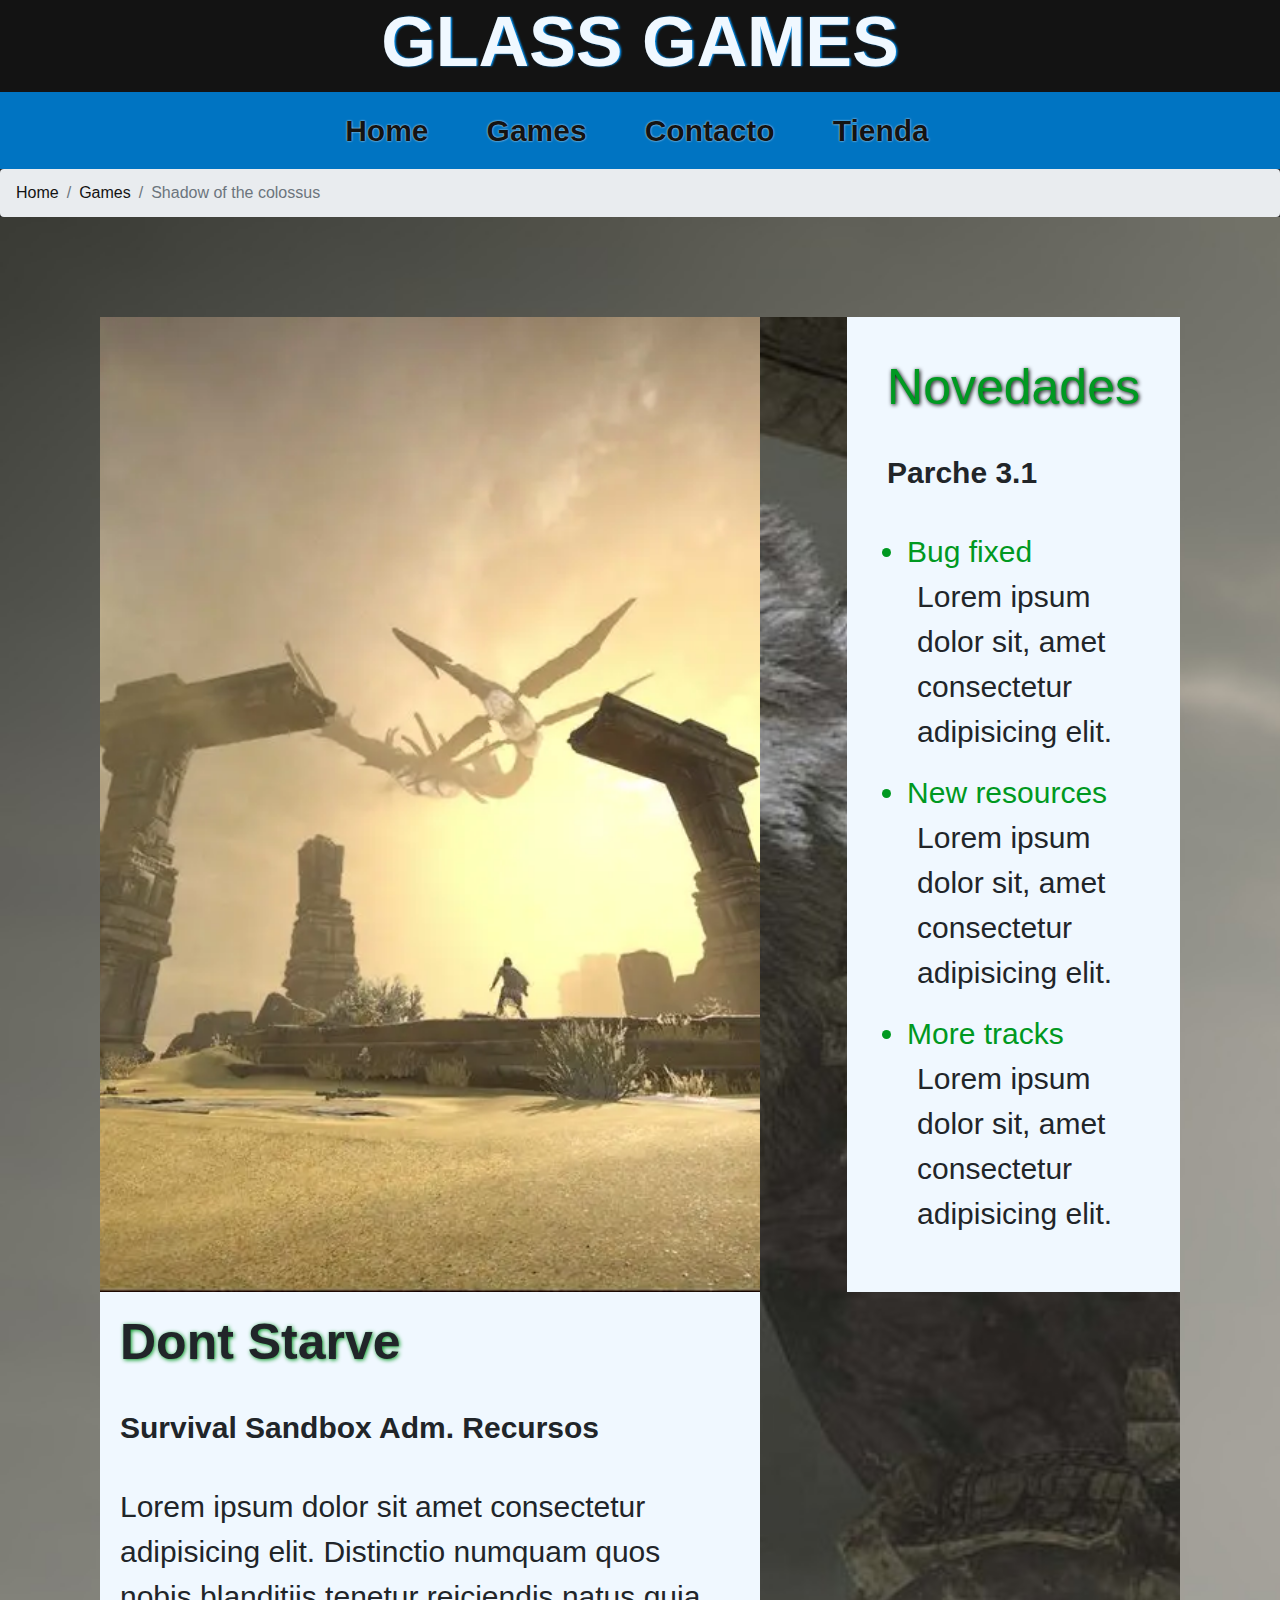
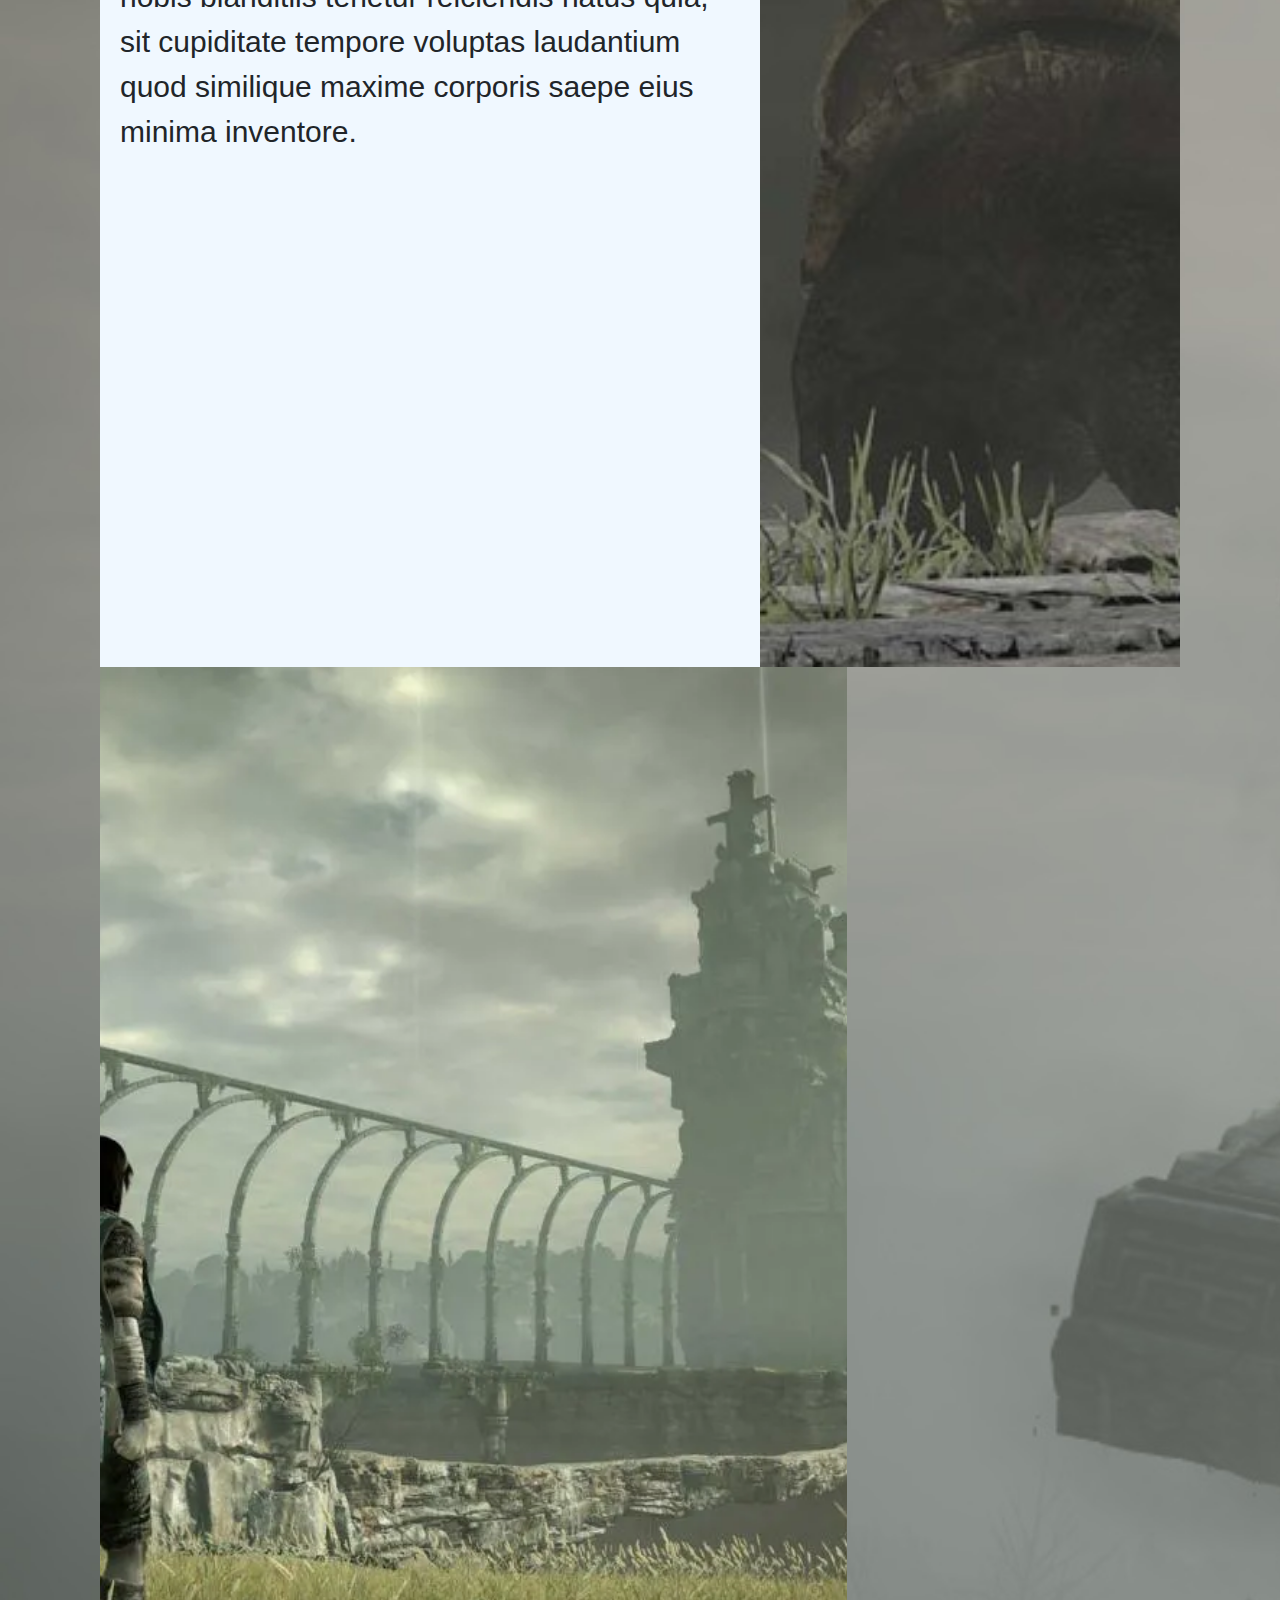
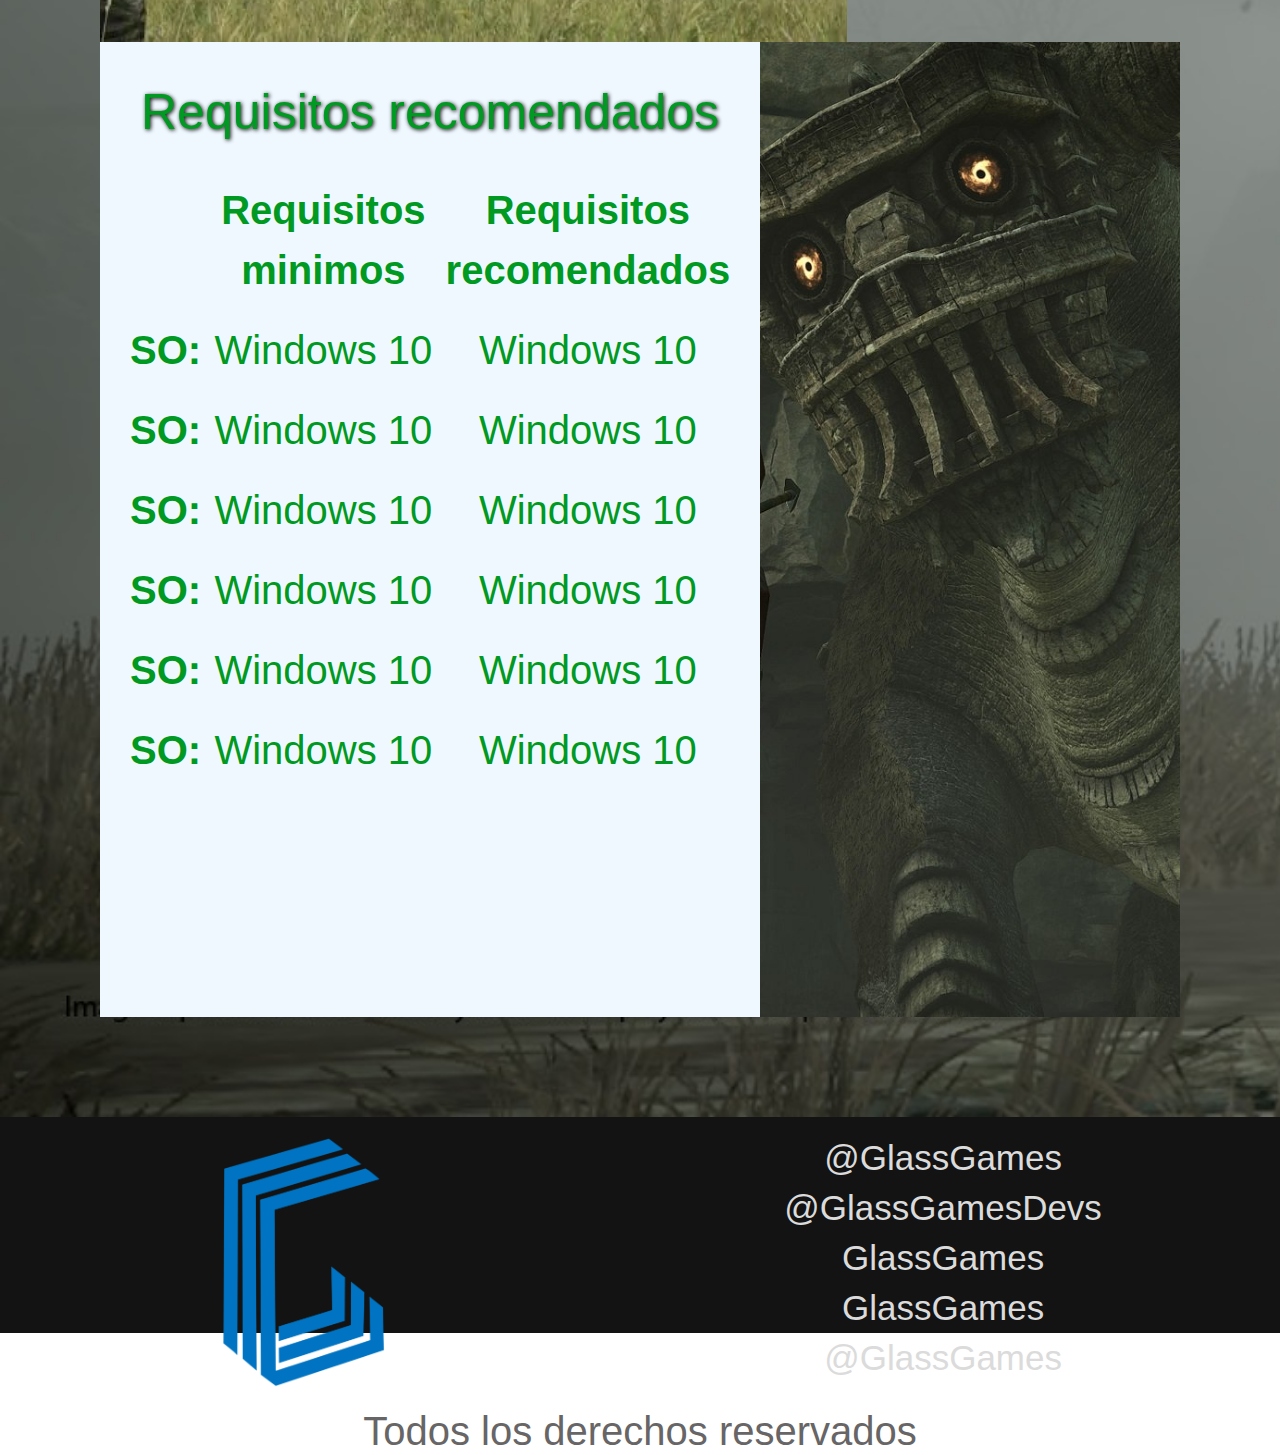
==== pages/colossus.html @ f6722033 "primer commit" ====
<!DOCTYPE html>
<html lang="en">
<head>
    <meta charset="UTF-8">
    <meta http-equiv="X-UA-Compatible" content="IE=edge">
    <meta name="viewport" content="width=device-width, initial-scale=1.0">
    <link rel="stylesheet" href="https://cdnjs.cloudflare.com/ajax/libs/font-awesome/6.1.2/css/all.min.css" 
    integrity="sha512-1sCRPdkRXhBV2PBLUdRb4tMg1w2YPf37qatUFeS7zlBy7jJI8Lf4VHwWfZZfpXtYSLy85pkm9GaYVYMfw5BC1A==" 
    crossorigin="anonymous" referrerpolicy="no-referrer" />
    <link rel="preconnect" href="https://fonts.googleapis.com">
    <link rel="preconnect" href="https://fonts.gstatic.com" crossorigin>
    <link href="https://fonts.googleapis.com/css2?family=Cinzel:wght@900&display=swap" rel="stylesheet">
    <link rel="stylesheet" href="https://cdn.jsdelivr.net/npm/bootstrap@4.0.0/dist/css/bootstrap.min.css" 
    integrity="sha384-Gn5384xqQ1aoWXA+058RXPxPg6fy4IWvTNh0E263XmFcJlSAwiGgFAW/dAiS6JXm" crossorigin="anonymous">
    <link rel="stylesheet" href="../css/styles.css">
    <meta name="description" content="Todo el contenido de nuestra desarrolladora de videojuegos">
    <meta name="keywords" content="HOME, LANZAMIENTO, GLASS, GAMES">
    <title>Shadow of the colossus</title>
</head>
<body>
    <header class="header">
        <img class="broken-logo" src="./multimedia/glass1.png" alt="">
        <h1 class="titulo-glass-game">Glass Games</h1>
    </header>
    <nav>
        <ul class="navegador">
            <li><a class="nav" href="#">Home</a></li>          
            <li><a class="nav" href="../pages/games.html">Games</a></li>
            <li><a class="nav" href="../pages/contacto.html">Contacto</a></li>
            <li><a class="nav"href="../pages/tienda.html">Tienda</a></li>
        </ul>
    </nav>
    <footer aria-label="breadcrumb">
        <ol class="breadcrumb">
            <li class="breadcrumb-item"><a href="../index.html">Home</a></li>
            <li class="breadcrumb-item"><a href="../pages/games.html">Games</a></li>
            <li class="breadcrumb-item active" aria-current="page">Shadow of the colossus</li>
        </ol>
    </footer>
    <main class="colossus-page">
        <div class="colossus-grid">
            <div class="colossus-boss"></div>
            <div class="colossus-gif"></div>
            <div class="colossus-img"></div>
            <div class="colossus-img2"></div>
            <div class="colossus-texto">
                <h3 class="colossus-titulo">Dont Starve</h3>
                <h4 class="colossus-genre">Survival Sandbox Adm. Recursos</h4>
                <p>
                    Lorem ipsum dolor sit amet consectetur adipisicing elit. 
                    Distinctio numquam quos nobis blanditiis tenetur reiciendis natus quia,
                    sit cupiditate tempore voluptas laudantium quod similique maxime corporis saepe eius minima inventore.
                </p>
            </div>
            <div class="colossus-img3"></div>
            <div class="requerimientos">
                <h3 class="titulo-requerimientos">Requisitos recomendados</h3>
                <table class="tabla">
                    <thead>
                        <th></th> <th>Requisitos minimos</th> <th>Requisitos recomendados</th>
                    </thead>
                    <tr><th>SO:</th> <td>Windows 10</td> <td>Windows 10</td></tr>
                    <tr><th>SO:</th> <td>Windows 10</td> <td>Windows 10</td></tr>
                    <tr><th>SO:</th> <td>Windows 10</td> <td>Windows 10</td></tr>
                    <tr><th>SO:</th> <td>Windows 10</td> <td>Windows 10</td></tr>
                    <tr><th>SO:</th> <td>Windows 10</td> <td>Windows 10</td></tr>
                    <tr><th>SO:</th> <td>Windows 10</td> <td>Windows 10</td></tr>
                </table>
            </div>
            <div class="novedades">
                <h3 class="titulo-novedades">Novedades</h3>
                <h4 class="colossus-parche">Parche 3.1</h4>
                <ul>
                    <li>Bug fixed</li>
                    <p>Lorem ipsum dolor sit, amet consectetur adipisicing elit.</p>
                    <li>New resources</li>
                    <p>Lorem ipsum dolor sit, amet consectetur adipisicing elit.</p>
                    <li>More tracks</li>
                    <p>Lorem ipsum dolor sit, amet consectetur adipisicing elit.</p>
                </ul>
            </div>
        </div>
    </main>
    <footer class="footer">
        <div class="foot">
            <div><img class="logo-footer" src="../multimedia/glassgame-logo.png" alt=""></div>
            <div class="redes">
            <div class="redes-iconos">
                <i class="fa-brands fa-instagram"></i>
                <i class="fa-brands fa-twitter"></i>
                <i class="fa-brands fa-youtube"></i>
                <i class="fa-brands fa-steam"></i>
                <i class="fa-brands fa-twitch"></i>
            </div>
            <div class="redes-titulo">
                <h4>@GlassGames</h4>
                <h4>@GlassGamesDevs</h4>
                <h4>GlassGames</h4>
                <h4>GlassGames</h4>
                <h4>@GlassGames</h4>
            </div>
            </div>
        </div>
        <h2 class="copyright">Todos los derechos reservados</h2>
    </footer>
    <script src="https://code.jquery.com/jquery-3.2.1.slim.min.js" integrity="sha384-KJ3o2DKtIkvYIK3UENzmM7KCkRr/rE9/Qpg6aAZGJwFDMVNA/GpGFF93hXpG5KkN" crossorigin="anonymous"></script>
    <script src="https://cdn.jsdelivr.net/npm/popper.js@1.12.9/dist/umd/popper.min.js" integrity="sha384-ApNbgh9B+Y1QKtv3Rn7W3mgPxhU9K/ScQsAP7hUibX39j7fakFPskvXusvfa0b4Q" crossorigin="anonymous"></script>
    <script src="https://cdn.jsdelivr.net/npm/bootstrap@4.0.0/dist/js/bootstrap.min.js" integrity="sha384-JZR6Spejh4U02d8jOt6vLEHfe/JQGiRRSQQxSfFWpi1MquVdAyjUar5+76PVCmYl" crossorigin="anonymous"></script>
</body>
</html>
---- css/styles.css ----
* {
  margin: 0;
  padding: 0;
  box-sizing: border-box;
}

.header {
  background-color: #131313;
  background-size: cover;
  width: 100%;
  display: flex;
  align-content: center;
  justify-content: center;
}
.header .logo {
  height: 130px;
  align-self: center;
  justify-self: left;
  padding: 10px;
}
.header .titulo-glass-game {
  color: aliceblue;
  font-family: "Kanit", sans-serif;
  text-transform: uppercase;
  font-size: 70px;
  font-weight: 800;
  text-shadow: 1.5px 0px 2px #0093F5;
  align-self: center;
  justify-self: center;
  text-align: center;
}

.navegador {
  background-color: #0074C2;
  display: flex;
  justify-content: center;
  text-align: center;
  list-style: none;
  margin: 0px;
}
.navegador :hover {
  background-color: #252525;
  color: aliceblue;
  text-decoration: none;
}

.nav {
  font-size: 30px;
  padding: 10px;
  color: #131313;
  font-family: "Kanit", sans-serif;
  font-weight: bold;
  text-shadow: 0px 0px 2px aliceblue;
  text-decoration: none;
  display: inline-flex;
  margin-left: 10px;
  margin-right: 10px;
}

.breadcrumb {
  margin: 0px;
}

.footer {
  background-color: #131313;
  width: 100%;
  height: 24vh;
}
.footer .foot {
  display: flex;
  align-items: center;
  justify-content: space-around;
  align-content: center;
  padding: 20px 0px 20px;
}
.footer .foot .logo-footer {
  height: 250px;
}
.footer .foot .redes {
  color: #dbdbdb;
  font-size: 50px;
  display: flex;
  align-items: stretch;
  justify-content: center;
  flex-direction: row;
}
.footer .foot .redes .fa-brands {
  display: flex;
  flex-direction: column;
  align-items: center;
}
.footer .foot .redes .redes-titulo {
  color: #dbdbdb;
  font-size: 50px;
  display: flex;
  flex-direction: column;
  align-items: stretch;
  justify-content: center;
}
.footer .foot .redes .redes-titulo h4 {
  font-size: 35px;
}
.footer .copyright {
  text-align: center;
  color: #676565;
  font-size: 40px;
  font-family: "Kanit", sans-serif;
  margin: 0px;
}

.main {
  width: 100%;
}
.main .lanzamiento {
  background-image: url(../multimedia/zelda-portada.avif);
  background-size: cover;
  background-position: center;
  display: grid;
  grid-template-columns: 1fr 1fr;
  grid-template-rows: 1fr 1fr;
  height: calc(100vh - 430px);
  grid-gap: 40px;
  padding: 20px;
}
.main .lanzamiento .trailer-boton {
  grid-column: 1/2;
  grid-row: 1/2;
  background-color: transparent;
  border: transparent;
  height: 50px;
  width: 50px;
  justify-self: flex-start;
  align-self: flex-start;
}
.main .lanzamiento .trailer-boton .zelda-gif {
  display: none;
}
.main .lanzamiento .trailer-boton .fa-youtube {
  font-size: 200px;
  color: red;
  cursor: pointer;
}
.main .lanzamiento .trailer-boton:focus {
  background-color: rgba(0, 0, 0, 0);
  border: transparent;
}
.main .lanzamiento .trailer-boton:focus .zelda-gif {
  width: 900px;
  height: 600px;
  justify-self: left;
  grid-column: 3/4;
  grid-row: 1/2;
  display: block;
}
.main .lanzamiento .trailer-boton:focus .fa-youtube {
  font-size: 60px;
  color: transparent;
  display: none;
  text-align: center;
  justify-self: center;
}
.main .lanzamiento .critics {
  font-family: Verdana, Geneva, Tahoma, sans-serif;
  font-size: 30px;
  color: aliceblue;
  justify-self: left;
  align-self: flex-end;
  grid-column: 1/3;
  grid-row: 2/3;
}
.main .mainjuegos {
  background-color: #252525;
  width: 100%;
}
.main .mainjuegos .multimediajuegos {
  grid-row: 2/3;
  display: grid;
  grid-template-columns: 2fr 1fr 1fr 1fr 2fr;
  grid-template-rows: 500px 500px 600px;
  padding: 100px;
}
.main .mainjuegos .multimediajuegos .dontstarve {
  background-image: url(../multimedia/Dst.jpg);
  background-size: cover;
  background-position: center;
  grid-column: 2/3;
  grid-row: 1/2;
}
.main .mainjuegos .multimediajuegos .metalgear {
  grid-column: 3/4;
  grid-row: 1/2;
  background-image: url(../multimedia/mgs1.jpg);
  background-size: 370px;
  background-position: center;
}
.main .mainjuegos .multimediajuegos .zelda {
  grid-column: 4/5;
  grid-row: 1/2;
  background-image: url(../multimedia/zbotw.jpg);
  background-size: cover;
}
.main .mainjuegos .multimediajuegos .colossus {
  grid-column: 2/3;
  grid-row: 2/3;
  background-image: url(../multimedia/sotc.webp);
  background-size: cover;
  background-position: center;
}
.main .mainjuegos .multimediajuegos .dd {
  grid-column: 3/4;
  grid-row: 2/3;
  background-image: url(../multimedia/dd.webp);
  background-size: cover;
  background-position: center;
}
.main .mainjuegos .multimediajuegos .skyrim {
  grid-column: 2/3;
  grid-row: 3/4;
  background-image: url(../multimedia/skyrim2.webp);
  background-size: cover;
  background-position: center;
}
.main .mainjuegos .multimediajuegos .contenedor-juegos {
  background-image: url(../multimedia/glass1mod.png);
  background-size: 900px;
  background-position: 580px;
  height: 500px;
  grid-column: 4/5;
  grid-row: 3/4;
}
.main .mainjuegos .multimediajuegos .contenedor-juegos .logo-juegos {
  height: 300px;
  justify-self: center;
  align-self: center;
  translate: 60px 130px;
}
.main .mainjuegos .dontstarve:hover {
  background-image: url(../multimedia/dstgif.gif);
  background-size: cover;
  background-position: center;
}
.main .mainjuegos .skyrim:hover {
  background-image: url(../multimedia/skyrim.gif);
  background-size: cover;
  background-position: center;
}
.main .mainjuegos .zelda:hover {
  background-image: url(../multimedia/zelda.gif);
  background-size: cover;
  background-position: center;
}
.main .mainjuegos .dd:hover {
  background-image: url(../multimedia/dd.gif);
  background-size: cover;
  background-position: center;
}
.main .mainjuegos .colossus:hover {
  background-image: url(../multimedia/colossus.gif);
  background-size: cover;
  background-position: center;
}
.main .mainjuegos .metalgear:hover {
  background-image: url(../multimedia/mg3.gif);
  background-size: cover;
  background-position: center;
}
.main #nosotros {
  background-color: #252525;
  width: 100%;
  height: auto;
  padding-bottom: 100px;
  display: grid;
  grid-template-columns: 1fr;
  grid-template-rows: 10% 80% 10%;
}
.main #nosotros h3 {
  text-align: center;
  font-size: 50px;
  color: #0074C2;
  font-family: "Kanit", sans-serif;
  font-weight: 800;
  text-shadow: 3px 0px 3px #0074C2;
}
.main #nosotros p {
  grid-row: 3/4;
  text-align: center;
  font-size: 30px;
  color: #0074C2;
  font-family: "Kanit", sans-serif;
  text-shadow: 1.5px 0px 2px aliceblue;
}
.main #nosotros .historia {
  background-image: linear-gradient(rgba(255, 255, 255, 0) 50%, #252525 95%), url(../multimedia/team.jpg);
  background-size: cover;
  height: 800px;
  width: 100%;
}

.dst-page {
  background-image: url(../multimedia/dst-fondo.webp);
  background-size: cover;
  width: 100%;
  height: 100%;
  display: grid;
}
.dst-page .dst-grid {
  display: grid;
  grid-template-columns: repeat(3, 1fr);
  grid-template-rows: 1fr 1fr 1fr 1fr;
  padding: 100px;
}
.dst-page .dst-grid .dst-boss {
  background-image: url(../multimedia/dst-boss.png);
  background-size: cover;
  background-position: center;
  grid-row: 1/3;
  grid-column: 2/4;
}
.dst-page .dst-grid .dst-gif {
  background-image: url(../multimedia/dstgif.gif);
  background-size: 750px 880px;
  background-position: center;
  grid-row: 2/4;
  grid-column: 3/4;
}
.dst-page .dst-grid .dst-img {
  background-image: url(../multimedia/dst2.jpg);
  background-size: cover;
  background-position: center;
  grid-row: 1/2;
  grid-column: 1/2;
}
.dst-page .dst-grid .dst-img2 {
  background-image: url(../multimedia/dsthell.webp);
  background-size: cover;
  background-position: center;
  grid-row: 3/4;
  grid-column: 1/3;
}
.dst-page .dst-grid .dst-texto {
  background-color: aliceblue;
  background-size: cover;
  grid-row: 2/3;
  grid-column: 1/2;
  font-family: "Kanit", sans-serif;
  font-size: 30px;
  padding: 20px;
}
.dst-page .dst-grid .dst-texto .dst-titulo {
  font-size: 50px;
  font-weight: 600;
  text-shadow: 1px 1px 4px #0093F5;
}
.dst-page .dst-grid .dst-texto .dst-genre {
  font-family: "Kanit", sans-serif;
  font-weight: 600;
  font-size: 30px;
  padding: 30px 0px 30px 0px;
}
.dst-page .dst-grid .dst-img3 {
  background-image: url(../multimedia/dst4.webp);
  background-size: cover;
  background-position: center;
  grid-row: 4/5;
  grid-column: 2/4;
}
.dst-page .novedades {
  grid-row: 1/2;
  grid-column: 3/4;
  background-color: aliceblue;
  font-family: "Kanit", sans-serif;
  font-size: 30px;
  padding: 40px;
}
.dst-page .novedades .titulo-novedades {
  color: #235475;
  font-size: 50px;
  text-shadow: 1px 1px 4px #0093F5;
}
.dst-page .novedades .dst-parche {
  font-family: "Kanit", sans-serif;
  font-weight: 600;
  font-size: 30px;
  padding: 30px 0px 30px 0px;
}
.dst-page .novedades ul {
  padding: 0px 0px 0px 20px;
}
.dst-page .novedades ul li {
  color: #0074C2;
}
.dst-page .novedades ul p {
  padding: 0px 0px 0px 10px;
}
.dst-page .requerimientos {
  grid-column: 1/2;
  grid-row: 4/5;
  background-color: aliceblue;
  width: 100%;
  display: flex;
  flex-direction: column;
  align-content: center;
  align-items: center;
  padding: 20px;
}
.dst-page .requerimientos .titulo-requerimientos {
  color: #235475;
  font-size: 50px;
  padding: 20px;
  text-shadow: 1px 1px 4px #0093F5;
}
.dst-page .requerimientos table {
  text-align: center;
}
.dst-page .requerimientos table th {
  background-color: aliceblue;
  color: #0074C2;
  font-family: "Kanit", sans-serif;
  font-weight: 600;
  font-size: 40px;
  padding: 10px;
}
.dst-page .requerimientos table td {
  background-color: aliceblue;
  color: #235475;
  font-family: "Kanit", sans-serif;
  font-size: 40px;
}

.colossus-page {
  background-image: url(../multimedia/Colossusback.jpg);
  background-size: cover;
  width: 100%;
  height: 100%;
  display: grid;
}
.colossus-page .colossus-grid {
  display: grid;
  grid-template-columns: repeat(3, 1fr);
  grid-template-rows: 1fr 1fr 1fr 1fr;
  padding: 100px;
}
.colossus-page .colossus-grid .colossus-boss {
  background-image: url(../multimedia/colossus1.jpg);
  background-size: cover;
  background-position: center;
  grid-row: 1/3;
  grid-column: 2/4;
}
.colossus-page .colossus-grid .colossus-gif {
  background-image: url(../multimedia/Colossus.gif);
  background-size: 750px 880px;
  background-position: center;
  grid-row: 2/4;
  grid-column: 3/4;
}
.colossus-page .colossus-grid .colossus-img {
  background-image: url(../multimedia/colossus3.webp);
  background-size: cover;
  background-position: center;
  grid-row: 1/2;
  grid-column: 1/2;
}
.colossus-page .colossus-grid .colossus-img2 {
  background-image: url(../multimedia/colossus\ 2.webp);
  background-size: cover;
  background-position: center;
  grid-row: 3/4;
  grid-column: 1/3;
}
.colossus-page .colossus-grid .colossus-texto {
  background-color: aliceblue;
  background-size: cover;
  grid-row: 2/3;
  grid-column: 1/2;
  font-family: "Kanit", sans-serif;
  font-size: 30px;
  padding: 20px;
}
.colossus-page .colossus-grid .colossus-texto .colossus-titulo {
  font-size: 50px;
  font-weight: 600;
  text-shadow: 1px 1px 4px #009921;
}
.colossus-page .colossus-grid .colossus-texto .colossus-genre {
  font-family: "Kanit", sans-serif;
  font-weight: 600;
  font-size: 30px;
  padding: 30px 0px 30px 0px;
}
.colossus-page .colossus-grid .colossus-img3 {
  background-image: url(../multimedia/colossus4.jpg);
  background-size: cover;
  background-position: center;
  grid-row: 4/5;
  grid-column: 2/4;
}
.colossus-page .novedades {
  grid-row: 1/2;
  grid-column: 3/4;
  background-color: aliceblue;
  font-family: "Kanit", sans-serif;
  font-size: 30px;
  padding: 40px;
}
.colossus-page .novedades .titulo-novedades {
  color: #009921;
  font-size: 50px;
  text-shadow: 1px 1px 4px #000000;
}
.colossus-page .novedades .colossus-parche {
  font-family: "Kanit", sans-serif;
  font-weight: 600;
  font-size: 30px;
  padding: 30px 0px 30px 0px;
}
.colossus-page .novedades ul {
  padding: 0px 0px 0px 20px;
}
.colossus-page .novedades ul li {
  color: #009921;
}
.colossus-page .novedades ul p {
  padding: 0px 0px 0px 10px;
}
.colossus-page .requerimientos {
  grid-column: 1/2;
  grid-row: 4/5;
  background-color: aliceblue;
  width: 100%;
  display: flex;
  flex-direction: column;
  align-content: center;
  align-items: center;
  padding: 20px;
}
.colossus-page .requerimientos .titulo-requerimientos {
  color: #009921;
  font-size: 50px;
  padding: 20px;
  text-shadow: 1px 1px 4px #000000;
}
.colossus-page .requerimientos table {
  text-align: center;
}
.colossus-page .requerimientos table th {
  background-color: aliceblue;
  color: #009921;
  font-family: "Kanit", sans-serif;
  font-weight: 600;
  font-size: 40px;
  padding: 10px;
}
.colossus-page .requerimientos table td {
  background-color: aliceblue;
  color: #009921;
  font-family: "Kanit", sans-serif;
  font-size: 40px;
}

.zelda-page {
  background-image: url(../multimedia/zelda1.webp);
  background-size: contain;
  background-position: top;
  width: 100%;
  height: 100%;
  display: grid;
}
.zelda-page .zelda-grid {
  display: grid;
  grid-template-columns: repeat(3, 1fr);
  grid-template-rows: 1fr 1fr 1fr 1fr;
  padding: 100px;
}
.zelda-page .zelda-grid .zelda-boss {
  background-image: url(../multimedia/zelda.gif);
  background-size: cover;
  background-position: center;
  grid-row: 1/2;
  grid-column: 1/2;
}
.zelda-page .zelda-grid .zelda-gif {
  background-image: url(../multimedia/zelda5.jpg);
  background-size: cover;
  background-position: 1450px;
  grid-row: 2/4;
  grid-column: 3/4;
}
.zelda-page .zelda-grid .zelda-img {
  background-image: url(../multimedia/zelda2.webp);
  background-size: cover;
  background-position: center;
  grid-row: 2/3;
  grid-column: 2/3;
}
.zelda-page .zelda-grid .zelda-img2 {
  background-image: url(../multimedia/zelda3.jpg);
  background-size: cover;
  background-position: center;
  grid-row: 3/4;
  grid-column: 1/3;
}
.zelda-page .zelda-grid .zelda-texto {
  background-color: rgba(231, 231, 231, 0.4549019608);
  background-size: cover;
  grid-row: 2/3;
  grid-column: 1/2;
  font-family: "Kanit", sans-serif;
  font-size: 30px;
  padding: 20px;
}
.zelda-page .zelda-grid .zelda-texto .zelda-titulo {
  font-size: 50px;
  font-weight: 600;
  text-shadow: 1px 1px 4px #0093F5;
}
.zelda-page .zelda-grid .zelda-texto .zelda-genre {
  font-family: "Kanit", sans-serif;
  font-weight: 600;
  font-size: 30px;
  padding: 30px 0px 30px 0px;
}
.zelda-page .zelda-grid .zelda-img3 {
  background-image: url(../multimedia/zelda4.webp);
  background-size: cover;
  background-position: center;
  grid-row: 4/5;
  grid-column: 2/4;
}
.zelda-page .novedades {
  grid-row: 1/2;
  grid-column: 3/4;
  background-color: rgba(231, 231, 231, 0.4549019608);
  font-family: "Kanit", sans-serif;
  font-size: 30px;
  padding: 40px;
}
.zelda-page .novedades .titulo-novedades {
  color: #0093F5;
  font-size: 50px;
  text-shadow: 1px 1px 4px #000000;
}
.zelda-page .novedades .zelda-parche {
  font-family: "Kanit", sans-serif;
  font-weight: 600;
  font-size: 30px;
  padding: 30px 0px 30px 0px;
}
.zelda-page .novedades ul {
  padding: 0px 0px 0px 20px;
}
.zelda-page .novedades ul li {
  color: #0093F5;
}
.zelda-page .novedades ul p {
  padding: 0px 0px 0px 10px;
}
.zelda-page .requerimientos {
  grid-column: 1/2;
  grid-row: 4/5;
  background-color: rgba(231, 231, 231, 0.4549019608);
  width: 100%;
  display: flex;
  flex-direction: column;
  align-content: center;
  align-items: center;
  padding: 20px;
}
.zelda-page .requerimientos .titulo-requerimientos {
  color: #0093F5;
  font-size: 50px;
  padding: 20px;
  text-shadow: 1px 1px 4px #000000;
}
.zelda-page .requerimientos table {
  text-align: center;
}
.zelda-page .requerimientos table th {
  background-color: rgba(231, 231, 231, 0);
  color: #0093F5;
  font-family: "Kanit", sans-serif;
  font-weight: 600;
  font-size: 40px;
  padding: 10px;
}
.zelda-page .requerimientos table td {
  background-color: rgba(231, 231, 231, 0);
  color: #0093F5;
  font-family: "Kanit", sans-serif;
  font-size: 40px;
}

.metalgear-page {
  background-image: url(../multimedia/mg3back.png);
  background-size: cover;
  width: 100%;
  height: 100%;
  display: grid;
}
.metalgear-page .metalgear-grid {
  display: grid;
  grid-template-columns: repeat(3, 1fr);
  grid-template-rows: 1fr 1fr 1fr 1fr;
  padding: 100px;
}
.metalgear-page .metalgear-grid .metalgear-boss {
  background-image: url(../multimedia/mg31.jpg);
  background-size: cover;
  background-position: center;
  grid-row: 4/5;
  grid-column: 3/4;
}
.metalgear-page .metalgear-grid .metalgear-gif {
  background-image: url(../multimedia/mg35.jpg);
  background-size: cover;
  grid-row: 2/4;
  grid-column: 3/4;
}
.metalgear-page .metalgear-grid .metalgear-img {
  background-image: url(../multimedia/mg3.gif);
  background-size: cover;
  background-position: center;
  grid-row: 2/3;
  grid-column: 2/3;
}
.metalgear-page .metalgear-grid .metalgear-img2 {
  background-image: url(../multimedia/mg33.jpg);
  background-size: cover;
  background-position: center;
  grid-row: 3/4;
  grid-column: 1/2;
}
.metalgear-page .metalgear-grid .item5 {
  background-image: url(../multimedia/mg32.jpg);
  background-size: cover;
  background-position: center;
  grid-row: 1/2;
  grid-column: 1/3;
}
.metalgear-page .metalgear-grid .metalgear-texto {
  background-color: rgba(231, 231, 231, 0.4549019608);
  background-size: cover;
  grid-row: 2/3;
  grid-column: 1/2;
  font-family: "Kanit", sans-serif;
  font-size: 30px;
  padding: 20px;
}
.metalgear-page .metalgear-grid .metalgear-texto .metalgear-titulo {
  font-size: 50px;
  font-weight: 600;
  text-shadow: 1px 1px 4px #0093F5;
}
.metalgear-page .metalgear-grid .metalgear-texto .metalgear-genre {
  font-family: "Kanit", sans-serif;
  font-weight: 600;
  font-size: 30px;
  padding: 30px 0px 30px 0px;
}
.metalgear-page .metalgear-grid .metalgear-img3 {
  background-image: url(../multimedia/mg36.jpg);
  background-size: cover;
  background-position: center;
  grid-row: 3/5;
  grid-column: 2/3;
}
.metalgear-page .novedades {
  grid-row: 1/2;
  grid-column: 3/4;
  background-color: rgba(231, 231, 231, 0.4549019608);
  font-family: "Kanit", sans-serif;
  font-size: 30px;
  padding: 40px;
}
.metalgear-page .novedades .titulo-novedades {
  color: #0093F5;
  font-size: 50px;
  text-shadow: 1px 1px 4px #000000;
}
.metalgear-page .novedades .metalgear-parche {
  font-family: "Kanit", sans-serif;
  font-weight: 600;
  font-size: 30px;
  padding: 30px 0px 30px 0px;
}
.metalgear-page .novedades ul {
  padding: 0px 0px 0px 20px;
}
.metalgear-page .novedades ul li {
  color: #0093F5;
}
.metalgear-page .novedades ul p {
  padding: 0px 0px 0px 10px;
}
.metalgear-page .requerimientos {
  grid-column: 1/2;
  grid-row: 4/5;
  background-color: rgba(231, 231, 231, 0.4549019608);
  width: 100%;
  display: flex;
  flex-direction: column;
  align-content: center;
  align-items: center;
  padding: 20px;
}
.metalgear-page .requerimientos .titulo-requerimientos {
  color: #0093F5;
  font-size: 50px;
  padding: 20px;
  text-shadow: 1px 1px 4px #000000;
}
.metalgear-page .requerimientos table {
  text-align: center;
}
.metalgear-page .requerimientos table th {
  background-color: rgba(231, 231, 231, 0);
  color: #0093F5;
  font-family: "Kanit", sans-serif;
  font-weight: 600;
  font-size: 40px;
  padding: 10px;
}
.metalgear-page .requerimientos table td {
  background-color: rgba(231, 231, 231, 0);
  color: #0093F5;
  font-family: "Kanit", sans-serif;
  font-size: 40px;
}

.juegos {
  background-color: #131313;
  height: 80vh;
  width: 100%;
}
.juegos .contenedor-titulo {
  text-align: center;
  padding: 30px;
}
.juegos .contenedor-titulo .titulo-games {
  font-size: 70px;
  justify-self: center;
  align-self: center;
  color: #ffffff;
  font-family: "Kanit", sans-serif;
  font-weight: 800;
  text-shadow: 2px 0px 3px #0093F5;
}
.juegos .contenedor-juegos {
  background-image: linear-gradient(to right, #131313 7%, #0074C2 20%);
}
.juegos .contenedor-juegos .portadas {
  display: flex;
  justify-content: space-around;
  padding: 50px;
  align-content: stretch;
  align-items: center;
}
.juegos .contenedor-juegos .portadas a {
  transform: skew(-6deg);
}
.juegos .contenedor-juegos .portadas .link-dst {
  background-image: url(../multimedia/Dst.jpg);
  background-size: cover;
  background-position: center;
  height: 700px;
  width: 600px;
  border-radius: solid 5px;
  border-radius: 10px;
}
.juegos .contenedor-juegos .portadas .link-zelda {
  background-image: url(../multimedia/zbotw.jpg);
  background-size: cover;
  background-position: center;
  height: 700px;
  width: 600px;
  border-radius: solid 5px;
  border-radius: 10px;
}
.juegos .contenedor-juegos .portadas .link-colossus {
  background-image: url(../multimedia/sotc.webp);
  background-size: cover;
  background-position: center;
  height: 700px;
  width: 600px;
  border-radius: solid 5px;
  border-radius: 10px;
}
.juegos .contenedor-juegos .portadas .link-mgs {
  background-image: url(../multimedia/mgs1.jpg);
  background-size: cover;
  background-position: center;
  height: 700px;
  width: 600px;
  border-radius: solid 5px;
  border-radius: 10px;
}

.contacto {
  height: calc(100vh - 181px);
  width: 100%;
  background-image: url(../multimedia/patron2inv.png);
  background-size: cover;
  background-position: bottom;
}
.contacto .titulo-contactanos {
  font-size: 50px;
  font-family: "Kanit", sans-serif;
  font-weight: bolder;
  text-shadow: 1px 0px 3px #0093F5;
  text-align: center;
  padding: 20px;
}
.contacto .redes-formulario {
  width: 68%;
  display: flex;
  place-content: center space-between;
  justify-content: space-between;
  align-items: center;
  align-content: center;
  flex-direction: row;
  position: absolute;
}
.contacto .formulario {
  margin: 30px;
}
.contacto .formulario .datos {
  font-size: 30px;
  display: flex;
  flex-direction: column;
  align-items: center;
  text-align: center;
}
.contacto .formulario .datos .titulo-datos {
  font-size: 40px;
  justify-self: left;
  font-family: "Kanit", sans-serif;
}
.contacto .formulario .datos .label-datos {
  font-size: 50px;
  text-align: center;
}
.contacto .formulario .datos .input-datos {
  font-size: 50px;
  text-align: center;
  height: 100px;
  width: 1000px;
  border: solid 5px #131313;
  border-radius: 5px;
}
.contacto .formulario .comentarios {
  padding: 20px;
  display: flex;
  flex-direction: column;
  align-items: center;
}
.contacto .formulario .comentarios .textarea {
  font-size: 50px;
  text-align: center;
  height: 400px;
  width: 1000px;
  border: solid 5px #131313;
  border-radius: 5px;
}
.contacto .formulario .botones {
  padding: 10px;
  display: flex;
  flex-direction: row;
  align-items: center;
  justify-content: space-evenly;
  font-size: 40px;
}
.contacto .formulario .botones .enviar {
  padding: 10px;
  border-radius: 10px;
}
.contacto .formulario .botones .restablecer {
  padding: 10px;
  border-radius: 10px;
}
.contacto .formulario .input {
  font-size: 35px;
  padding: 5px;
}
.contacto .formulario .label {
  height: 900px;
}
.contacto .contacto-zelda {
  position: absolute;
  height: 1000px;
  margin-left: 60%;
  filter: opacity(0.3);
}
.contacto .redes {
  display: flex;
  align-items: flex-start;
  flex-direction: column;
}
.contacto .redes .insta {
  background-color: #252525;
  color: #0093F5;
  height: 150px;
  width: 150px;
  font-size: 100px;
  text-align: center;
}
.contacto .redes .insta .titulo-insta {
  display: none;
}
.contacto .redes .insta:hover {
  background-color: #252525;
  color: #0093F5;
  height: 150px;
  width: 50vh;
  font-size: 100px;
  text-align: right;
  padding-right: 20px;
  border-top-right-radius: 7px;
  border-bottom-right-radius: 7px;
  display: flex;
  justify-content: space-between;
  align-items: center;
}
.contacto .redes .insta:hover .titulo-insta {
  padding: 20px;
  display: flex;
  color: #e7e7e7;
  font-size: 80px;
  text-shadow: 1px 0px 3px #0093F5;
}
.contacto .redes .twitter {
  background-color: #252525;
  color: #0093F5;
  height: 150px;
  width: 150px;
  font-size: 100px;
  text-align: center;
}
.contacto .redes .twitter .titulo-twitter {
  display: none;
}
.contacto .redes .twitter:hover {
  background-color: #252525;
  color: #0093F5;
  height: 150px;
  width: 55vh;
  font-size: 100px;
  text-align: right;
  padding-right: 20px;
  border-top-right-radius: 7px;
  border-bottom-right-radius: 7px;
  display: flex;
  justify-content: space-between;
  align-items: center;
}
.contacto .redes .twitter:hover .titulo-twitter {
  padding: 20px;
  display: flex;
  color: #e7e7e7;
  font-size: 65px;
  text-shadow: 1px 0px 3px #0093F5;
}
.contacto .redes .youtube {
  background-color: #252525;
  color: #0093F5;
  height: 150px;
  width: 150px;
  font-size: 100px;
  text-align: center;
}
.contacto .redes .youtube .titulo-youtube {
  display: none;
}
.contacto .redes .youtube:hover {
  background-color: #252525;
  color: #0093F5;
  height: 150px;
  width: 50vh;
  font-size: 100px;
  text-align: right;
  padding-right: 20px;
  border-top-right-radius: 7px;
  border-bottom-right-radius: 7px;
  display: flex;
  justify-content: space-between;
  align-items: center;
}
.contacto .redes .youtube:hover .titulo-youtube {
  padding: 20px;
  display: flex;
  color: #e7e7e7;
  font-size: 80px;
  text-shadow: 1px 0px 3px #0093F5;
}
.contacto .redes .steam {
  background-color: #252525;
  color: #0093F5;
  height: 150px;
  width: 150px;
  font-size: 100px;
  text-align: center;
}
.contacto .redes .steam .titulo-steam {
  display: none;
}
.contacto .redes .steam:hover {
  background-color: #252525;
  color: #0093F5;
  height: 150px;
  width: 50vh;
  font-size: 100px;
  text-align: right;
  padding-right: 20px;
  border-top-right-radius: 7px;
  border-bottom-right-radius: 7px;
  display: flex;
  justify-content: space-between;
  align-items: center;
}
.contacto .redes .steam:hover .titulo-steam {
  padding: 20px;
  display: flex;
  color: #e7e7e7;
  font-size: 80px;
  text-shadow: 1px 0px 3px #0093F5;
}
.contacto .redes .twitch {
  background-color: #252525;
  color: #0093F5;
  height: 150px;
  width: 150px;
  font-size: 100px;
  text-align: center;
}
.contacto .redes .twitch .titulo-twitch {
  display: none;
}
.contacto .redes .twitch:hover {
  background-color: #252525;
  color: #0093F5;
  height: 150px;
  width: 50vh;
  font-size: 100px;
  text-align: right;
  padding-right: 20px;
  border-top-right-radius: 7px;
  border-bottom-right-radius: 7px;
  display: flex;
  justify-content: space-between;
  align-items: center;
}
.contacto .redes .twitch:hover .titulo-twitch {
  padding: 20px;
  display: flex;
  color: #e7e7e7;
  font-size: 80px;
  text-shadow: 1px 0px 3px #0093F5;
}

.merchandise {
  background-image: linear-gradient(to bottom, rgba(240, 248, 255, 0.61) 99.9%, rgba(255, 0, 0, 0)), url(../multimedia/patron-back.webp);
}
.merchandise .titulotienda {
  font-family: "Kanit", sans-serif;
  font-style: bold;
  font-weight: 700;
  background-color: #F75A19;
  text-shadow: 3px 0px 4px #0093F5;
  color: #ffffff;
  font-size: 50px;
  text-align: center;
  padding: 20px;
}
.merchandise .titulo-filtro {
  padding: 30px;
}
.merchandise .filtro-selector, .merchandise .filtro-label {
  padding-right: 20px;
}
.merchandise .filtro-selector, .merchandise .filtro-label, .merchandise .titulo-filtro {
  font-size: 30px;
  display: inline;
  height: 20px;
  width: 20px;
  margin-top: 40px;
}
.merchandise #cards {
  justify-items: center;
  grid-row: 2/3;
}
.merchandise #cards .zelda {
  display: flex;
  justify-content: space-evenly;
  align-items: center;
  padding: 40px;
}
.merchandise #cards .dont-starve {
  display: flex;
  justify-content: space-evenly;
  align-items: center;
  padding: 40px;
}
.merchandise #cards .colossus {
  display: flex;
  justify-content: space-evenly;
  align-items: center;
  padding: 40px;
}
.merchandise #cards .card {
  color: #131313;
  text-shadow: 1px 0px 2px #0074C2;
  min-width: 45rem;
  background-color: rgba(247, 92, 25, 0.7098039216);
  border: 1px solid rgb(186, 186, 186);
}
.merchandise #cards .card .card-img-top {
  height: 780px;
}
.merchandise #cards .card .card-title {
  font-family: "Kanit", sans-serif;
  font-style: bold;
  font-weight: 400;
  font-size: 40px;
  text-align: center;
}
.merchandise #cards .card .card-body {
  flex: none;
}
.merchandise #cards .card .list-group-flush .list-group-item {
  border: none;
  color: #131313;
  font-family: "Noto Serif Georgian", serif;
  font-weight: 800;
  font-size: 20px;
  justify-self: center;
  text-align: center;
}
.merchandise #cards .card .list-group-flush .list-group-item .favoritos {
  font-size: 40px;
  border: transparent;
  background-color: transparent;
  background-size: 100px;
  display: flex;
  text-align: right;
}
.merchandise #cards .card .list-group-flush .list-group-item .favoritos .fa-regular {
  color: red;
  cursor: pointer;
  text-align: right;
}
.merchandise #cards .card .list-group-flush .list-group-item .favoritos .fa-solid {
  display: none;
}
.merchandise #cards .card .list-group-flush .list-group-item .favoritos:focus {
  display: flex;
}
.merchandise #cards .card .list-group-flush .list-group-item .favoritos:focus .fa-regular {
  display: none;
}
.merchandise #cards .card .list-group-flush .list-group-item .favoritos:focus .fa-solid {
  color: red;
  display: block;
  text-align: right;
}
.merchandise #cards .card .btn-group-lg > .btn, .merchandise #cards .card .btn-lg {
  background-color: #dbdbdb;
  border: rgb(186, 186, 186);
  color: #0074C2;
  padding: 0.5rem 1rem;
  font-size: 2.5rem;
  line-height: 1.5;
  border-radius: 0.3rem;
  width: -webkit-fill-available;
}
.merchandise .merch {
  padding: 30px;
}
.merchandise .merch .new-arrivals {
  font-family: "Kanit", sans-serif;
  font-weight: bolder;
  color: #F75A19;
  text-shadow: 1px 0px 5px #0065A8;
  text-align: center;
  font-size: 80px;
  padding: 40px;
}
.merchandise .merch .carousel-caption {
  background-color: rgba(247, 92, 25, 0.7215686275);
  border-radius: 5px;
  color: #131313;
  font-size: 20px;
}
.merchandise .merch .carousel-control-prev {
  color: transparent;
  text-align: center;
}
.merchandise .merch .carousel-control-next {
  color: transparent;
  text-align: center;
}
.merchandise .boton-tienda {
  position: fixed;
  bottom: 20px;
  right: 20px;
  background-color: #235475;
  border-radius: 100px;
  border: solid 50px #235475;
  line-height: 50px;
}
.merchandise .boton-tienda .fa-cart-shopping {
  color: #F75A19;
  font-size: 100px;
}

#zelda:checked ~ #cards .dont-starve, #zelda:checked ~ #cards .colossus {
  display: none;
}

#dont-starve:checked ~ #cards .zelda, #dont-starve:checked ~ #cards .colossus {
  display: none;
}

#colossus:checked ~ #cards .zelda, #colossus:checked ~ #cards .dont-starve {
  display: none;
}

@media only screen and (max-width: 375px) {
  .header .logo {
    font-size: 50px;
  }
  .header .headertitle {
    font-size: 30px;
  }
  .header .redes {
    font-size: 15px;
  }
  nav nav ul li:hover {
    padding-right: 0px;
    background-color: #252525;
  }
  nav .nav:hover {
    padding-right: 0px;
    border: solid 6px #252525;
  }
  nav ul li {
    font-size: 12px;
    padding-right: 6px;
    margin: 6px;
  }
  a {
    text-decoration: none;
    color: #000000;
  }
  .main {
    height: calc(100vh - 130.4px);
    grid-gap: 20px;
    padding: 10px;
  }
  .main .trailer {
    height: 200px;
    width: 250px;
    justify-self: right;
    grid-column: 3/4;
    grid-row: 1/2;
  }
  .main .critics {
    justify-self: center;
    font-size: 10px;
    grid-column: 3/4;
    grid-row: 2/3;
  }
  .main .sinopsis {
    font-size: 12px;
    grid-column: 1/4;
    grid-row: 2/3;
  }
  footer {
    background-color: #252525;
    background-size: cover;
    text-align: center;
  }
  footer footer ul li:hover {
    padding-right: 0px;
    background-color: #252525;
  }
  footer a {
    text-decoration: none;
    color: #131313;
  }
  footer .foot:hover {
    color: aliceblue;
    padding-right: 0px;
    background-color: #252525;
    border: solid 6px #252525;
  }
  footer ul li {
    font-size: 12px;
    padding-right: 6px;
    margin: 8px;
  }
  .nosotros {
    height: calc(100vh - 130.4px);
    grid-gap: 20px;
    padding: 15px;
  }
  .nosotros .nostitle {
    font-size: 30px;
  }
  .nosotros .historia {
    font-size: 12px;
    background-position: 0px -250px;
    padding: 10px;
    border-radius: 10px;
  }
  .nosotros .valores {
    font-size: 12px;
    padding: 10px;
    border-radius: 10px;
  }
  .nosotros .metas {
    font-size: 12px;
    background-position: 0px -800px;
    padding: 10px;
    border-radius: 10px;
  }
  .juegos {
    height: calc(100vh - 130.4px);
    padding: 10px;
  }
  .juegos .titulo-games {
    font-size: 20px;
  }
  .juegos .galeria {
    display: grid;
    grid-template-columns: repeat(3, 1fr);
    grid-template-rows: 1fr 1fr 1fr;
    grid-gap: 20px;
    margin: 5px;
    padding: 10px;
    transform: skewX(-1.5deg);
  }
  .formulario {
    height: calc(100vh - 130.4px);
    padding: 0px;
  }
  .formulario .contactotitle {
    font-size: 20px;
    margin: 10px;
  }
  .formulario .eres {
    font-size: 10px;
    padding: 10px;
  }
  .formulario .eres input {
    height: 15px;
    width: 15px;
  }
  .formulario .datos {
    font-size: 10px;
  }
  .formulario .datos input {
    padding: 2px;
    font-size: 15px;
    height: 25px;
    width: 100px;
  }
  .formulario .comentarios {
    font-size: 10px;
  }
  .formulario textarea {
    height: 100px;
    font-size: 20px;
  }
  .formulario .buttons {
    grid-row: 5/6;
    justify-self: center;
  }
  .formulario .formu h2 {
    padding-top: 20px;
  }
  .store {
    height: calc(100vh - 130.4px);
    padding: 0px;
  }
  .store .remeras {
    font-size: 20px;
  }
  .store .hombres {
    font-size: 20px;
  }
  .store .galeriast {
    display: grid;
    grid-template-columns: repeat(3, 1fr);
    grid-template-rows: 1fr;
    grid-gap: 10px;
    padding: 10px;
  }
  .store .galeriast input {
    height: 10px;
    width: 10px;
  }
  .store .galeriast article:hover {
    border-color: #F75A19;
    border-width: 20px;
  }
  .store .item1 {
    height: 50px;
    width: 40px;
  }
  .store .remera1 {
    border-width: 10px;
    border-radius: 10px;
    font-size: 15px;
  }
  .store .item2 {
    height: 50px;
    width: 40px;
  }
  .store .remera2 {
    border-width: 10px;
    border-radius: 10px;
    font-size: 15px;
  }
  .store .item3 {
    height: 70px;
    width: 40px;
  }
  .store .remera3 {
    border-width: 10px;
    border-radius: 10px;
    font-size: 15px;
  }
}
@media only screen and (min-width: 375px) and (max-width: 970px) {
  .header .logo {
    font-size: 50px;
  }
  .header .headertitle {
    font-size: 30px;
  }
  .header .redes {
    font-size: 15px;
  }
  nav nav ul li:hover {
    padding-right: 0px;
    background-color: #252525;
  }
  nav .nav:hover {
    padding-right: 0px;
    border: solid 6px #252525;
  }
  nav ul li {
    font-size: 12px;
    padding-right: 6px;
    margin: 6px;
  }
  a {
    text-decoration: none;
    color: #000000;
  }
  .main {
    height: calc(100vh - 130.4px);
    grid-gap: 20px;
    padding: 10px;
  }
  .main .trailer {
    height: 200px;
    width: 250px;
    justify-self: right;
    grid-column: 3/4;
    grid-row: 1/2;
  }
  .main .critics {
    justify-self: center;
    font-size: 10px;
    grid-column: 3/4;
    grid-row: 2/3;
  }
  .main .sinopsis {
    font-size: 12px;
    grid-column: 1/4;
    grid-row: 2/3;
  }
  footer {
    background-color: #252525;
    background-size: cover;
    text-align: center;
  }
  footer footer ul li:hover {
    padding-right: 0px;
    background-color: #252525;
  }
  footer a {
    text-decoration: none;
    color: #131313;
  }
  footer .foot:hover {
    color: aliceblue;
    padding-right: 0px;
    background-color: #252525;
    border: solid 6px #252525;
  }
  footer ul li {
    font-size: 12px;
    padding-right: 6px;
    margin: 8px;
  }
  .nosotros {
    height: calc(100vh - 130.4px);
    grid-gap: 20px;
    padding: 15px;
  }
  .nosotros .nostitle {
    font-size: 30px;
  }
  .nosotros .historia {
    font-size: 12px;
    background-position: 0px -250px;
    padding: 10px;
    border-radius: 10px;
  }
  .nosotros .valores {
    font-size: 12px;
    padding: 10px;
    border-radius: 10px;
  }
  .nosotros .metas {
    font-size: 12px;
    background-position: 0px -800px;
    padding: 10px;
    border-radius: 10px;
  }
  .juegos {
    height: calc(100vh - 130.4px);
    padding: 10px;
  }
  .juegos .gamestitle {
    font-size: 20px;
  }
  .juegos .galeria {
    display: grid;
    grid-template-columns: repeat(3, 1fr);
    grid-template-rows: 1fr 1fr 1fr;
    grid-gap: 20px;
    margin: 5px;
    padding: 10px;
    transform: skewX(-1.5deg);
  }
  .juegos .game {
    background-image: linear-gradient(rgba(255, 255, 255, 0), #252525 90%), url(../multimedia/d2.jpg);
    background-size: cover;
    background-position: top;
    border-radius: 1px;
  }
  .juegos .game:hover {
    background-image: url(../multimedia/d2.jpg);
  }
  .juegos .game2 {
    background-image: linear-gradient(rgba(255, 255, 255, 0), #252525 90%), url(../multimedia/d1.jpg);
    background-size: cover;
    background-position: center;
    border-radius: 1px;
  }
  .juegos .game2:hover {
    background-image: url(../multimedia/d1.jpg);
  }
  .juegos .game3 {
    background-image: linear-gradient(rgba(255, 255, 255, 0), #252525 90%), url(../multimedia/d3.jpg);
    background-size: cover;
    background-position: top;
    border-radius: 1px;
  }
  .juegos .game3:hover {
    background-image: url(../multimedia/d3.jpg);
  }
  .juegos .game4 {
    background-image: linear-gradient(rgba(255, 255, 255, 0), #252525 90%), url(../multimedia/d6.jpg);
    background-size: cover;
    background-position: top;
    border-radius: 1px;
  }
  .juegos .game4:hover {
    background-image: url(../multimedia/d6.jpg);
  }
  .juegos .game5 {
    background-image: linear-gradient(rgba(255, 255, 255, 0), #252525 90%), url(../multimedia/cod.jpg);
    background-size: cover;
    background-position: left;
    border-radius: 1px;
  }
  .juegos .game5:hover {
    background-image: url(../multimedia/cod.jpg);
  }
  .juegos .dragonquest {
    grid-column: 1/2;
    background-image: linear-gradient(rgba(255, 255, 255, 0), #252525 90%), url(../multimedia/ds2.jpg);
  }
  .juegos .dragonquest:hover {
    background-image: url(../multimedia/ds2.jpg);
  }
  .juegos .dragonquest h2 {
    font-size: 15px;
  }
  .formulario {
    height: calc(100vh - 130.4px);
    padding: 0px;
  }
  .formulario .contactotitle {
    font-size: 20px;
    margin: 10px;
  }
  .formulario .eres {
    font-size: 10px;
    padding: 10px;
  }
  .formulario .eres input {
    height: 15px;
    width: 15px;
  }
  .formulario .datos {
    font-size: 10px;
  }
  .formulario .datos input {
    padding: 2px;
    font-size: 15px;
    height: 25px;
    width: 100px;
  }
  .formulario .comentarios {
    font-size: 10px;
  }
  .formulario textarea {
    height: 100px;
    font-size: 20px;
  }
  .formulario .buttons {
    grid-row: 5/6;
    justify-self: center;
  }
  .formulario .formu h2 {
    padding-top: 20px;
  }
  .store {
    height: calc(100vh - 130.4px);
    padding: 0px;
  }
  .store .remeras {
    font-size: 20px;
  }
  .store .hombres {
    font-size: 20px;
  }
  .store .galeriast {
    display: grid;
    grid-template-columns: repeat(3, 1fr);
    grid-template-rows: 1fr;
    grid-gap: 10px;
    padding: 10px;
  }
  .store .galeriast input {
    height: 10px;
    width: 10px;
  }
  .store .galeriast article:hover {
    border-color: #F75A19;
    border-width: 20px;
  }
  .store .item1 {
    height: 50px;
    width: 40px;
  }
  .store .remera1 {
    border-width: 10px;
    border-radius: 10px;
    font-size: 15px;
  }
  .store .item2 {
    height: 50px;
    width: 40px;
  }
  .store .remera2 {
    border-width: 10px;
    border-radius: 10px;
    font-size: 15px;
  }
  .store .item3 {
    height: 55px;
    width: 40px;
  }
  .store .remera3 {
    border-width: 10px;
    border-radius: 10px;
    font-size: 15px;
  }
}
@media only screen and (min-width: 971px) and (max-width: 1400px) {
  .header .logo {
    font-size: 80px;
  }
  .header .headertitle {
    font-size: 40px;
  }
  .header .redes {
    font-size: 30px;
  }
  nav nav ul li:hover {
    padding-right: 0px;
    background-color: #252525;
  }
  nav .nav:hover {
    padding-right: 0px;
    border: solid 6px #252525;
  }
  nav ul li {
    font-size: 20px;
    padding-right: 6px;
    margin: 6px;
  }
  a {
    text-decoration: none;
    color: #000000;
  }
  .main {
    height: calc(100vh - 172px);
    grid-gap: 20px;
    padding: 10px;
  }
  .main .trailer {
    height: 200px;
    width: 250px;
    justify-self: left;
    grid-column: 3/4;
    grid-row: 1/2;
  }
  .main .critics {
    justify-self: center;
    font-size: 12px;
    grid-column: 3/4;
    grid-row: 2/3;
  }
  .main .sinopsis {
    font-size: 20px;
    grid-column: 1/4;
    grid-row: 2/3;
  }
  footer {
    background-color: #252525;
    background-size: cover;
    text-align: center;
  }
  footer footer ul li:hover {
    padding-right: 0px;
    background-color: #252525;
  }
  footer a {
    text-decoration: none;
    color: #131313;
  }
  footer .foot:hover {
    color: aliceblue;
    padding-right: 0px;
    background-color: #252525;
    border: solid 6px #252525;
  }
  footer ul li {
    font-size: 20px;
    padding-right: 6px;
    margin: 8px;
  }
  .nosotros {
    height: calc(100vh - 172px);
    grid-gap: 20px;
    padding: 15px;
  }
  .nosotros .nostitle {
    font-size: 30px;
  }
  .nosotros .historia {
    font-size: 16px;
    background-position: 0px -250px;
    padding: 10px;
    border-radius: 10px;
  }
  .nosotros .valores {
    font-size: 16px;
    padding: 10px;
    border-radius: 10px;
  }
  .nosotros .metas {
    font-size: 16px;
    background-position: 0px -800px;
    padding: 10px;
    border-radius: 10px;
  }
  .juegos {
    height: calc(100vh - 172px);
    padding: 10px;
  }
  .juegos .gamestitle {
    font-size: 20px;
  }
  .juegos .galeria {
    display: grid;
    grid-template-columns: repeat(3, 1fr);
    grid-template-rows: 2fr 2fr 1fr;
    grid-gap: 10px;
    margin: 5px;
    padding: 10px;
    transform: skewX(-1.5deg);
  }
  .juegos .game {
    background-image: linear-gradient(rgba(255, 255, 255, 0), #252525 90%), url(../multimedia/d2.jpg);
    background-size: cover;
    background-position: top;
    border-radius: 1px;
  }
  .juegos .game:hover {
    background-image: url(../multimedia/d2.jpg);
  }
  .juegos .game2 {
    background-image: linear-gradient(rgba(255, 255, 255, 0), #252525 90%), url(../multimedia/d1.jpg);
    background-size: cover;
    background-position: center;
    border-radius: 1px;
  }
  .juegos .game2:hover {
    background-image: url(../multimedia/d1.jpg);
  }
  .juegos .game3 {
    background-image: linear-gradient(rgba(255, 255, 255, 0), #252525 90%), url(../multimedia/d3.jpg);
    background-size: cover;
    background-position: center;
    border-radius: 1px;
  }
  .juegos .game3:hover {
    background-image: url(../multimedia/d3.jpg);
  }
  .juegos .game4 {
    background-image: linear-gradient(rgba(255, 255, 255, 0), #252525 90%), url(../multimedia/d6.jpg);
    background-size: cover;
    background-position: top;
    border-radius: 1px;
  }
  .juegos .game4:hover {
    background-image: url(../multimedia/d6.jpg);
  }
  .juegos .game5 {
    background-image: linear-gradient(rgba(255, 255, 255, 0), #252525 90%), url(../multimedia/cod.jpg);
    background-size: cover;
    background-position: left;
    border-radius: 1px;
  }
  .juegos .game5:hover {
    background-image: url(../multimedia/cod.jpg);
  }
  .juegos .dragonquest {
    grid-column: 1/2;
    background-image: linear-gradient(rgba(255, 255, 255, 0), #252525 90%), url(../multimedia/ds2.jpg);
  }
  .juegos .dragonquest:hover {
    background-image: url(../multimedia/ds2.jpg);
  }
  .juegos .dragonquest h2 {
    font-size: 25px;
  }
  .formulario {
    height: calc(100vh - 172px);
    padding: 0px;
  }
  .formulario .contactotitle {
    font-size: 20px;
    margin: 10px;
  }
  .formulario .eres {
    font-size: 15px;
    padding: 0px;
  }
  .formulario .eres input {
    height: 15px;
    width: 15px;
  }
  .formulario .datos {
    font-size: 15px;
  }
  .formulario .datos input {
    padding: 2px;
    font-size: 15px;
    height: 25px;
    width: 100px;
  }
  .formulario .comentarios {
    font-size: 15px;
  }
  .formulario textarea {
    height: 100px;
    font-size: 20px;
  }
  .formulario .buttons {
    grid-row: 5/6;
    justify-self: center;
  }
  .formulario .formu h2 {
    padding-top: 10px;
  }
  .store {
    height: calc(100vh - 172px);
    padding: 10px;
    grid-template-rows: 10% 10% 1fr;
  }
  .store .remeras {
    font-size: 20px;
    margin: 100px;
  }
  .store .hombres {
    font-size: 20px;
  }
  .store .galeriast {
    display: grid;
    grid-template-columns: repeat(3, 1fr);
    grid-template-rows: 1fr;
    grid-gap: 10px;
    padding: 10px;
  }
  .store .galeriast input {
    height: 10px;
    width: 10px;
  }
  .store .galeriast article:hover {
    border-color: #F75A19;
    border-width: 20px;
  }
  .store .item1 {
    height: 150px;
    width: 120px;
  }
  .store .remera1 {
    border-width: 10px;
    border-radius: 10px;
    font-size: 15px;
  }
  .store .item2 {
    height: 150px;
    width: 120px;
  }
  .store .remera2 {
    border-width: 10px;
    border-radius: 10px;
    font-size: 15px;
  }
  .store .item3 {
    height: 150px;
    width: 120px;
  }
  .store .remera3 {
    border-width: 10px;
    border-radius: 10px;
    font-size: 15px;
  }
}
@media only screen and (min-width: 1400px) and (max-width: 2560px) {
  .header .logo {
    font-size: 120px;
  }
  .header .headertitle {
    font-size: 70px;
  }
  .header .redes {
    font-size: 50px;
  }
  nav nav ul li:hover {
    padding-right: 0px;
    background-color: #252525;
  }
  nav .nav:hover {
    padding-right: 0px;
    border: solid 6px #252525;
  }
  nav ul li {
    font-size: 30px;
    padding-right: 20px;
    margin: 6px;
  }
  a {
    text-decoration: none;
    color: #000000;
  }
  .main {
    height: calc(100vh - 271.2px);
    grid-gap: 20px;
    padding: 10px;
  }
  .main .trailer {
    height: 200px;
    width: 300px;
    justify-self: left;
    grid-column: 3/4;
    grid-row: 1/2;
  }
  .main .critics {
    justify-self: center;
    font-size: 15px;
    grid-column: 3/4;
    grid-row: 2/3;
  }
  .main .sinopsis {
    font-size: 20px;
    grid-column: 1/4;
    grid-row: 2/3;
  }
  footer {
    background-color: #252525;
    background-size: cover;
    text-align: center;
  }
  footer footer ul li:hover {
    padding-right: 0px;
    background-color: #252525;
  }
  footer a {
    text-decoration: none;
    color: #131313;
  }
  footer .foot:hover {
    color: aliceblue;
    padding-right: 0px;
    background-color: #252525;
    border: solid 6px #252525;
  }
  footer ul li {
    font-size: 30px;
    padding-right: 20px;
    margin: 8px;
  }
  .nosotros {
    height: calc(100vh - 271.2px);
    grid-gap: 20px;
    padding: 15px;
  }
  .nosotros .nostitle {
    font-size: 30px;
  }
  .nosotros .historia {
    font-size: 15px;
    background-position: 0px -80px;
    padding: 10px;
    border-radius: 10px;
  }
  .nosotros .valores {
    font-size: 15px;
    background-position: 0px -460px;
    padding: 10px;
    border-radius: 10px;
  }
  .nosotros .metas {
    font-size: 15px;
    background-position: 0px -1700px;
    padding: 10px;
    border-radius: 10px;
  }
  .juegos {
    height: calc(100vh - 271.2px);
    padding: 10px;
  }
  .juegos .gamestitle {
    font-size: 40px;
  }
  .juegos .galeria {
    display: grid;
    grid-template-columns: repeat(6, 1fr);
    grid-template-rows: 1fr;
    grid-gap: 20px;
    margin: 5px;
    padding: 15px;
    transform: skewX(-1.5deg);
  }
  .juegos .game {
    background-image: linear-gradient(rgba(255, 255, 255, 0), #252525 90%), url(../multimedia/d2.jpg);
    background-size: cover;
    background-position: top;
    border-radius: 1px;
  }
  .juegos .game:hover {
    background-image: url(../multimedia/d2.jpg);
  }
  .juegos .game2 {
    background-image: linear-gradient(rgba(255, 255, 255, 0), #252525 90%), url(../multimedia/d1.jpg);
    background-size: cover;
    background-position: -1200px;
    border-radius: 1px;
  }
  .juegos .game2:hover {
    background-image: url(../multimedia/d1.jpg);
  }
  .juegos .game3 {
    background-image: linear-gradient(rgba(255, 255, 255, 0), #252525 90%), url(../multimedia/d3.jpg);
    background-size: cover;
    background-position: center;
    border-radius: 1px;
  }
  .juegos .game3:hover {
    background-image: url(../multimedia/d3.jpg);
  }
  .juegos .game4 {
    background-image: linear-gradient(rgba(255, 255, 255, 0), #252525 90%), url(../multimedia/d6.jpg);
    background-size: cover;
    background-position: top;
    border-radius: 1px;
  }
  .juegos .game4:hover {
    background-image: url(../multimedia/d6.jpg);
  }
  .juegos .game5 {
    background-image: linear-gradient(rgba(255, 255, 255, 0), #252525 90%), url(../multimedia/cod.jpg);
    background-size: cover;
    background-position: 0px;
    border-radius: 1px;
  }
  .juegos .game5:hover {
    background-image: url(../multimedia/cod.jpg);
  }
  .juegos .dragonquest {
    grid-column: 1/2;
    background-image: linear-gradient(rgba(255, 255, 255, 0), #252525 90%), url(../multimedia/ds2.jpg);
    background-position: 0px;
  }
  .juegos .dragonquest:hover {
    background-image: url(../multimedia/ds2.jpg);
  }
  .juegos .dragonquest h2 {
    font-size: 30px;
  }
  .formulario {
    height: calc(100vh - 271.2px);
    padding: 10px;
  }
  .formulario .contactotitle {
    font-size: 20px;
    margin: 10px;
  }
  .formulario .eres {
    font-size: 20px;
    padding: 0px;
  }
  .formulario .eres input {
    height: 20px;
    width: 20px;
  }
  .formulario .datos {
    font-size: 20px;
  }
  .formulario .datos input {
    padding: 2px;
    font-size: 15px;
    height: 25px;
    width: 150px;
  }
  .formulario .comentarios {
    font-size: 20px;
  }
  .formulario textarea {
    height: 100px;
    width: 300px;
    font-size: 20px;
  }
  .formulario .buttons {
    grid-row: 5/6;
    justify-self: center;
  }
  .formulario .formu h2 {
    padding-top: 20px;
  }
  .store {
    height: calc(100vh - 271.2px);
    padding: 10px;
    grid-template-rows: 10% 10% 1fr;
  }
  .store .remeras {
    font-size: 20px;
    margin: 100px;
  }
  .store .hombres {
    font-size: 20px;
  }
  .store .galeriast {
    display: grid;
    grid-template-columns: repeat(3, 1fr);
    grid-template-rows: 1fr;
    grid-gap: 10px;
    padding: 10px;
  }
  .store .galeriast input {
    height: 20px;
    width: 20px;
  }
  .store .galeriast article:hover {
    border-color: #F75A19;
    border-width: 20px;
  }
  .store .item1 {
    height: 200px;
    width: 150px;
  }
  .store .remera1 {
    border-width: 10px;
    border-radius: 10px;
    font-size: 15px;
  }
  .store .item2 {
    height: 200px;
    width: 150px;
  }
  .store .remera2 {
    border-width: 10px;
    border-radius: 10px;
    font-size: 15px;
  }
  .store .item3 {
    height: 200px;
    width: 150px;
  }
  .store .remera3 {
    border-width: 10px;
    border-radius: 10px;
    font-size: 15px;
  }
}

/*# sourceMappingURL=styles.css.map */
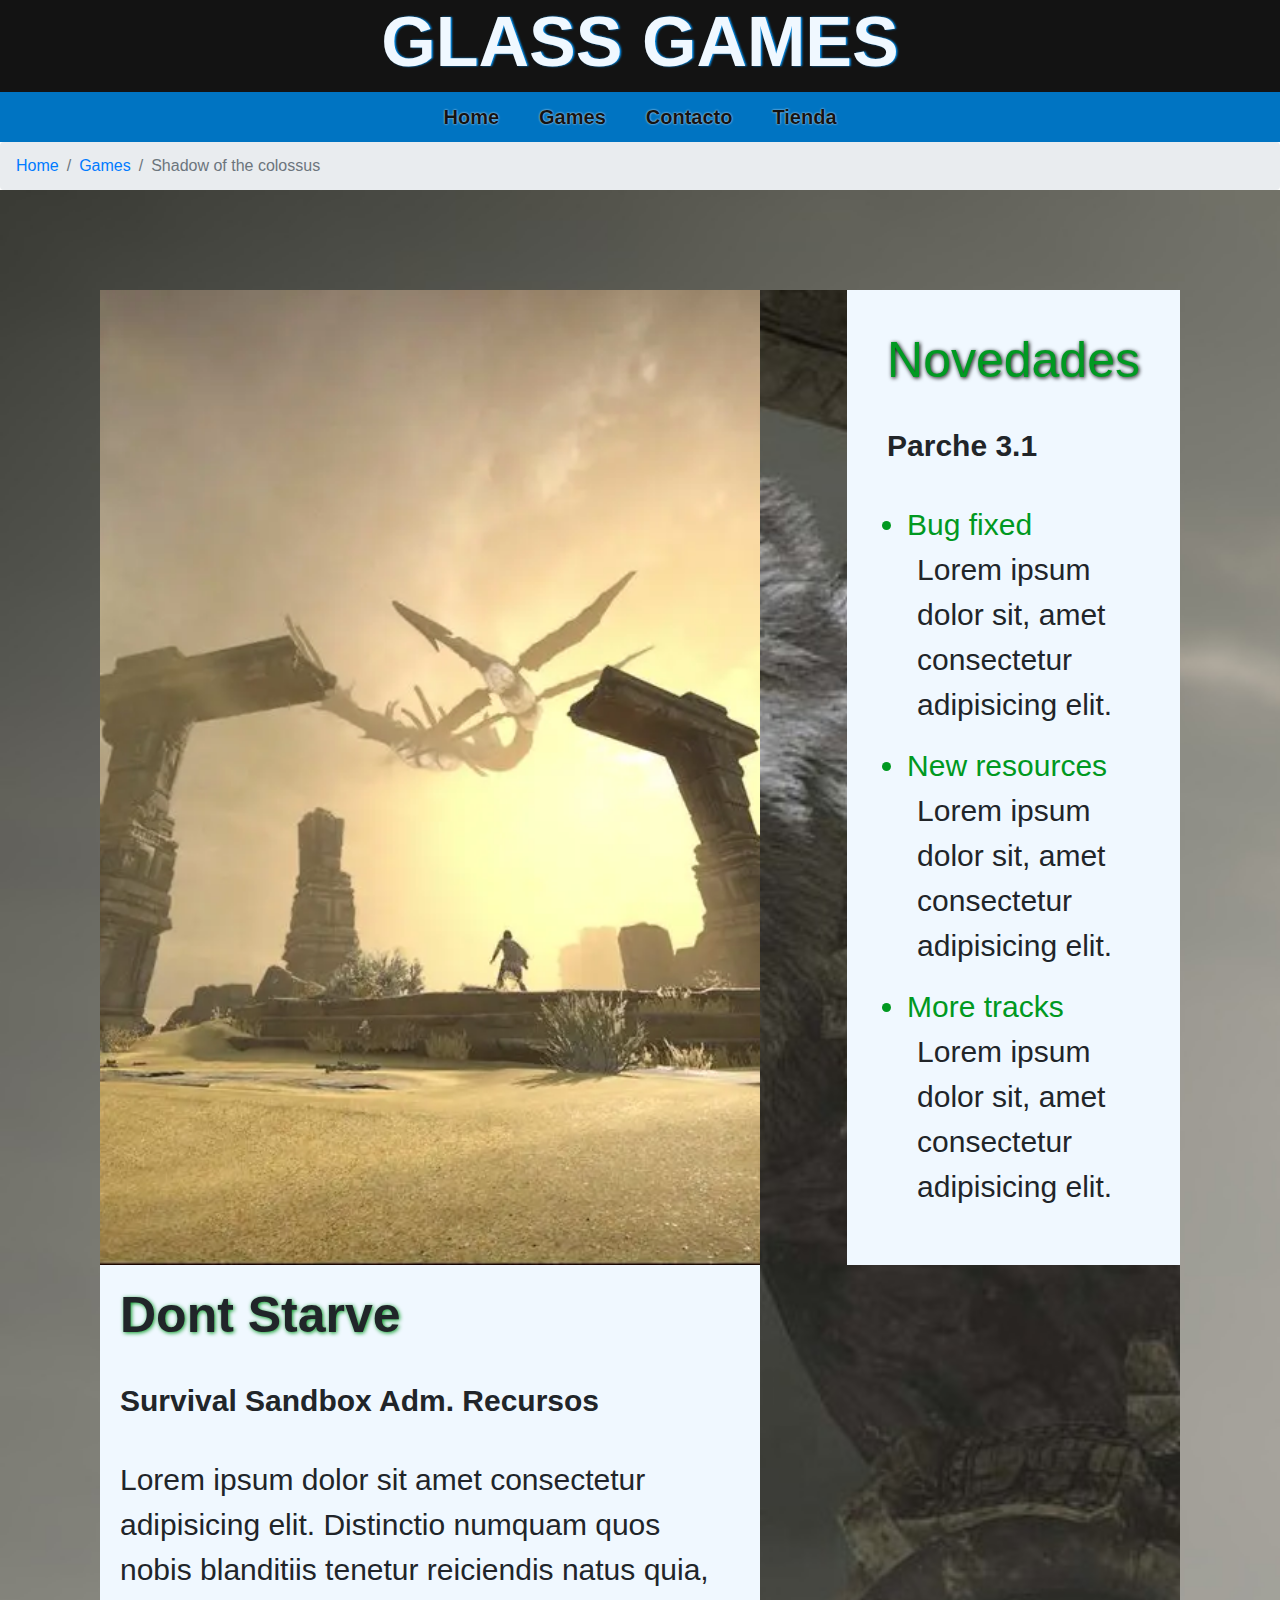
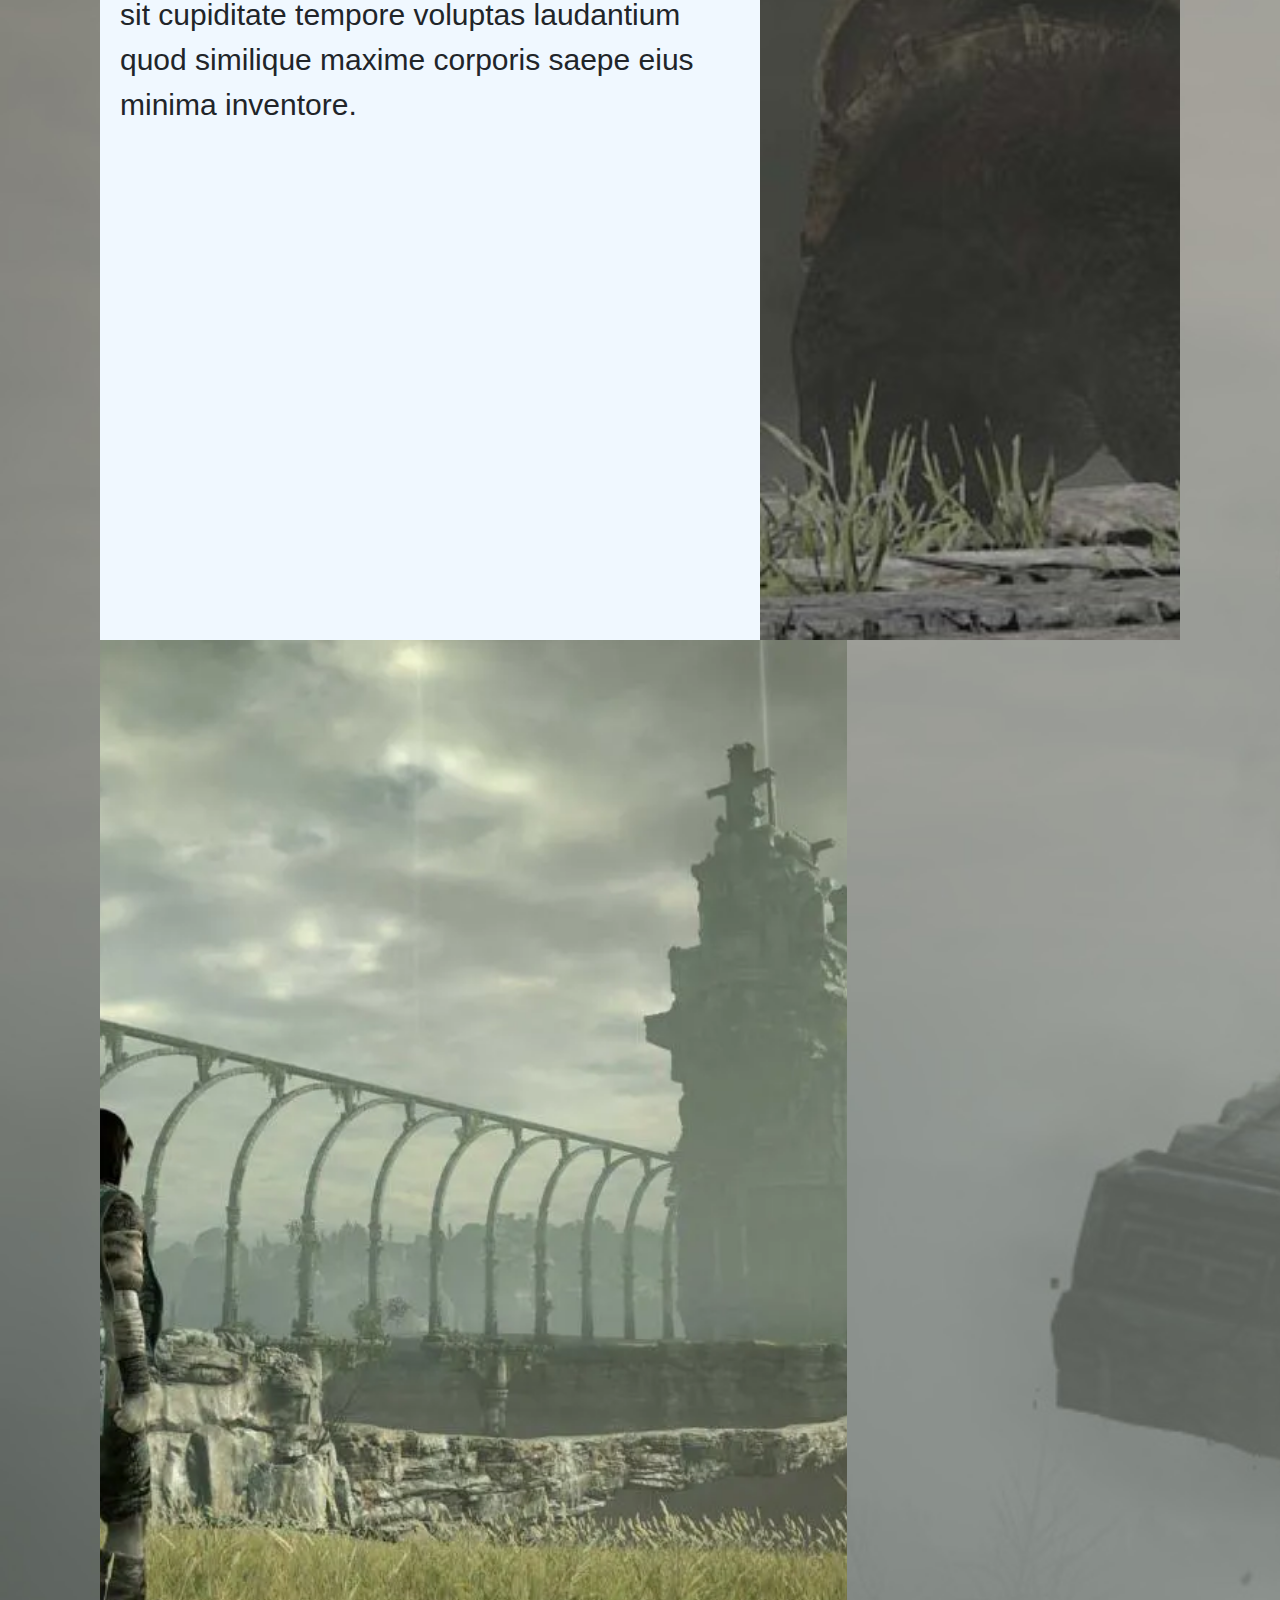
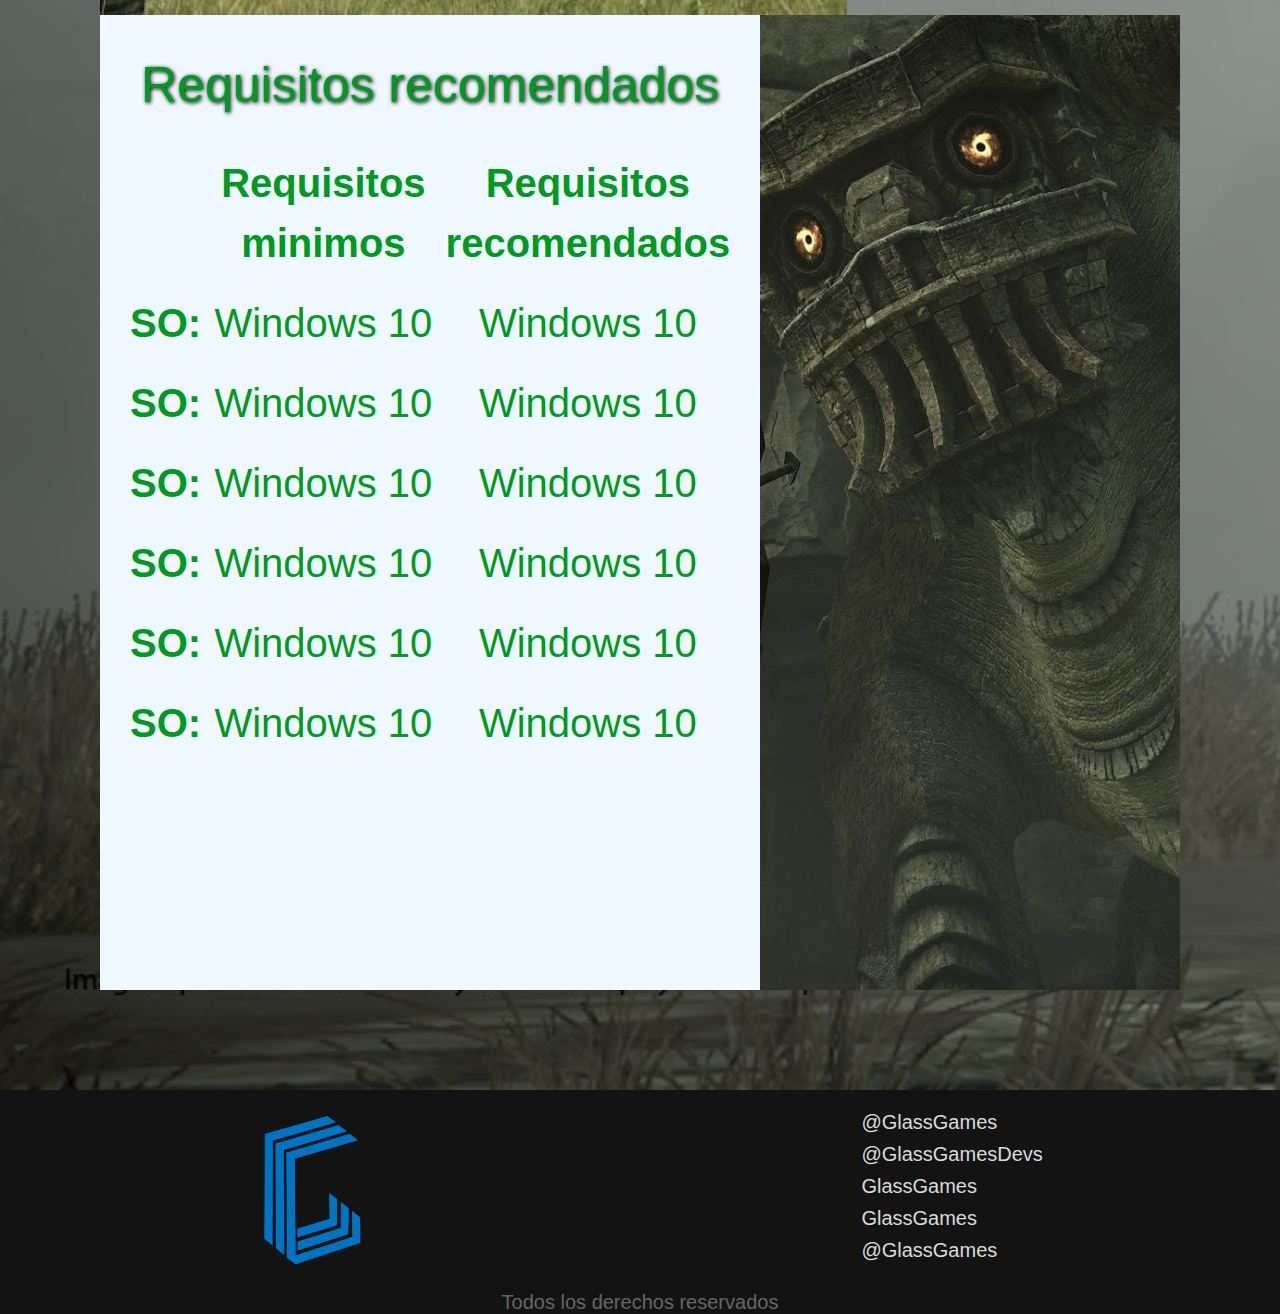
==== commit 6ed11172: "gg media games" ====
--- a/pages/colossus.html
+++ b/pages/colossus.html
@@ -30,13 +30,13 @@
             <li><a class="nav"href="../pages/tienda.html">Tienda</a></li>
         </ul>
     </nav>
-    <footer aria-label="breadcrumb">
+    <div aria-label="breadcrumb">
         <ol class="breadcrumb">
             <li class="breadcrumb-item"><a href="../index.html">Home</a></li>
             <li class="breadcrumb-item"><a href="../pages/games.html">Games</a></li>
             <li class="breadcrumb-item active" aria-current="page">Shadow of the colossus</li>
         </ol>
-    </footer>
+    </div>
     <main class="colossus-page">
         <div class="colossus-grid">
             <div class="colossus-boss"></div>
--- a/css/styles.css
+++ b/css/styles.css
@@ -58,53 +58,6 @@
 }
 
 .breadcrumb {
-  margin: 0px;
-}
-
-.footer {
-  background-color: #131313;
-  width: 100%;
-  height: 24vh;
-}
-.footer .foot {
-  display: flex;
-  align-items: center;
-  justify-content: space-around;
-  align-content: center;
-  padding: 20px 0px 20px;
-}
-.footer .foot .logo-footer {
-  height: 250px;
-}
-.footer .foot .redes {
-  color: #dbdbdb;
-  font-size: 50px;
-  display: flex;
-  align-items: stretch;
-  justify-content: center;
-  flex-direction: row;
-}
-.footer .foot .redes .fa-brands {
-  display: flex;
-  flex-direction: column;
-  align-items: center;
-}
-.footer .foot .redes .redes-titulo {
-  color: #dbdbdb;
-  font-size: 50px;
-  display: flex;
-  flex-direction: column;
-  align-items: stretch;
-  justify-content: center;
-}
-.footer .foot .redes .redes-titulo h4 {
-  font-size: 35px;
-}
-.footer .copyright {
-  text-align: center;
-  color: #676565;
-  font-size: 40px;
-  font-family: "Kanit", sans-serif;
   margin: 0px;
 }
 
@@ -271,7 +224,7 @@
   padding-bottom: 100px;
   display: grid;
   grid-template-columns: 1fr;
-  grid-template-rows: 10% 80% 10%;
+  grid-template-rows: 10% 80%;
 }
 .main #nosotros h3 {
   text-align: center;
@@ -281,19 +234,63 @@
   font-weight: 800;
   text-shadow: 3px 0px 3px #0074C2;
 }
-.main #nosotros p {
-  grid-row: 3/4;
-  text-align: center;
-  font-size: 30px;
-  color: #0074C2;
-  font-family: "Kanit", sans-serif;
-  text-shadow: 1.5px 0px 2px aliceblue;
-}
 .main #nosotros .historia {
   background-image: linear-gradient(rgba(255, 255, 255, 0) 50%, #252525 95%), url(../multimedia/team.jpg);
   background-size: cover;
   height: 800px;
   width: 100%;
+  grid-row: 2/3;
+  text-align: center;
+  font-size: 30px;
+  color: #0074C2;
+  font-family: "Kanit", sans-serif;
+}
+
+.footer {
+  background-color: #131313;
+  width: 100%;
+  height: auto;
+}
+.footer .foot {
+  display: flex;
+  align-items: center;
+  justify-content: space-around;
+  align-content: center;
+  padding: 20px 0px 20px;
+}
+.footer .foot .logo-footer {
+  height: 250px;
+}
+.footer .foot .redes {
+  color: #dbdbdb;
+  font-size: 50px;
+  display: flex;
+  align-items: stretch;
+  justify-content: center;
+  flex-direction: row;
+}
+.footer .foot .redes .fa-brands {
+  display: flex;
+  flex-direction: column;
+  align-items: center;
+}
+.footer .foot .redes .redes-titulo {
+  color: #dbdbdb;
+  font-size: 50px;
+  display: flex;
+  flex-direction: column;
+  align-items: stretch;
+  justify-content: center;
+}
+.footer .foot .redes .redes-titulo h4 {
+  font-size: 35px;
+}
+.footer .copyright {
+  text-align: center;
+  color: #676565;
+  font-size: 40px;
+  font-family: "Kanit", sans-serif;
+  margin: 0px;
 }
 
 .dst-page {
@@ -643,7 +640,6 @@
 .zelda-page .novedades .zelda-parche {
   font-family: "Kanit", sans-serif;
   font-weight: 600;
-  font-size: 30px;
   padding: 30px 0px 30px 0px;
 }
 .zelda-page .novedades ul {
@@ -1323,1004 +1319,504 @@
   display: none;
 }
 
-@media only screen and (max-width: 375px) {
+@media only screen and (min-width: 375px) and (max-width: 970px) {
+  .header {
+    width: 100%;
+  }
   .header .logo {
+    height: 100px;
+  }
+  .header .titulo-glass-game {
     font-size: 50px;
   }
-  .header .headertitle {
-    font-size: 30px;
-  }
-  .header .redes {
-    font-size: 15px;
-  }
-  nav nav ul li:hover {
-    padding-right: 0px;
+  .navegador {
+    background-color: #0074C2;
+    display: flex;
+    justify-content: center;
+    text-align: center;
+    list-style: none;
+    margin: 0px;
+  }
+  .navegador :hover {
     background-color: #252525;
-  }
-  nav .nav:hover {
-    padding-right: 0px;
-    border: solid 6px #252525;
-  }
-  nav ul li {
-    font-size: 12px;
-    padding-right: 6px;
-    margin: 6px;
-  }
-  a {
+    color: aliceblue;
     text-decoration: none;
-    color: #000000;
+  }
+  .nav {
+    font-size: 20px;
+  }
+  .footer .foot .logo-footer {
+    height: 100px;
+  }
+  .footer .foot .redes {
+    font-size: 20px;
+  }
+  .footer .foot .redes .redes-titulo {
+    font-size: 10px;
+  }
+  .footer .foot .redes .redes-titulo h4 {
+    font-size: 10px;
+  }
+  .footer .copyright {
+    font-size: 20px;
   }
   .main {
-    height: calc(100vh - 130.4px);
-    grid-gap: 20px;
-    padding: 10px;
-  }
-  .main .trailer {
+    width: 100%;
+    height: 100%;
+  }
+  .main .lanzamiento {
+    background-size: cover;
+    background-repeat: no-repeat;
+    background-position: center;
+    padding: 0;
+  }
+  .main .lanzamiento .trailer-boton {
+    height: 50px;
+    width: 50px;
+  }
+  .main .lanzamiento .trailer-boton .fa-youtube {
+    font-size: 100px;
+  }
+  .main .lanzamiento .trailer-boton:focus .zelda-gif {
+    width: 350px;
     height: 200px;
-    width: 250px;
-    justify-self: right;
+  }
+  .main .mainjuegos .multimediajuegos {
+    grid-template-columns: 1fr 6fr 6fr 6fr 1fr;
+    grid-template-rows: 200px 200px 200px;
+    padding: 50px;
+  }
+  .main .mainjuegos .multimediajuegos .metalgear {
     grid-column: 3/4;
     grid-row: 1/2;
-  }
-  .main .critics {
+    background-image: url(../multimedia/mgs1.jpg);
+    background-size: cover;
+    background-position: center;
+  }
+  .main .mainjuegos .multimediajuegos .contenedor-juegos {
+    background-size: 500px;
+    background-position: 280px;
+    height: 200px;
+  }
+  .main .mainjuegos .multimediajuegos .contenedor-juegos .logo-juegos {
+    height: 100px;
+    translate: 20px 70px;
+  }
+  .main #nosotros {
+    width: auto;
+    height: 400px;
+    padding-bottom: 20px;
+    grid-template-rows: 10% 80%;
+  }
+  .main #nosotros h3 {
+    font-size: 30px;
+    font-weight: 600;
+    text-shadow: 1px 0px 1px #0074C2;
+  }
+  .main #nosotros .historia {
+    background-image: linear-gradient(rgba(255, 255, 255, 0) 50%, #252525 95%), url(../multimedia/team.jpg);
+    background-size: cover;
+    height: auto;
+    width: auto;
+    font-size: 15px;
+  }
+  .juegos {
+    background-color: #131313;
+    height: 80vh;
+    width: 100%;
+  }
+  .juegos .contenedor-titulo {
+    text-align: center;
+    padding: 30px;
+  }
+  .juegos .contenedor-titulo .titulo-games {
+    font-size: 70px;
     justify-self: center;
-    font-size: 10px;
-    grid-column: 3/4;
-    grid-row: 2/3;
-  }
-  .main .sinopsis {
-    font-size: 12px;
-    grid-column: 1/4;
-    grid-row: 2/3;
-  }
-  footer {
+    align-self: center;
+    color: #ffffff;
+    font-family: "Kanit", sans-serif;
+    font-weight: 800;
+    text-shadow: 2px 0px 3px #0093F5;
+  }
+  .juegos .contenedor-juegos {
+    background-image: linear-gradient(to right, #131313 7%, #0074C2 20%);
+  }
+  .juegos .contenedor-juegos .portadas {
+    display: flex;
+    justify-content: space-around;
+    padding: 50px;
+    align-content: stretch;
+    align-items: center;
+  }
+  .juegos .contenedor-juegos .portadas a {
+    transform: skew(-6deg);
+  }
+  .juegos .contenedor-juegos .portadas .link-dst {
+    background-image: url(../multimedia/Dst.jpg);
+    background-size: cover;
+    background-position: 0px 0px;
+    height: 200px;
+    width: 350px;
+    border-radius: 10px;
+    margin: 10px;
+  }
+  .juegos .contenedor-juegos .portadas .link-zelda {
+    background-image: url(../multimedia/zbotw.jpg);
+    background-size: cover;
+    background-position: bottom;
+    height: 200px;
+    width: 350px;
+    border-radius: solid 5px;
+    border-radius: 10px;
+    margin: 10px;
+  }
+  .juegos .contenedor-juegos .portadas .link-colossus {
+    background-image: url(../multimedia/sotc.webp);
+    background-size: cover;
+    background-position: top;
+    height: 200px;
+    width: 350px;
+    border-radius: solid 5px;
+    border-radius: 10px;
+    margin: 10px;
+  }
+  .juegos .contenedor-juegos .portadas .link-mgs {
+    background-image: url(../multimedia/mgs1.jpg);
+    background-size: cover;
+    background-position: bottom;
+    height: 200px;
+    width: 350px;
+    border-radius: solid 5px;
+    border-radius: 10px;
+    margin: 10px;
+  }
+}
+@media only screen and (min-width: 971px) and (max-width: 1400px) {
+  .header {
+    width: 100%;
+  }
+  .navegador {
+    background-color: #0074C2;
+    display: flex;
+    justify-content: center;
+    text-align: center;
+    list-style: none;
+    margin: 0px;
+  }
+  .navegador :hover {
     background-color: #252525;
-    background-size: cover;
-    text-align: center;
-  }
-  footer footer ul li:hover {
-    padding-right: 0px;
-    background-color: #252525;
-  }
-  footer a {
+    color: aliceblue;
     text-decoration: none;
-    color: #131313;
-  }
-  footer .foot:hover {
-    color: aliceblue;
-    padding-right: 0px;
-    background-color: #252525;
-    border: solid 6px #252525;
-  }
-  footer ul li {
-    font-size: 12px;
-    padding-right: 6px;
-    margin: 8px;
-  }
-  .nosotros {
-    height: calc(100vh - 130.4px);
-    grid-gap: 20px;
-    padding: 15px;
-  }
-  .nosotros .nostitle {
+  }
+  .nav {
+    font-size: 20px;
+  }
+  .footer .foot .logo-footer {
+    height: 150px;
+  }
+  .footer .foot .redes {
     font-size: 30px;
   }
-  .nosotros .historia {
-    font-size: 12px;
-    background-position: 0px -250px;
-    padding: 10px;
-    border-radius: 10px;
-  }
-  .nosotros .valores {
-    font-size: 12px;
-    padding: 10px;
-    border-radius: 10px;
-  }
-  .nosotros .metas {
-    font-size: 12px;
-    background-position: 0px -800px;
-    padding: 10px;
-    border-radius: 10px;
-  }
-  .juegos {
-    height: calc(100vh - 130.4px);
-    padding: 10px;
-  }
-  .juegos .titulo-games {
+  .footer .foot .redes .redes-titulo {
     font-size: 20px;
   }
-  .juegos .galeria {
-    display: grid;
-    grid-template-columns: repeat(3, 1fr);
-    grid-template-rows: 1fr 1fr 1fr;
-    grid-gap: 20px;
-    margin: 5px;
-    padding: 10px;
-    transform: skewX(-1.5deg);
-  }
-  .formulario {
-    height: calc(100vh - 130.4px);
-    padding: 0px;
-  }
-  .formulario .contactotitle {
+  .footer .foot .redes .redes-titulo h4 {
     font-size: 20px;
-    margin: 10px;
-  }
-  .formulario .eres {
-    font-size: 10px;
-    padding: 10px;
-  }
-  .formulario .eres input {
-    height: 15px;
-    width: 15px;
-  }
-  .formulario .datos {
-    font-size: 10px;
-  }
-  .formulario .datos input {
-    padding: 2px;
-    font-size: 15px;
-    height: 25px;
-    width: 100px;
-  }
-  .formulario .comentarios {
-    font-size: 10px;
-  }
-  .formulario textarea {
-    height: 100px;
+  }
+  .footer .copyright {
     font-size: 20px;
   }
-  .formulario .buttons {
-    grid-row: 5/6;
-    justify-self: center;
-  }
-  .formulario .formu h2 {
-    padding-top: 20px;
-  }
-  .store {
-    height: calc(100vh - 130.4px);
-    padding: 0px;
-  }
-  .store .remeras {
-    font-size: 20px;
-  }
-  .store .hombres {
-    font-size: 20px;
-  }
-  .store .galeriast {
-    display: grid;
-    grid-template-columns: repeat(3, 1fr);
-    grid-template-rows: 1fr;
-    grid-gap: 10px;
-    padding: 10px;
-  }
-  .store .galeriast input {
-    height: 10px;
-    width: 10px;
-  }
-  .store .galeriast article:hover {
-    border-color: #F75A19;
-    border-width: 20px;
-  }
-  .store .item1 {
+  .main {
+    width: 100%;
+    height: 100%;
+  }
+  .main .lanzamiento {
+    background-size: cover;
+    background-repeat: no-repeat;
+    background-position: center;
+    padding: 0;
+    height: 100vh;
+  }
+  .main .lanzamiento .trailer-boton {
     height: 50px;
-    width: 40px;
-  }
-  .store .remera1 {
-    border-width: 10px;
-    border-radius: 10px;
-    font-size: 15px;
-  }
-  .store .item2 {
-    height: 50px;
-    width: 40px;
-  }
-  .store .remera2 {
-    border-width: 10px;
-    border-radius: 10px;
-    font-size: 15px;
-  }
-  .store .item3 {
-    height: 70px;
-    width: 40px;
-  }
-  .store .remera3 {
-    border-width: 10px;
-    border-radius: 10px;
-    font-size: 15px;
-  }
-}
-@media only screen and (min-width: 375px) and (max-width: 970px) {
-  .header .logo {
-    font-size: 50px;
-  }
-  .header .headertitle {
-    font-size: 30px;
-  }
-  .header .redes {
-    font-size: 15px;
-  }
-  nav nav ul li:hover {
-    padding-right: 0px;
-    background-color: #252525;
-  }
-  nav .nav:hover {
-    padding-right: 0px;
-    border: solid 6px #252525;
-  }
-  nav ul li {
-    font-size: 12px;
-    padding-right: 6px;
-    margin: 6px;
-  }
-  a {
-    text-decoration: none;
-    color: #000000;
-  }
-  .main {
-    height: calc(100vh - 130.4px);
-    grid-gap: 20px;
-    padding: 10px;
-  }
-  .main .trailer {
-    height: 200px;
-    width: 250px;
-    justify-self: right;
+    width: 50px;
+  }
+  .main .lanzamiento .trailer-boton .fa-youtube {
+    font-size: 100px;
+  }
+  .main .lanzamiento .trailer-boton:focus .zelda-gif {
+    width: 700px;
+    height: 500px;
+  }
+  .main .mainjuegos .multimediajuegos {
+    grid-template-columns: 20% 20% 20% 20% 20%;
+    padding: 70px;
+    grid-template-rows: 300px 300px 300px;
+  }
+  .main .mainjuegos .multimediajuegos .metalgear {
     grid-column: 3/4;
     grid-row: 1/2;
-  }
-  .main .critics {
+    background-image: url(../multimedia/mgs1.jpg);
+    background-size: cover;
+    background-position: center;
+  }
+  .main .mainjuegos .multimediajuegos .contenedor-juegos {
+    background-size: 500px;
+    background-position: center;
+    height: 100%;
+  }
+  .main .mainjuegos .multimediajuegos .contenedor-juegos .logo-juegos {
+    height: 100px;
+    translate: 100px 120px;
+  }
+  .main #nosotros {
+    width: auto;
+    height: 300px;
+    padding-bottom: 10px;
+    grid-template-rows: 15% 90%;
+  }
+  .main #nosotros h3 {
+    font-size: 30px;
+    font-weight: 600;
+    text-shadow: 1px 0px 1px #0074C2;
+  }
+  .main #nosotros .historia {
+    background-image: linear-gradient(rgba(255, 255, 255, 0) 50%, #252525 95%), url(../multimedia/team.jpg);
+    background-size: cover;
+    height: auto;
+    width: auto;
+    font-size: 15px;
+  }
+  .juegos {
+    background-color: #131313;
+    height: 80vh;
+    width: 100%;
+  }
+  .juegos .contenedor-titulo {
+    text-align: center;
+    padding: 30px;
+  }
+  .juegos .contenedor-titulo .titulo-games {
+    font-size: 70px;
     justify-self: center;
-    font-size: 10px;
-    grid-column: 3/4;
-    grid-row: 2/3;
-  }
-  .main .sinopsis {
-    font-size: 12px;
-    grid-column: 1/4;
-    grid-row: 2/3;
-  }
-  footer {
+    align-self: center;
+    color: #ffffff;
+    font-family: "Kanit", sans-serif;
+    font-weight: 800;
+    text-shadow: 2px 0px 3px #0093F5;
+  }
+  .juegos .contenedor-juegos {
+    background-image: linear-gradient(to right, #131313 7%, #0074C2 20%);
+  }
+  .juegos .contenedor-juegos .portadas {
+    display: flex;
+    justify-content: space-around;
+    padding: 50px;
+    align-content: stretch;
+    align-items: center;
+  }
+  .juegos .contenedor-juegos .portadas a {
+    transform: skew(-6deg);
+  }
+  .juegos .contenedor-juegos .portadas .link-dst {
+    background-image: url(../multimedia/Dst.jpg);
+    background-size: cover;
+    background-position: center;
+    height: 700px;
+    width: 600px;
+    border-radius: solid 5px;
+    border-radius: 10px;
+  }
+  .juegos .contenedor-juegos .portadas .link-zelda {
+    background-image: url(../multimedia/zbotw.jpg);
+    background-size: cover;
+    background-position: center;
+    height: 700px;
+    width: 600px;
+    border-radius: solid 5px;
+    border-radius: 10px;
+  }
+  .juegos .contenedor-juegos .portadas .link-colossus {
+    background-image: url(../multimedia/sotc.webp);
+    background-size: cover;
+    background-position: center;
+    height: 700px;
+    width: 600px;
+    border-radius: solid 5px;
+    border-radius: 10px;
+  }
+  .juegos .contenedor-juegos .portadas .link-mgs {
+    background-image: url(../multimedia/mgs1.jpg);
+    background-size: cover;
+    background-position: center;
+    height: 700px;
+    width: 600px;
+    border-radius: solid 5px;
+    border-radius: 10px;
+  }
+}
+@media only screen and (min-width: 1400px) and (max-width: 2560px) {
+  .header {
+    width: 100%;
+  }
+  .navegador {
+    background-color: #0074C2;
+    display: flex;
+    justify-content: center;
+    text-align: center;
+    list-style: none;
+    margin: 0px;
+  }
+  .navegador :hover {
     background-color: #252525;
-    background-size: cover;
-    text-align: center;
-  }
-  footer footer ul li:hover {
-    padding-right: 0px;
-    background-color: #252525;
-  }
-  footer a {
+    color: aliceblue;
     text-decoration: none;
-    color: #131313;
-  }
-  footer .foot:hover {
-    color: aliceblue;
-    padding-right: 0px;
-    background-color: #252525;
-    border: solid 6px #252525;
-  }
-  footer ul li {
-    font-size: 12px;
-    padding-right: 6px;
-    margin: 8px;
-  }
-  .nosotros {
-    height: calc(100vh - 130.4px);
-    grid-gap: 20px;
-    padding: 15px;
-  }
-  .nosotros .nostitle {
+  }
+  .nav {
+    font-size: 20px;
+  }
+  .footer .foot .logo-footer {
+    height: 150px;
+  }
+  .footer .foot .redes {
     font-size: 30px;
   }
-  .nosotros .historia {
-    font-size: 12px;
-    background-position: 0px -250px;
-    padding: 10px;
-    border-radius: 10px;
-  }
-  .nosotros .valores {
-    font-size: 12px;
-    padding: 10px;
-    border-radius: 10px;
-  }
-  .nosotros .metas {
-    font-size: 12px;
-    background-position: 0px -800px;
-    padding: 10px;
-    border-radius: 10px;
-  }
-  .juegos {
-    height: calc(100vh - 130.4px);
-    padding: 10px;
-  }
-  .juegos .gamestitle {
+  .footer .foot .redes .redes-titulo {
     font-size: 20px;
   }
-  .juegos .galeria {
-    display: grid;
-    grid-template-columns: repeat(3, 1fr);
-    grid-template-rows: 1fr 1fr 1fr;
-    grid-gap: 20px;
-    margin: 5px;
-    padding: 10px;
-    transform: skewX(-1.5deg);
-  }
-  .juegos .game {
-    background-image: linear-gradient(rgba(255, 255, 255, 0), #252525 90%), url(../multimedia/d2.jpg);
-    background-size: cover;
-    background-position: top;
-    border-radius: 1px;
-  }
-  .juegos .game:hover {
-    background-image: url(../multimedia/d2.jpg);
-  }
-  .juegos .game2 {
-    background-image: linear-gradient(rgba(255, 255, 255, 0), #252525 90%), url(../multimedia/d1.jpg);
-    background-size: cover;
+  .footer .foot .redes .redes-titulo h4 {
+    font-size: 20px;
+  }
+  .footer .copyright {
+    font-size: 20px;
+  }
+  .main {
+    width: 100%;
+    height: 100%;
+  }
+  .main .lanzamiento {
+    background-size: cover;
+    background-repeat: no-repeat;
     background-position: center;
-    border-radius: 1px;
-  }
-  .juegos .game2:hover {
-    background-image: url(../multimedia/d1.jpg);
-  }
-  .juegos .game3 {
-    background-image: linear-gradient(rgba(255, 255, 255, 0), #252525 90%), url(../multimedia/d3.jpg);
-    background-size: cover;
-    background-position: top;
-    border-radius: 1px;
-  }
-  .juegos .game3:hover {
-    background-image: url(../multimedia/d3.jpg);
-  }
-  .juegos .game4 {
-    background-image: linear-gradient(rgba(255, 255, 255, 0), #252525 90%), url(../multimedia/d6.jpg);
-    background-size: cover;
-    background-position: top;
-    border-radius: 1px;
-  }
-  .juegos .game4:hover {
-    background-image: url(../multimedia/d6.jpg);
-  }
-  .juegos .game5 {
-    background-image: linear-gradient(rgba(255, 255, 255, 0), #252525 90%), url(../multimedia/cod.jpg);
-    background-size: cover;
-    background-position: left;
-    border-radius: 1px;
-  }
-  .juegos .game5:hover {
-    background-image: url(../multimedia/cod.jpg);
-  }
-  .juegos .dragonquest {
-    grid-column: 1/2;
-    background-image: linear-gradient(rgba(255, 255, 255, 0), #252525 90%), url(../multimedia/ds2.jpg);
-  }
-  .juegos .dragonquest:hover {
-    background-image: url(../multimedia/ds2.jpg);
-  }
-  .juegos .dragonquest h2 {
-    font-size: 15px;
-  }
-  .formulario {
-    height: calc(100vh - 130.4px);
-    padding: 0px;
-  }
-  .formulario .contactotitle {
-    font-size: 20px;
-    margin: 10px;
-  }
-  .formulario .eres {
-    font-size: 10px;
-    padding: 10px;
-  }
-  .formulario .eres input {
-    height: 15px;
-    width: 15px;
-  }
-  .formulario .datos {
-    font-size: 10px;
-  }
-  .formulario .datos input {
-    padding: 2px;
-    font-size: 15px;
-    height: 25px;
-    width: 100px;
-  }
-  .formulario .comentarios {
-    font-size: 10px;
-  }
-  .formulario textarea {
-    height: 100px;
-    font-size: 20px;
-  }
-  .formulario .buttons {
-    grid-row: 5/6;
-    justify-self: center;
-  }
-  .formulario .formu h2 {
-    padding-top: 20px;
-  }
-  .store {
-    height: calc(100vh - 130.4px);
-    padding: 0px;
-  }
-  .store .remeras {
-    font-size: 20px;
-  }
-  .store .hombres {
-    font-size: 20px;
-  }
-  .store .galeriast {
-    display: grid;
-    grid-template-columns: repeat(3, 1fr);
-    grid-template-rows: 1fr;
-    grid-gap: 10px;
-    padding: 10px;
-  }
-  .store .galeriast input {
-    height: 10px;
-    width: 10px;
-  }
-  .store .galeriast article:hover {
-    border-color: #F75A19;
-    border-width: 20px;
-  }
-  .store .item1 {
+    padding: 0;
+    height: 100vh;
+  }
+  .main .lanzamiento .trailer-boton {
     height: 50px;
-    width: 40px;
-  }
-  .store .remera1 {
-    border-width: 10px;
-    border-radius: 10px;
-    font-size: 15px;
-  }
-  .store .item2 {
-    height: 50px;
-    width: 40px;
-  }
-  .store .remera2 {
-    border-width: 10px;
-    border-radius: 10px;
-    font-size: 15px;
-  }
-  .store .item3 {
-    height: 55px;
-    width: 40px;
-  }
-  .store .remera3 {
-    border-width: 10px;
-    border-radius: 10px;
-    font-size: 15px;
-  }
-}
-@media only screen and (min-width: 971px) and (max-width: 1400px) {
-  .header .logo {
-    font-size: 80px;
-  }
-  .header .headertitle {
-    font-size: 40px;
-  }
-  .header .redes {
-    font-size: 30px;
-  }
-  nav nav ul li:hover {
-    padding-right: 0px;
-    background-color: #252525;
-  }
-  nav .nav:hover {
-    padding-right: 0px;
-    border: solid 6px #252525;
-  }
-  nav ul li {
-    font-size: 20px;
-    padding-right: 6px;
-    margin: 6px;
-  }
-  a {
-    text-decoration: none;
-    color: #000000;
-  }
-  .main {
-    height: calc(100vh - 172px);
-    grid-gap: 20px;
-    padding: 10px;
-  }
-  .main .trailer {
-    height: 200px;
-    width: 250px;
-    justify-self: left;
+    width: 50px;
+  }
+  .main .lanzamiento .trailer-boton .fa-youtube {
+    font-size: 100px;
+  }
+  .main .lanzamiento .trailer-boton:focus .zelda-gif {
+    width: 700px;
+    height: 500px;
+  }
+  .main .mainjuegos .multimediajuegos {
+    grid-template-columns: 20% 20% 20% 20% 20%;
+    padding: 70px;
+    grid-template-rows: 300px 300px 300px;
+  }
+  .main .mainjuegos .multimediajuegos .metalgear {
     grid-column: 3/4;
     grid-row: 1/2;
-  }
-  .main .critics {
+    background-image: url(../multimedia/mgs1.jpg);
+    background-size: cover;
+    background-position: center;
+  }
+  .main .mainjuegos .multimediajuegos .contenedor-juegos {
+    background-size: 500px;
+    background-position: center;
+    height: 100%;
+  }
+  .main .mainjuegos .multimediajuegos .contenedor-juegos .logo-juegos {
+    height: 100px;
+    translate: 100px 120px;
+  }
+  .main #nosotros {
+    width: auto;
+    height: 300px;
+    padding-bottom: 10px;
+    grid-template-rows: 15% 90%;
+  }
+  .main #nosotros h3 {
+    font-size: 30px;
+    font-weight: 600;
+    text-shadow: 1px 0px 1px #0074C2;
+  }
+  .main #nosotros .historia {
+    background-image: linear-gradient(rgba(255, 255, 255, 0) 50%, #252525 95%), url(../multimedia/team.jpg);
+    background-size: cover;
+    height: auto;
+    width: auto;
+    font-size: 15px;
+  }
+  .juegos {
+    background-color: #131313;
+    height: 100%;
+    width: 100%;
+    display: grid;
+  }
+  .juegos .contenedor-titulo {
+    text-align: center;
+    padding: 30px;
+  }
+  .juegos .contenedor-titulo .titulo-games {
+    font-size: 70px;
     justify-self: center;
-    font-size: 12px;
-    grid-column: 3/4;
-    grid-row: 2/3;
-  }
-  .main .sinopsis {
-    font-size: 20px;
-    grid-column: 1/4;
-    grid-row: 2/3;
-  }
-  footer {
-    background-color: #252525;
-    background-size: cover;
-    text-align: center;
-  }
-  footer footer ul li:hover {
-    padding-right: 0px;
-    background-color: #252525;
-  }
-  footer a {
-    text-decoration: none;
-    color: #131313;
-  }
-  footer .foot:hover {
-    color: aliceblue;
-    padding-right: 0px;
-    background-color: #252525;
-    border: solid 6px #252525;
-  }
-  footer ul li {
-    font-size: 20px;
-    padding-right: 6px;
-    margin: 8px;
-  }
-  .nosotros {
-    height: calc(100vh - 172px);
-    grid-gap: 20px;
-    padding: 15px;
-  }
-  .nosotros .nostitle {
-    font-size: 30px;
-  }
-  .nosotros .historia {
-    font-size: 16px;
-    background-position: 0px -250px;
-    padding: 10px;
+    align-self: center;
+    color: #ffffff;
+    font-family: "Kanit", sans-serif;
+    font-weight: 800;
+    text-shadow: 2px 0px 3px #0093F5;
+  }
+  .juegos .contenedor-juegos {
+    background-image: linear-gradient(to right, #131313 7%, #0074C2 20%);
+  }
+  .juegos .contenedor-juegos .portadas {
+    display: flex;
+    justify-content: space-around;
+    align-content: stretch;
+    align-items: center;
+  }
+  .juegos .contenedor-juegos .portadas a {
+    transform: skew(-6deg);
+  }
+  .juegos .contenedor-juegos .portadas .link-dst {
+    background-image: url(../multimedia/Dst.jpg);
+    background-size: cover;
+    background-position: center;
+    height: 500px;
+    width: 300px;
+    border-radius: solid 5px;
     border-radius: 10px;
   }
-  .nosotros .valores {
-    font-size: 16px;
-    padding: 10px;
+  .juegos .contenedor-juegos .portadas .link-zelda {
+    background-image: url(../multimedia/zbotw.jpg);
+    background-size: cover;
+    background-position: center;
+    height: 500px;
+    width: 300px;
+    border-radius: solid 5px;
     border-radius: 10px;
   }
-  .nosotros .metas {
-    font-size: 16px;
-    background-position: 0px -800px;
-    padding: 10px;
+  .juegos .contenedor-juegos .portadas .link-colossus {
+    background-image: url(../multimedia/sotc.webp);
+    background-size: cover;
+    background-position: center;
+    height: 500px;
+    width: 300px;
+    border-radius: solid 5px;
     border-radius: 10px;
   }
-  .juegos {
-    height: calc(100vh - 172px);
-    padding: 10px;
-  }
-  .juegos .gamestitle {
-    font-size: 20px;
-  }
-  .juegos .galeria {
-    display: grid;
-    grid-template-columns: repeat(3, 1fr);
-    grid-template-rows: 2fr 2fr 1fr;
-    grid-gap: 10px;
-    margin: 5px;
-    padding: 10px;
-    transform: skewX(-1.5deg);
-  }
-  .juegos .game {
-    background-image: linear-gradient(rgba(255, 255, 255, 0), #252525 90%), url(../multimedia/d2.jpg);
-    background-size: cover;
-    background-position: top;
-    border-radius: 1px;
-  }
-  .juegos .game:hover {
-    background-image: url(../multimedia/d2.jpg);
-  }
-  .juegos .game2 {
-    background-image: linear-gradient(rgba(255, 255, 255, 0), #252525 90%), url(../multimedia/d1.jpg);
+  .juegos .contenedor-juegos .portadas .link-mgs {
+    background-image: url(../multimedia/mgs1.jpg);
     background-size: cover;
     background-position: center;
-    border-radius: 1px;
-  }
-  .juegos .game2:hover {
-    background-image: url(../multimedia/d1.jpg);
-  }
-  .juegos .game3 {
-    background-image: linear-gradient(rgba(255, 255, 255, 0), #252525 90%), url(../multimedia/d3.jpg);
-    background-size: cover;
-    background-position: center;
-    border-radius: 1px;
-  }
-  .juegos .game3:hover {
-    background-image: url(../multimedia/d3.jpg);
-  }
-  .juegos .game4 {
-    background-image: linear-gradient(rgba(255, 255, 255, 0), #252525 90%), url(../multimedia/d6.jpg);
-    background-size: cover;
-    background-position: top;
-    border-radius: 1px;
-  }
-  .juegos .game4:hover {
-    background-image: url(../multimedia/d6.jpg);
-  }
-  .juegos .game5 {
-    background-image: linear-gradient(rgba(255, 255, 255, 0), #252525 90%), url(../multimedia/cod.jpg);
-    background-size: cover;
-    background-position: left;
-    border-radius: 1px;
-  }
-  .juegos .game5:hover {
-    background-image: url(../multimedia/cod.jpg);
-  }
-  .juegos .dragonquest {
-    grid-column: 1/2;
-    background-image: linear-gradient(rgba(255, 255, 255, 0), #252525 90%), url(../multimedia/ds2.jpg);
-  }
-  .juegos .dragonquest:hover {
-    background-image: url(../multimedia/ds2.jpg);
-  }
-  .juegos .dragonquest h2 {
-    font-size: 25px;
-  }
-  .formulario {
-    height: calc(100vh - 172px);
-    padding: 0px;
-  }
-  .formulario .contactotitle {
-    font-size: 20px;
-    margin: 10px;
-  }
-  .formulario .eres {
-    font-size: 15px;
-    padding: 0px;
-  }
-  .formulario .eres input {
-    height: 15px;
-    width: 15px;
-  }
-  .formulario .datos {
-    font-size: 15px;
-  }
-  .formulario .datos input {
-    padding: 2px;
-    font-size: 15px;
-    height: 25px;
-    width: 100px;
-  }
-  .formulario .comentarios {
-    font-size: 15px;
-  }
-  .formulario textarea {
-    height: 100px;
-    font-size: 20px;
-  }
-  .formulario .buttons {
-    grid-row: 5/6;
-    justify-self: center;
-  }
-  .formulario .formu h2 {
-    padding-top: 10px;
-  }
-  .store {
-    height: calc(100vh - 172px);
-    padding: 10px;
-    grid-template-rows: 10% 10% 1fr;
-  }
-  .store .remeras {
-    font-size: 20px;
-    margin: 100px;
-  }
-  .store .hombres {
-    font-size: 20px;
-  }
-  .store .galeriast {
-    display: grid;
-    grid-template-columns: repeat(3, 1fr);
-    grid-template-rows: 1fr;
-    grid-gap: 10px;
-    padding: 10px;
-  }
-  .store .galeriast input {
-    height: 10px;
-    width: 10px;
-  }
-  .store .galeriast article:hover {
-    border-color: #F75A19;
-    border-width: 20px;
-  }
-  .store .item1 {
-    height: 150px;
-    width: 120px;
-  }
-  .store .remera1 {
-    border-width: 10px;
+    height: 500px;
+    width: 300px;
+    border-radius: solid 5px;
     border-radius: 10px;
-    font-size: 15px;
-  }
-  .store .item2 {
-    height: 150px;
-    width: 120px;
-  }
-  .store .remera2 {
-    border-width: 10px;
-    border-radius: 10px;
-    font-size: 15px;
-  }
-  .store .item3 {
-    height: 150px;
-    width: 120px;
-  }
-  .store .remera3 {
-    border-width: 10px;
-    border-radius: 10px;
-    font-size: 15px;
-  }
-}
-@media only screen and (min-width: 1400px) and (max-width: 2560px) {
-  .header .logo {
-    font-size: 120px;
-  }
-  .header .headertitle {
-    font-size: 70px;
-  }
-  .header .redes {
-    font-size: 50px;
-  }
-  nav nav ul li:hover {
-    padding-right: 0px;
-    background-color: #252525;
-  }
-  nav .nav:hover {
-    padding-right: 0px;
-    border: solid 6px #252525;
-  }
-  nav ul li {
-    font-size: 30px;
-    padding-right: 20px;
-    margin: 6px;
-  }
-  a {
-    text-decoration: none;
-    color: #000000;
-  }
-  .main {
-    height: calc(100vh - 271.2px);
-    grid-gap: 20px;
-    padding: 10px;
-  }
-  .main .trailer {
-    height: 200px;
-    width: 300px;
-    justify-self: left;
-    grid-column: 3/4;
-    grid-row: 1/2;
-  }
-  .main .critics {
-    justify-self: center;
-    font-size: 15px;
-    grid-column: 3/4;
-    grid-row: 2/3;
-  }
-  .main .sinopsis {
-    font-size: 20px;
-    grid-column: 1/4;
-    grid-row: 2/3;
-  }
-  footer {
-    background-color: #252525;
-    background-size: cover;
-    text-align: center;
-  }
-  footer footer ul li:hover {
-    padding-right: 0px;
-    background-color: #252525;
-  }
-  footer a {
-    text-decoration: none;
-    color: #131313;
-  }
-  footer .foot:hover {
-    color: aliceblue;
-    padding-right: 0px;
-    background-color: #252525;
-    border: solid 6px #252525;
-  }
-  footer ul li {
-    font-size: 30px;
-    padding-right: 20px;
-    margin: 8px;
-  }
-  .nosotros {
-    height: calc(100vh - 271.2px);
-    grid-gap: 20px;
-    padding: 15px;
-  }
-  .nosotros .nostitle {
-    font-size: 30px;
-  }
-  .nosotros .historia {
-    font-size: 15px;
-    background-position: 0px -80px;
-    padding: 10px;
-    border-radius: 10px;
-  }
-  .nosotros .valores {
-    font-size: 15px;
-    background-position: 0px -460px;
-    padding: 10px;
-    border-radius: 10px;
-  }
-  .nosotros .metas {
-    font-size: 15px;
-    background-position: 0px -1700px;
-    padding: 10px;
-    border-radius: 10px;
-  }
-  .juegos {
-    height: calc(100vh - 271.2px);
-    padding: 10px;
-  }
-  .juegos .gamestitle {
-    font-size: 40px;
-  }
-  .juegos .galeria {
-    display: grid;
-    grid-template-columns: repeat(6, 1fr);
-    grid-template-rows: 1fr;
-    grid-gap: 20px;
-    margin: 5px;
-    padding: 15px;
-    transform: skewX(-1.5deg);
-  }
-  .juegos .game {
-    background-image: linear-gradient(rgba(255, 255, 255, 0), #252525 90%), url(../multimedia/d2.jpg);
-    background-size: cover;
-    background-position: top;
-    border-radius: 1px;
-  }
-  .juegos .game:hover {
-    background-image: url(../multimedia/d2.jpg);
-  }
-  .juegos .game2 {
-    background-image: linear-gradient(rgba(255, 255, 255, 0), #252525 90%), url(../multimedia/d1.jpg);
-    background-size: cover;
-    background-position: -1200px;
-    border-radius: 1px;
-  }
-  .juegos .game2:hover {
-    background-image: url(../multimedia/d1.jpg);
-  }
-  .juegos .game3 {
-    background-image: linear-gradient(rgba(255, 255, 255, 0), #252525 90%), url(../multimedia/d3.jpg);
-    background-size: cover;
-    background-position: center;
-    border-radius: 1px;
-  }
-  .juegos .game3:hover {
-    background-image: url(../multimedia/d3.jpg);
-  }
-  .juegos .game4 {
-    background-image: linear-gradient(rgba(255, 255, 255, 0), #252525 90%), url(../multimedia/d6.jpg);
-    background-size: cover;
-    background-position: top;
-    border-radius: 1px;
-  }
-  .juegos .game4:hover {
-    background-image: url(../multimedia/d6.jpg);
-  }
-  .juegos .game5 {
-    background-image: linear-gradient(rgba(255, 255, 255, 0), #252525 90%), url(../multimedia/cod.jpg);
-    background-size: cover;
-    background-position: 0px;
-    border-radius: 1px;
-  }
-  .juegos .game5:hover {
-    background-image: url(../multimedia/cod.jpg);
-  }
-  .juegos .dragonquest {
-    grid-column: 1/2;
-    background-image: linear-gradient(rgba(255, 255, 255, 0), #252525 90%), url(../multimedia/ds2.jpg);
-    background-position: 0px;
-  }
-  .juegos .dragonquest:hover {
-    background-image: url(../multimedia/ds2.jpg);
-  }
-  .juegos .dragonquest h2 {
-    font-size: 30px;
-  }
-  .formulario {
-    height: calc(100vh - 271.2px);
-    padding: 10px;
-  }
-  .formulario .contactotitle {
-    font-size: 20px;
-    margin: 10px;
-  }
-  .formulario .eres {
-    font-size: 20px;
-    padding: 0px;
-  }
-  .formulario .eres input {
-    height: 20px;
-    width: 20px;
-  }
-  .formulario .datos {
-    font-size: 20px;
-  }
-  .formulario .datos input {
-    padding: 2px;
-    font-size: 15px;
-    height: 25px;
-    width: 150px;
-  }
-  .formulario .comentarios {
-    font-size: 20px;
-  }
-  .formulario textarea {
-    height: 100px;
-    width: 300px;
-    font-size: 20px;
-  }
-  .formulario .buttons {
-    grid-row: 5/6;
-    justify-self: center;
-  }
-  .formulario .formu h2 {
-    padding-top: 20px;
-  }
-  .store {
-    height: calc(100vh - 271.2px);
-    padding: 10px;
-    grid-template-rows: 10% 10% 1fr;
-  }
-  .store .remeras {
-    font-size: 20px;
-    margin: 100px;
-  }
-  .store .hombres {
-    font-size: 20px;
-  }
-  .store .galeriast {
-    display: grid;
-    grid-template-columns: repeat(3, 1fr);
-    grid-template-rows: 1fr;
-    grid-gap: 10px;
-    padding: 10px;
-  }
-  .store .galeriast input {
-    height: 20px;
-    width: 20px;
-  }
-  .store .galeriast article:hover {
-    border-color: #F75A19;
-    border-width: 20px;
-  }
-  .store .item1 {
-    height: 200px;
-    width: 150px;
-  }
-  .store .remera1 {
-    border-width: 10px;
-    border-radius: 10px;
-    font-size: 15px;
-  }
-  .store .item2 {
-    height: 200px;
-    width: 150px;
-  }
-  .store .remera2 {
-    border-width: 10px;
-    border-radius: 10px;
-    font-size: 15px;
-  }
-  .store .item3 {
-    height: 200px;
-    width: 150px;
-  }
-  .store .remera3 {
-    border-width: 10px;
-    border-radius: 10px;
-    font-size: 15px;
   }
 }
 
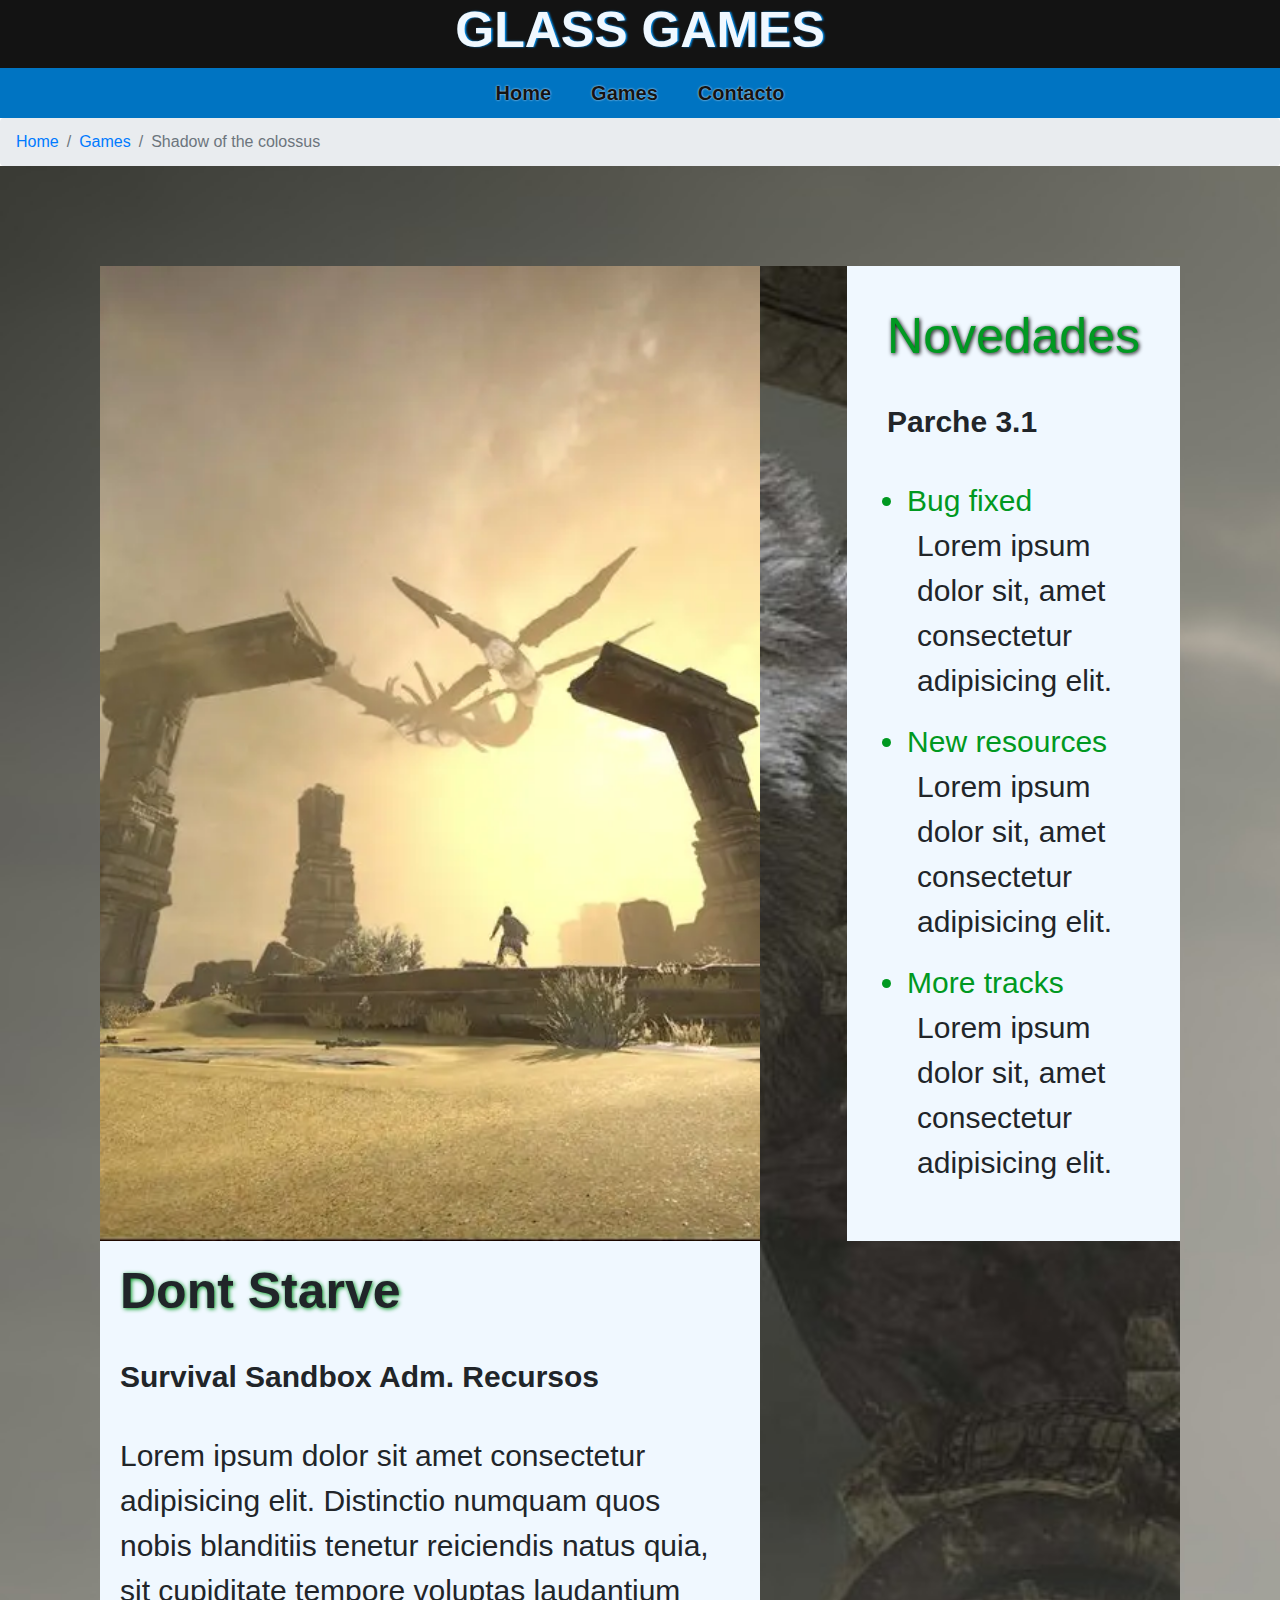
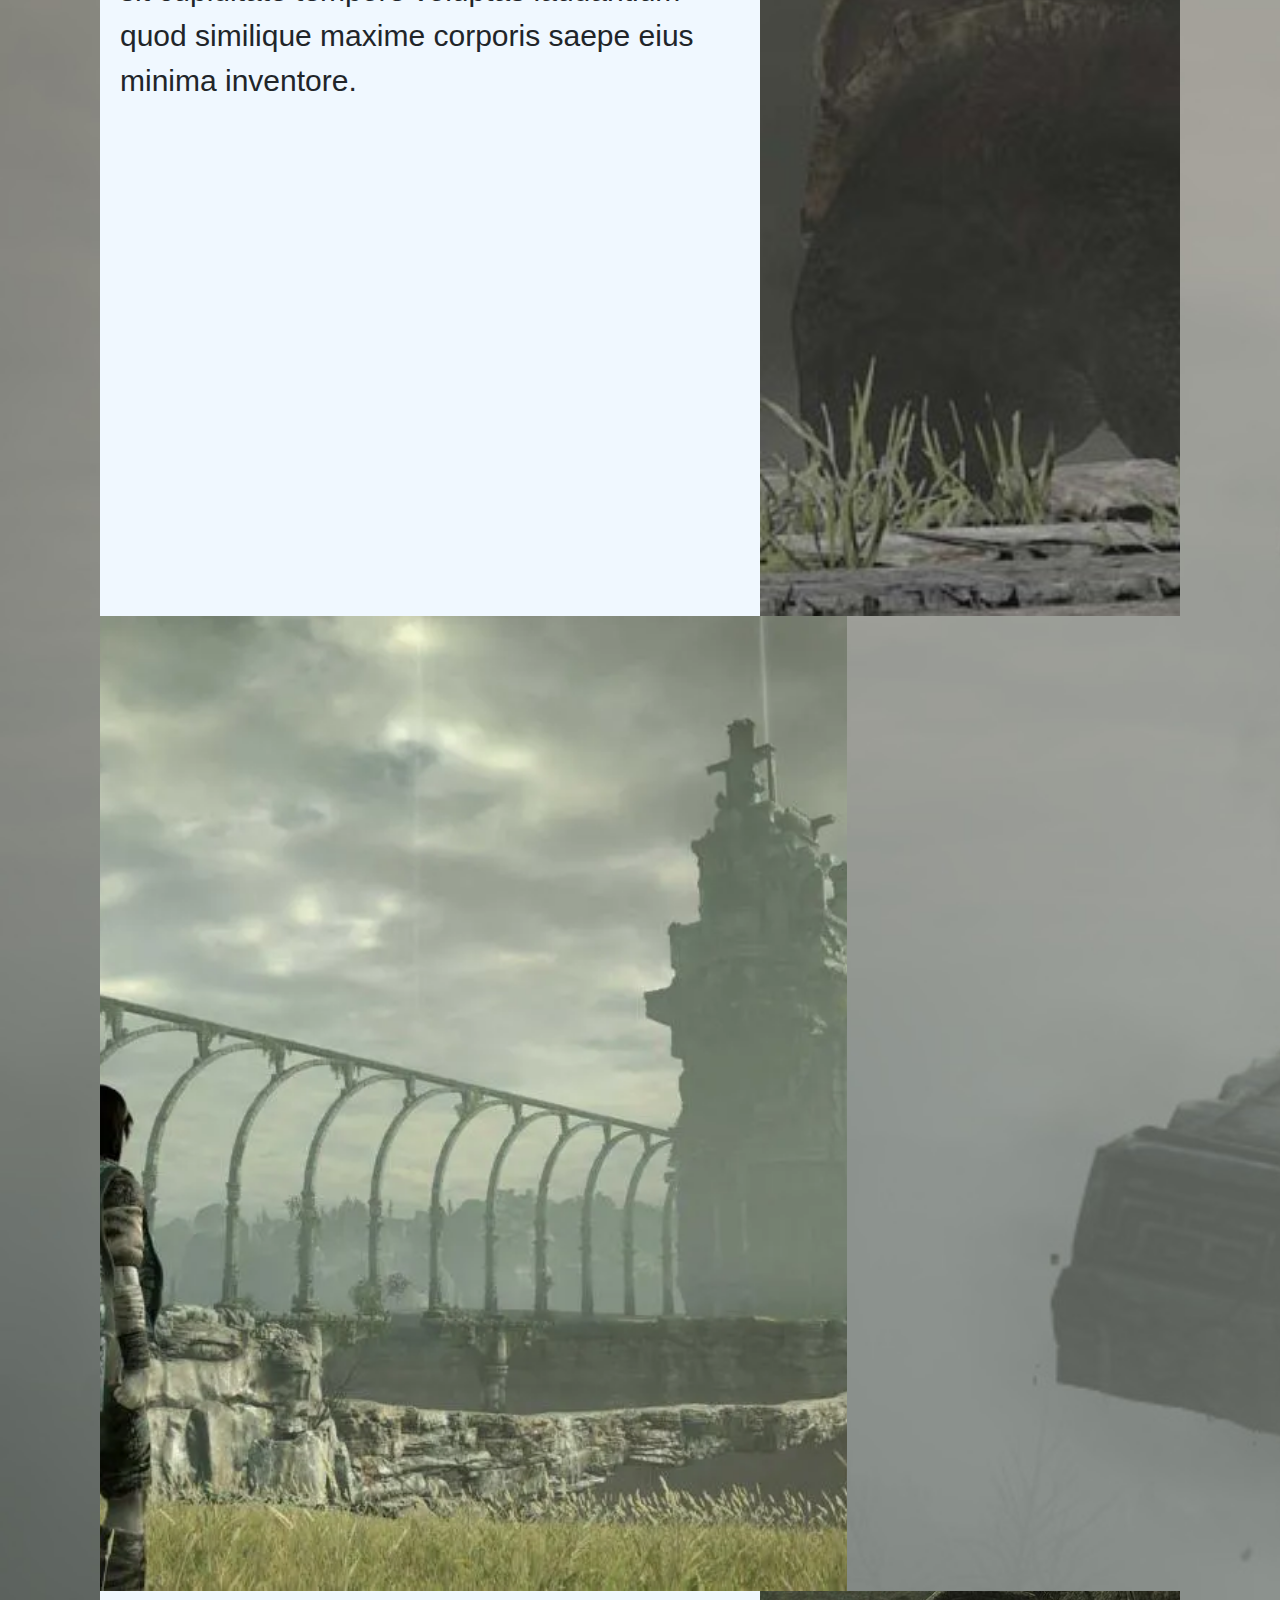
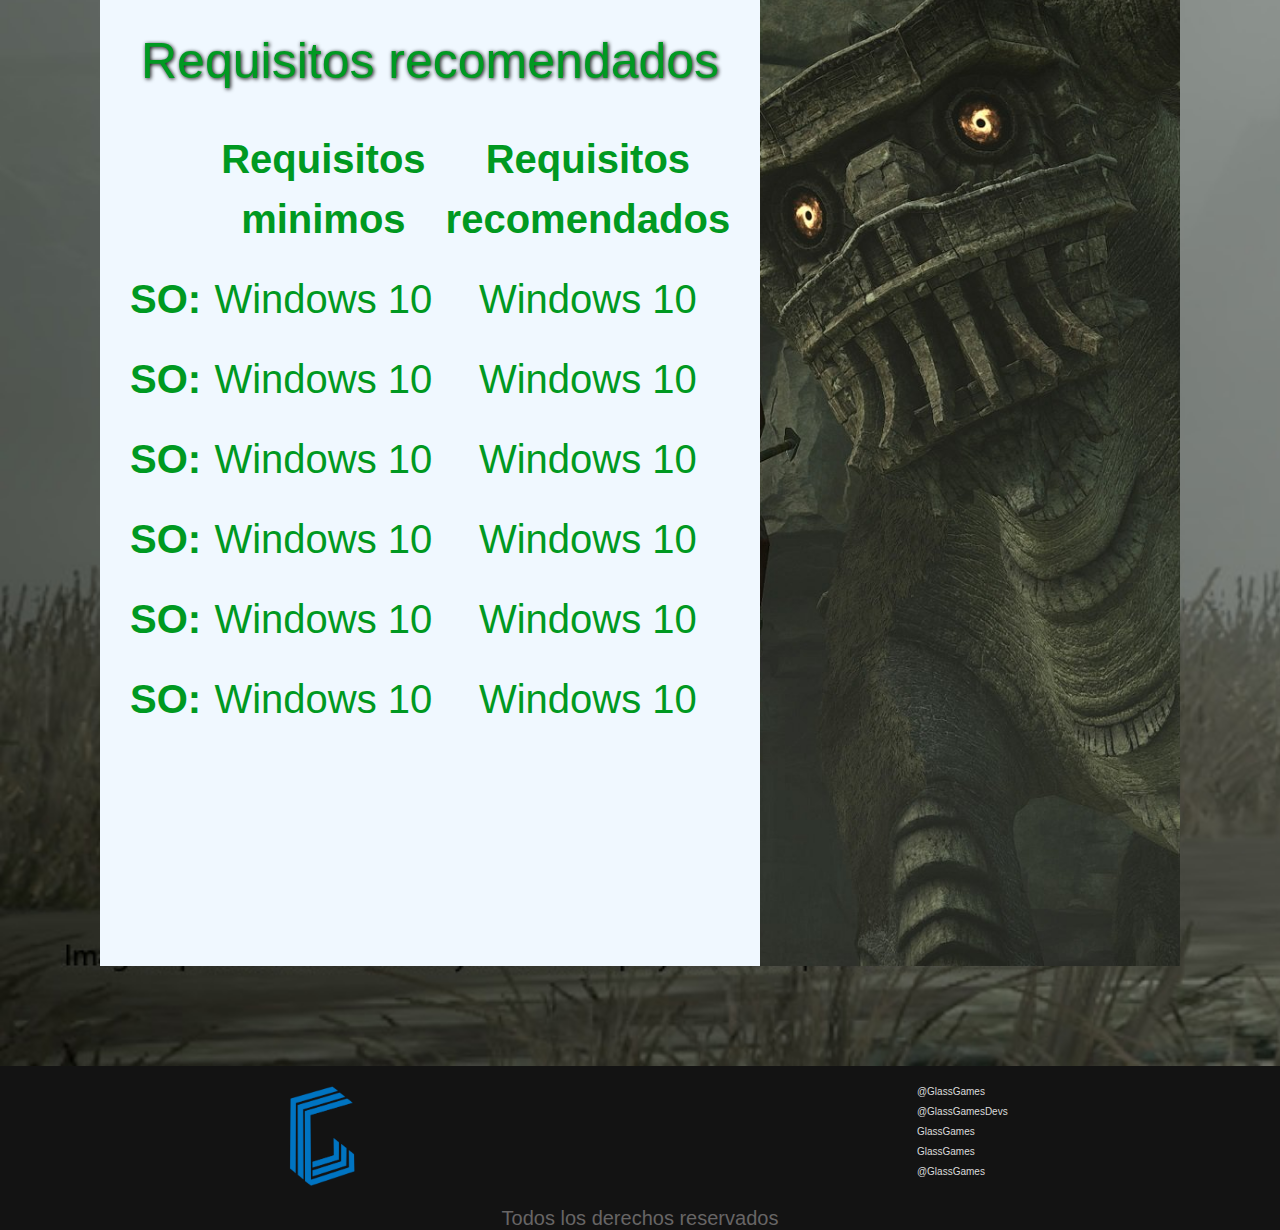
==== commit b42f4e37: "ggs/st" ====
--- a/pages/colossus.html
+++ b/pages/colossus.html
@@ -27,7 +27,6 @@
             <li><a class="nav" href="#">Home</a></li>          
             <li><a class="nav" href="../pages/games.html">Games</a></li>
             <li><a class="nav" href="../pages/contacto.html">Contacto</a></li>
-            <li><a class="nav"href="../pages/tienda.html">Tienda</a></li>
         </ul>
     </nav>
     <div aria-label="breadcrumb">
--- a/css/styles.css
+++ b/css/styles.css
@@ -697,7 +697,7 @@
   display: grid;
   grid-template-columns: repeat(3, 1fr);
   grid-template-rows: 1fr 1fr 1fr 1fr;
-  padding: 100px;
+  padding: 0px;
 }
 .metalgear-page .metalgear-grid .metalgear-boss {
   background-image: url(../multimedia/mg31.jpg);
@@ -936,10 +936,10 @@
   text-align: center;
 }
 .contacto .formulario .datos .input-datos {
-  font-size: 50px;
+  font-size: 30px;
   text-align: center;
-  height: 100px;
-  width: 1000px;
+  height: 80px;
+  width: 700px;
   border: solid 5px #131313;
   border-radius: 5px;
 }
@@ -950,10 +950,10 @@
   align-items: center;
 }
 .contacto .formulario .comentarios .textarea {
-  font-size: 50px;
+  font-size: 30px;
   text-align: center;
-  height: 400px;
-  width: 1000px;
+  height: 300px;
+  width: 700px;
   border: solid 5px #131313;
   border-radius: 5px;
 }
@@ -963,7 +963,7 @@
   flex-direction: row;
   align-items: center;
   justify-content: space-evenly;
-  font-size: 40px;
+  font-size: 30px;
 }
 .contacto .formulario .botones .enviar {
   padding: 10px;
@@ -982,8 +982,8 @@
 }
 .contacto .contacto-zelda {
   position: absolute;
-  height: 1000px;
-  margin-left: 60%;
+  height: 800px;
+  translate: 500px -700px;
   filter: opacity(0.3);
 }
 .contacto .redes {
@@ -1152,173 +1152,6 @@
   text-shadow: 1px 0px 3px #0093F5;
 }
 
-.merchandise {
-  background-image: linear-gradient(to bottom, rgba(240, 248, 255, 0.61) 99.9%, rgba(255, 0, 0, 0)), url(../multimedia/patron-back.webp);
-}
-.merchandise .titulotienda {
-  font-family: "Kanit", sans-serif;
-  font-style: bold;
-  font-weight: 700;
-  background-color: #F75A19;
-  text-shadow: 3px 0px 4px #0093F5;
-  color: #ffffff;
-  font-size: 50px;
-  text-align: center;
-  padding: 20px;
-}
-.merchandise .titulo-filtro {
-  padding: 30px;
-}
-.merchandise .filtro-selector, .merchandise .filtro-label {
-  padding-right: 20px;
-}
-.merchandise .filtro-selector, .merchandise .filtro-label, .merchandise .titulo-filtro {
-  font-size: 30px;
-  display: inline;
-  height: 20px;
-  width: 20px;
-  margin-top: 40px;
-}
-.merchandise #cards {
-  justify-items: center;
-  grid-row: 2/3;
-}
-.merchandise #cards .zelda {
-  display: flex;
-  justify-content: space-evenly;
-  align-items: center;
-  padding: 40px;
-}
-.merchandise #cards .dont-starve {
-  display: flex;
-  justify-content: space-evenly;
-  align-items: center;
-  padding: 40px;
-}
-.merchandise #cards .colossus {
-  display: flex;
-  justify-content: space-evenly;
-  align-items: center;
-  padding: 40px;
-}
-.merchandise #cards .card {
-  color: #131313;
-  text-shadow: 1px 0px 2px #0074C2;
-  min-width: 45rem;
-  background-color: rgba(247, 92, 25, 0.7098039216);
-  border: 1px solid rgb(186, 186, 186);
-}
-.merchandise #cards .card .card-img-top {
-  height: 780px;
-}
-.merchandise #cards .card .card-title {
-  font-family: "Kanit", sans-serif;
-  font-style: bold;
-  font-weight: 400;
-  font-size: 40px;
-  text-align: center;
-}
-.merchandise #cards .card .card-body {
-  flex: none;
-}
-.merchandise #cards .card .list-group-flush .list-group-item {
-  border: none;
-  color: #131313;
-  font-family: "Noto Serif Georgian", serif;
-  font-weight: 800;
-  font-size: 20px;
-  justify-self: center;
-  text-align: center;
-}
-.merchandise #cards .card .list-group-flush .list-group-item .favoritos {
-  font-size: 40px;
-  border: transparent;
-  background-color: transparent;
-  background-size: 100px;
-  display: flex;
-  text-align: right;
-}
-.merchandise #cards .card .list-group-flush .list-group-item .favoritos .fa-regular {
-  color: red;
-  cursor: pointer;
-  text-align: right;
-}
-.merchandise #cards .card .list-group-flush .list-group-item .favoritos .fa-solid {
-  display: none;
-}
-.merchandise #cards .card .list-group-flush .list-group-item .favoritos:focus {
-  display: flex;
-}
-.merchandise #cards .card .list-group-flush .list-group-item .favoritos:focus .fa-regular {
-  display: none;
-}
-.merchandise #cards .card .list-group-flush .list-group-item .favoritos:focus .fa-solid {
-  color: red;
-  display: block;
-  text-align: right;
-}
-.merchandise #cards .card .btn-group-lg > .btn, .merchandise #cards .card .btn-lg {
-  background-color: #dbdbdb;
-  border: rgb(186, 186, 186);
-  color: #0074C2;
-  padding: 0.5rem 1rem;
-  font-size: 2.5rem;
-  line-height: 1.5;
-  border-radius: 0.3rem;
-  width: -webkit-fill-available;
-}
-.merchandise .merch {
-  padding: 30px;
-}
-.merchandise .merch .new-arrivals {
-  font-family: "Kanit", sans-serif;
-  font-weight: bolder;
-  color: #F75A19;
-  text-shadow: 1px 0px 5px #0065A8;
-  text-align: center;
-  font-size: 80px;
-  padding: 40px;
-}
-.merchandise .merch .carousel-caption {
-  background-color: rgba(247, 92, 25, 0.7215686275);
-  border-radius: 5px;
-  color: #131313;
-  font-size: 20px;
-}
-.merchandise .merch .carousel-control-prev {
-  color: transparent;
-  text-align: center;
-}
-.merchandise .merch .carousel-control-next {
-  color: transparent;
-  text-align: center;
-}
-.merchandise .boton-tienda {
-  position: fixed;
-  bottom: 20px;
-  right: 20px;
-  background-color: #235475;
-  border-radius: 100px;
-  border: solid 50px #235475;
-  line-height: 50px;
-}
-.merchandise .boton-tienda .fa-cart-shopping {
-  color: #F75A19;
-  font-size: 100px;
-}
-
-#zelda:checked ~ #cards .dont-starve, #zelda:checked ~ #cards .colossus {
-  display: none;
-}
-
-#dont-starve:checked ~ #cards .zelda, #dont-starve:checked ~ #cards .colossus {
-  display: none;
-}
-
-#colossus:checked ~ #cards .zelda, #colossus:checked ~ #cards .dont-starve {
-  display: none;
-}
-
 @media only screen and (min-width: 375px) and (max-width: 970px) {
   .header {
     width: 100%;
@@ -1422,8 +1255,1169 @@
   }
   .juegos {
     background-color: #131313;
+    height: 100%;
+    width: 100%;
+  }
+  .juegos .contenedor-titulo {
+    text-align: center;
+    padding: 10px;
+  }
+  .juegos .contenedor-titulo .titulo-games {
+    font-size: 50px;
+    justify-self: center;
+    align-self: center;
+    color: #ffffff;
+    font-family: "Kanit", sans-serif;
+    font-weight: 800;
+    text-shadow: 2px 0px 3px #0093F5;
+  }
+  .juegos .contenedor-juegos {
+    background-image: linear-gradient(to right, #131313 7%, #0074C2 20%);
+  }
+  .juegos .contenedor-juegos .portadas {
+    display: flex;
+    flex-direction: column;
+    justify-content: space-around;
+    align-content: stretch;
+    align-items: center;
+    padding: 10px 0px 10px 10px;
+  }
+  .juegos .contenedor-juegos .portadas a {
+    transform: skew(-6deg);
+  }
+  .juegos .contenedor-juegos .portadas .link-dst {
+    background-image: url(../multimedia/Dst.jpg);
+    background-size: cover;
+    background-position: top;
+    height: 150px;
+    width: 350px;
+    border-radius: 10px;
+    margin: 5px 0px 5px 0px;
+  }
+  .juegos .contenedor-juegos .portadas .link-zelda {
+    background-image: url(../multimedia/zbotw.jpg);
+    background-size: cover;
+    background-position: bottom;
+    height: 150px;
+    width: 350px;
+    border-radius: solid 5px;
+    border-radius: 10px;
+    margin: 5px 0px 5px 0px;
+  }
+  .juegos .contenedor-juegos .portadas .link-colossus {
+    background-image: url(../multimedia/sotc.webp);
+    background-size: cover;
+    background-position: center;
+    height: 150px;
+    width: 350px;
+    border-radius: solid 5px;
+    border-radius: 10px;
+    margin: 5px 0px 5px 0px;
+  }
+  .juegos .contenedor-juegos .portadas .link-mgs {
+    background-image: url(../multimedia/mgs1.jpg);
+    background-size: cover;
+    background-position: bottom;
+    height: 150px;
+    width: 350px;
+    border-radius: solid 5px;
+    border-radius: 10px;
+    margin: 5px 0px 5px 0px;
+  }
+  .contacto {
+    height: 100vh;
+    width: 100%;
+  }
+  .contacto .titulo-contactanos {
+    font-size: 40px;
+    padding: 0px;
+  }
+  .contacto .redes-formulario {
+    width: 80%;
+  }
+  .contacto .formulario {
+    margin: 20px 0px 20px 0px;
+  }
+  .contacto .formulario .datos {
+    font-size: 30px;
+  }
+  .contacto .formulario .datos .titulo-datos {
+    font-size: 30px;
+  }
+  .contacto .formulario .datos .label-datos {
+    font-size: 50px;
+  }
+  .contacto .formulario .datos .input-datos {
+    font-size: 20px;
+    height: 50px;
+    width: 300px;
+  }
+  .contacto .formulario .comentarios {
+    padding: 10px 10px 10px 20px;
+  }
+  .contacto .formulario .comentarios .textarea {
+    font-size: 20px;
+    height: 200px;
+    width: 300px;
+  }
+  .contacto .formulario .botones {
+    padding: 0px;
+    font-size: 15px;
+  }
+  .contacto .redes .insta {
+    height: 80px;
+    width: 80px;
+    font-size: 60px;
+  }
+  .contacto .redes .insta:hover {
+    height: 80px;
+    width: 50vh;
+    font-size: 50px;
+  }
+  .contacto .redes .insta:hover .titulo-insta {
+    padding: 20px 20px 20px 10px;
+    font-size: 25px;
+  }
+  .contacto .redes .twitter {
+    height: 80px;
+    width: 80px;
+    font-size: 60px;
+  }
+  .contacto .redes .twitter:hover {
+    height: 80px;
+    width: 50vh;
+    font-size: 50px;
+  }
+  .contacto .redes .twitter:hover .titulo-twitter {
+    padding: 20px 20px 20px 10px;
+    font-size: 23px;
+  }
+  .contacto .redes .youtube {
+    height: 80px;
+    width: 80px;
+    font-size: 60px;
+  }
+  .contacto .redes .youtube:hover {
+    height: 80px;
+    width: 50vh;
+    font-size: 50px;
+  }
+  .contacto .redes .youtube:hover .titulo-youtube {
+    padding: 20px 20px 20px 10px;
+    font-size: 25px;
+  }
+  .contacto .redes .steam {
+    height: 80px;
+    width: 80px;
+    font-size: 60px;
+  }
+  .contacto .redes .steam:hover {
+    height: 80px;
+    width: 50vh;
+    font-size: 50px;
+  }
+  .contacto .redes .steam:hover .titulo-steam {
+    padding: 20px 20px 20px 10px;
+    font-size: 25px;
+  }
+  .contacto .redes .twitch {
+    height: 80px;
+    width: 80px;
+    font-size: 60px;
+  }
+  .contacto .redes .twitch:hover {
+    height: 80px;
+    width: 50vh;
+    font-size: 50px;
+  }
+  .contacto .redes .twitch:hover .titulo-twitch {
+    padding: 20px 20px 20px 10px;
+    font-size: 25px;
+  }
+}
+.dst-page .dst-grid {
+  grid-template-columns: 1fr 1fr 1fr 1fr;
+  grid-template-rows: 1fr 1fr 1fr;
+  padding: 0px;
+}
+.dst-page .dst-grid .dst-boss {
+  grid-row: 1/3;
+  grid-column: 2/4;
+}
+.dst-page .dst-grid .dst-gif {
+  background-size: 750px 880px;
+  grid-row: 2/3;
+  grid-column: 3/5;
+}
+.dst-page .dst-grid .dst-img {
+  grid-row: 1/2;
+  grid-column: 1/3;
+  background-position: 0px;
+}
+.dst-page .dst-grid .dst-img2 {
+  grid-row: 3/4;
+  grid-column: 1/5;
+}
+.dst-page .dst-grid .dst-texto {
+  grid-row: 1/2;
+  grid-column: 3/5;
+  font-size: 30px;
+  padding: 40px;
+}
+.dst-page .dst-grid .dst-texto .dst-titulo {
+  font-size: 21px;
+  font-weight: 600;
+}
+.dst-page .dst-grid .dst-texto p {
+  margin-top: 0;
+  margin-bottom: 1rem;
+  font-size: 8px;
+}
+.dst-page .dst-grid .dst-texto .dst-genre {
+  font-size: 10px;
+  padding: 10px 0px 10px 0px;
+}
+.dst-page .dst-grid .dst-img3 {
+  grid-row: 4/5;
+  grid-column: 1/4;
+}
+.dst-page .novedades {
+  grid-row: 4/5;
+  grid-column: 4/5;
+  font-size: 30px;
+  padding: 10px;
+}
+.dst-page .novedades .titulo-novedades {
+  font-size: 20px;
+}
+.dst-page .novedades .dst-parche {
+  font-size: 10px;
+  padding: 0px;
+}
+.dst-page .novedades ul {
+  padding: 0px 0px 0px 20px;
+  font-size: 10px;
+}
+.dst-page .novedades li {
+  font-size: 10px;
+}
+.dst-page .novedades p {
+  padding: 0px 0px 0px 10px;
+  margin-bottom: 1rem;
+  font-size: 8px;
+}
+.dst-page .requerimientos {
+  grid-column: 1/3;
+  grid-row: 2/3;
+  background-color: aliceblue;
+  width: 100%;
+  display: flex;
+  flex-direction: column;
+  align-content: center;
+  align-items: center;
+  padding: 20px;
+}
+.dst-page .requerimientos .titulo-requerimientos {
+  color: #235475;
+  font-size: 10px;
+  padding: 0px;
+  text-shadow: 1px 1px 4px #0093F5;
+}
+.dst-page .requerimientos table {
+  text-align: center;
+}
+.dst-page .requerimientos table th {
+  font-size: 10px;
+  padding: 10px;
+}
+.dst-page .requerimientos table td {
+  font-size: 10px;
+}
+
+.zelda-page .zelda-grid {
+  grid-template-columns: 1fr 1fr 1fr 1fr;
+  grid-template-rows: 1fr 1fr 1fr;
+  padding: 0px;
+}
+.zelda-page .zelda-grid .zelda-boss {
+  grid-row: 1/2;
+  grid-column: 3/5;
+  background-size: cover;
+}
+.zelda-page .zelda-grid .zelda-gif {
+  background-size: center;
+  grid-row: 2/3;
+  grid-column: 3/5;
+}
+.zelda-page .zelda-grid .zelda-img {
+  grid-row: 1/2;
+  grid-column: 1/3;
+  background-position: center;
+}
+.zelda-page .zelda-grid .zelda-img2 {
+  grid-row: 3/4;
+  grid-column: 1/5;
+}
+.zelda-page .zelda-grid .zelda-texto {
+  grid-row: 1/2;
+  grid-column: 3/5;
+  font-size: 30px;
+  padding: 40px;
+}
+.zelda-page .zelda-grid .zelda-texto .zelda-titulo {
+  font-size: 21px;
+  font-weight: 600;
+}
+.zelda-page .zelda-grid .zelda-texto p {
+  margin-top: 0;
+  margin-bottom: 1rem;
+  font-size: 8px;
+}
+.zelda-page .zelda-grid .zelda-texto .zelda-genre {
+  font-size: 10px;
+  padding: 10px 0px 10px 0px;
+}
+.zelda-page .zelda-grid .zelda-img3 {
+  grid-row: 4/5;
+  grid-column: 1/4;
+}
+.zelda-page .novedades {
+  grid-row: 4/5;
+  grid-column: 4/5;
+  font-size: 30px;
+  padding: 10px;
+}
+.zelda-page .novedades .titulo-novedades {
+  font-size: 20px;
+}
+.zelda-page .novedades .zelda-parche {
+  font-size: 10px;
+  padding: 0px;
+}
+.zelda-page .novedades ul {
+  padding: 0px 0px 0px 20px;
+  font-size: 10px;
+}
+.zelda-page .novedades li {
+  font-size: 10px;
+}
+.zelda-page .novedades p {
+  padding: 0px 0px 0px 10px;
+  margin-bottom: 1rem;
+  font-size: 8px;
+}
+.zelda-page .requerimientos {
+  grid-column: 1/3;
+  grid-row: 2/3;
+  background-color: aliceblue;
+  width: 100%;
+  display: flex;
+  flex-direction: column;
+  align-content: center;
+  align-items: center;
+  padding: 20px;
+}
+.zelda-page .requerimientos .titulo-requerimientos {
+  color: #235475;
+  font-size: 10px;
+  padding: 0px;
+  text-shadow: 1px 1px 4px #0093F5;
+}
+.zelda-page .requerimientos table {
+  text-align: center;
+}
+.zelda-page .requerimientos table th {
+  font-size: 10px;
+  padding: 10px;
+}
+.zelda-page .requerimientos table td {
+  font-size: 10px;
+}
+.zelda-page .colossus-page .colossus-grid {
+  grid-template-columns: 1fr 1fr 1fr;
+  grid-template-rows: 1fr 1fr 1fr 1fr;
+  padding: 0px;
+}
+.zelda-page .colossus-page .colossus-grid .colossus-boss {
+  grid-row: 1/3;
+  grid-column: 2/4;
+}
+.zelda-page .colossus-page .colossus-grid .colossus-gif {
+  background-size: cover;
+  background-position: center;
+  grid-row: 2/3;
+  grid-column: 2/4;
+}
+.zelda-page .colossus-page .colossus-grid .colossus-img {
+  grid-row: 1/2;
+  grid-column: 1/3;
+  background-position: center;
+}
+.zelda-page .colossus-page .colossus-grid .colossus-img2 {
+  grid-row: 4/5;
+  grid-column: 2/5;
+}
+.zelda-page .colossus-page .colossus-grid .colossus-texto {
+  grid-row: 2/3;
+  grid-column: 1/2;
+  font-size: 30px;
+  padding: 20px;
+}
+.zelda-page .colossus-page .colossus-grid .colossus-texto .colossus-titulo {
+  font-size: 21px;
+  font-weight: 600;
+}
+.zelda-page .colossus-page .colossus-grid .colossus-texto p {
+  margin-top: 0;
+  margin-bottom: 1rem;
+  font-size: 10px;
+}
+.zelda-page .colossus-page .colossus-grid .colossus-texto .colossus-genre {
+  font-size: 10px;
+  padding: 10px 0px 10px 0px;
+}
+.zelda-page .colossus-page .colossus-grid .colossus-img3 {
+  grid-row: 3/4;
+  grid-column: 1/5;
+}
+.zelda-page .colossus-page .novedades {
+  grid-row: 1/2;
+  grid-column: 3/4;
+  font-size: 30px;
+  padding: 10px;
+}
+.zelda-page .colossus-page .novedades .titulo-novedades {
+  font-size: 20px;
+}
+.zelda-page .colossus-page .novedades .colossus-parche {
+  font-size: 10px;
+  padding: 0px;
+}
+.zelda-page .colossus-page .novedades ul {
+  padding: 0px 0px 0px 20px;
+  font-size: 10px;
+}
+.zelda-page .colossus-page .novedades li {
+  font-size: 10px;
+}
+.zelda-page .colossus-page .novedades p {
+  padding: 0px 0px 0px 10px;
+  margin-bottom: 1rem;
+  font-size: 10px;
+}
+.zelda-page .colossus-page .requerimientos {
+  grid-column: 1/2;
+  grid-row: 4/5;
+  background-color: aliceblue;
+  width: 100%;
+  display: flex;
+  flex-direction: column;
+  align-content: center;
+  align-items: center;
+  padding: 20px;
+}
+.zelda-page .colossus-page .requerimientos .titulo-requerimientos {
+  color: #235475;
+  font-size: 10px;
+  padding: 0px;
+  text-shadow: 1px 1px 4px #0093F5;
+}
+.zelda-page .colossus-page .requerimientos table {
+  text-align: center;
+}
+.zelda-page .colossus-page .requerimientos table th {
+  font-size: 10px;
+  padding: 10px;
+}
+.zelda-page .colossus-page .requerimientos table td {
+  font-size: 10px;
+}
+.zelda-page .metalgear-page .metalgear-grid {
+  grid-template-columns: repeat(3, 1fr);
+  grid-template-rows: 1fr 1fr 1fr 1fr;
+  padding: 0px;
+}
+.zelda-page .metalgear-page .metalgear-grid .metalgear-boss {
+  grid-row: 4/5;
+  grid-column: 1/4;
+}
+.zelda-page .metalgear-page .metalgear-grid .metalgear-gif {
+  background-size: 750px 880px;
+  grid-row: 2/4;
+  grid-column: 2/4;
+}
+.zelda-page .metalgear-page .metalgear-grid .metalgear-img {
+  grid-row: 2/3;
+  grid-column: 2/3;
+  background-position: 0px;
+}
+.zelda-page .metalgear-page .metalgear-grid .metalgear-img2 {
+  grid-row: 3/4;
+  grid-column: 1/2;
+}
+.zelda-page .metalgear-page .metalgear-grid .item5 {
+  grid-row: 1/2;
+  grid-column: 1/3;
+}
+.zelda-page .metalgear-page .metalgear-grid .metalgear-texto {
+  grid-row: 2/3;
+  grid-column: 1/2;
+  font-size: 30px;
+  padding: 40px;
+}
+.zelda-page .metalgear-page .metalgear-grid .metalgear-texto .metalgear-titulo {
+  font-size: 21px;
+  font-weight: 600;
+}
+.zelda-page .metalgear-page .metalgear-grid .metalgear-texto p {
+  margin-top: 0;
+  margin-bottom: 1rem;
+  font-size: 8px;
+}
+.zelda-page .metalgear-page .metalgear-grid .metalgear-texto .metalgear-genre {
+  font-size: 10px;
+  padding: 10px 0px 10px 0px;
+}
+.zelda-page .metalgear-page .metalgear-grid .metalgear-img3 {
+  grid-row: 2/2;
+  grid-column: 2/3;
+}
+.zelda-page .metalgear-page .novedades {
+  grid-row: 1/2;
+  grid-column: 3/4;
+  font-size: 30px;
+  padding: 10px;
+}
+.zelda-page .metalgear-page .novedades .titulo-novedades {
+  font-size: 20px;
+}
+.zelda-page .metalgear-page .novedades .metalgear-parche {
+  font-size: 10px;
+  padding: 0px;
+}
+.zelda-page .metalgear-page .novedades ul {
+  padding: 0px 0px 0px 20px;
+  font-size: 10px;
+}
+.zelda-page .metalgear-page .novedades li {
+  font-size: 10px;
+}
+.zelda-page .metalgear-page .novedades p {
+  padding: 0px 0px 0px 10px;
+  margin-bottom: 1rem;
+  font-size: 8px;
+}
+.zelda-page .metalgear-page .requerimientos {
+  grid-column: 1/2;
+  grid-row: 4/5;
+  background-color: aliceblue;
+  width: 100%;
+  display: flex;
+  flex-direction: column;
+  align-content: center;
+  align-items: center;
+  padding: 20px;
+}
+.zelda-page .metalgear-page .requerimientos .titulo-requerimientos {
+  color: #235475;
+  font-size: 10px;
+  padding: 0px;
+  text-shadow: 1px 1px 4px #0093F5;
+}
+.zelda-page .metalgear-page .requerimientos table {
+  text-align: center;
+}
+.zelda-page .metalgear-page .requerimientos table th {
+  font-size: 10px;
+  padding: 10px;
+}
+.zelda-page .metalgear-page .requerimientos table td {
+  font-size: 10px;
+}
+.zelda-page .colossus-page .colossus-grid {
+  grid-template-columns: 1fr 1fr 1fr;
+  grid-template-rows: 1fr 1fr 1fr 1fr;
+  padding: 0px;
+}
+.zelda-page .colossus-page .colossus-grid .colossus-boss {
+  grid-row: 1/3;
+  grid-column: 2/4;
+}
+.zelda-page .colossus-page .colossus-grid .colossus-gif {
+  background-size: 750px 880px;
+  grid-row: 2/3;
+  grid-column: 2/4;
+}
+.zelda-page .colossus-page .colossus-grid .colossus-img {
+  grid-row: 1/2;
+  grid-column: 1/3;
+  background-position: center;
+}
+.zelda-page .colossus-page .colossus-grid .colossus-img2 {
+  grid-row: 4/5;
+  grid-column: 2/5;
+}
+.zelda-page .colossus-page .colossus-grid .colossus-texto {
+  grid-row: 2/3;
+  grid-column: 1/2;
+  font-size: 30px;
+  padding: 20px;
+}
+.zelda-page .colossus-page .colossus-grid .colossus-texto .colossus-titulo {
+  font-size: 21px;
+  font-weight: 600;
+}
+.zelda-page .colossus-page .colossus-grid .colossus-texto p {
+  margin-top: 0;
+  margin-bottom: 1rem;
+  font-size: 8px;
+}
+.zelda-page .colossus-page .colossus-grid .colossus-texto .colossus-genre {
+  font-size: 10px;
+  padding: 10px 0px 10px 0px;
+}
+.zelda-page .colossus-page .colossus-grid .colossus-img3 {
+  grid-row: 3/4;
+  grid-column: 1/5;
+}
+.zelda-page .colossus-page .novedades {
+  grid-row: 1/2;
+  grid-column: 3/4;
+  font-size: 30px;
+  padding: 10px;
+}
+.zelda-page .colossus-page .novedades .titulo-novedades {
+  font-size: 20px;
+}
+.zelda-page .colossus-page .novedades .colossus-parche {
+  font-size: 10px;
+  padding: 0px;
+}
+.zelda-page .colossus-page .novedades ul {
+  padding: 0px 0px 0px 20px;
+  font-size: 10px;
+}
+.zelda-page .colossus-page .novedades li {
+  font-size: 10px;
+}
+.zelda-page .colossus-page .novedades p {
+  padding: 0px 0px 0px 10px;
+  margin-bottom: 1rem;
+  font-size: 8px;
+}
+.zelda-page .colossus-page .requerimientos {
+  grid-column: 1/2;
+  grid-row: 4/5;
+  background-color: aliceblue;
+  width: 100%;
+  display: flex;
+  flex-direction: column;
+  align-content: center;
+  align-items: center;
+  padding: 20px;
+}
+.zelda-page .colossus-page .requerimientos .titulo-requerimientos {
+  color: #235475;
+  font-size: 10px;
+  padding: 0px;
+  text-shadow: 1px 1px 4px #0093F5;
+}
+.zelda-page .colossus-page .requerimientos table {
+  text-align: center;
+}
+.zelda-page .colossus-page .requerimientos table th {
+  font-size: 10px;
+  padding: 10px;
+}
+.zelda-page .colossus-page .requerimientos table td {
+  font-size: 10px;
+}
+
+@media only screen and (min-width: 971px) and (max-width: 1400px) {
+  .header {
+    width: 100%;
+  }
+  .header .logo {
+    height: 100px;
+  }
+  .header .titulo-glass-game {
+    font-size: 50px;
+  }
+  .navegador {
+    background-color: #0074C2;
+    display: flex;
+    justify-content: center;
+    text-align: center;
+    list-style: none;
+    margin: 0px;
+  }
+  .navegador :hover {
+    background-color: #252525;
+    color: aliceblue;
+    text-decoration: none;
+  }
+  .nav {
+    font-size: 20px;
+  }
+  .footer .foot .logo-footer {
+    height: 100px;
+  }
+  .footer .foot .redes {
+    font-size: 20px;
+  }
+  .footer .foot .redes .redes-titulo {
+    font-size: 10px;
+  }
+  .footer .foot .redes .redes-titulo h4 {
+    font-size: 10px;
+  }
+  .footer .copyright {
+    font-size: 20px;
+  }
+  .main {
+    width: 100%;
+    height: 100%;
+  }
+  .main .lanzamiento {
+    background-size: cover;
+    background-repeat: no-repeat;
+    background-position: center;
+    padding: 0;
+  }
+  .main .lanzamiento .trailer-boton {
+    height: 50px;
+    width: 50px;
+  }
+  .main .lanzamiento .trailer-boton .fa-youtube {
+    font-size: 100px;
+  }
+  .main .lanzamiento .trailer-boton:focus .zelda-gif {
+    width: 350px;
+    height: 200px;
+  }
+  .main .mainjuegos .multimediajuegos {
+    grid-template-columns: 1fr 6fr 6fr 6fr 1fr;
+    grid-template-rows: 200px 200px 200px;
+    padding: 50px;
+  }
+  .main .mainjuegos .multimediajuegos .metalgear {
+    grid-column: 3/4;
+    grid-row: 1/2;
+    background-image: url(../multimedia/mgs1.jpg);
+    background-size: cover;
+    background-position: center;
+  }
+  .main .mainjuegos .multimediajuegos .contenedor-juegos {
+    background-size: 500px;
+    background-position: 280px;
+    height: 200px;
+  }
+  .main .mainjuegos .multimediajuegos .contenedor-juegos .logo-juegos {
+    height: 100px;
+    translate: 20px 70px;
+  }
+  .main #nosotros {
+    width: auto;
+    height: 400px;
+    padding-bottom: 20px;
+    grid-template-rows: 10% 80%;
+  }
+  .main #nosotros h3 {
+    font-size: 30px;
+    font-weight: 600;
+    text-shadow: 1px 0px 1px #0074C2;
+  }
+  .main #nosotros .historia {
+    background-image: linear-gradient(rgba(255, 255, 255, 0) 50%, #252525 95%), url(../multimedia/team.jpg);
+    background-size: cover;
+    height: auto;
+    width: auto;
+    font-size: 15px;
+  }
+  .juegos {
+    background-color: #131313;
     height: 80vh;
     width: 100%;
+  }
+  .juegos .contenedor-titulo {
+    text-align: center;
+    padding: 30px;
+  }
+  .juegos .contenedor-titulo .titulo-games {
+    font-size: 40px;
+    justify-self: center;
+    align-self: center;
+    color: #ffffff;
+    font-family: "Kanit", sans-serif;
+    font-weight: 800;
+    text-shadow: 2px 0px 3px #0093F5;
+  }
+  .juegos .contenedor-juegos {
+    background-image: linear-gradient(to right, #131313 7%, #0074C2 20%);
+  }
+  .juegos .contenedor-juegos .portadas {
+    display: flex;
+    justify-content: space-around;
+    padding: 50px;
+    align-content: stretch;
+    align-items: center;
+  }
+  .juegos .contenedor-juegos .portadas a {
+    transform: skew(-6deg);
+  }
+  .juegos .contenedor-juegos .portadas .link-dst {
+    background-image: url(../multimedia/Dst.jpg);
+    background-size: cover;
+    background-position: 0px 0px;
+    height: 500px;
+    width: 200px;
+    border-radius: 10px;
+    margin: 0px 10px;
+  }
+  .juegos .contenedor-juegos .portadas .link-zelda {
+    background-image: url(../multimedia/zbotw.jpg);
+    background-size: cover;
+    background-position: bottom;
+    height: 500px;
+    width: 200px;
+    border-radius: solid 5px;
+    border-radius: 10px;
+    margin: 0px 10px;
+  }
+  .juegos .contenedor-juegos .portadas .link-colossus {
+    background-image: url(../multimedia/sotc.webp);
+    background-size: cover;
+    background-position: top;
+    height: 500px;
+    width: 200px;
+    border-radius: solid 5px;
+    border-radius: 10px;
+    margin: 0px 10px;
+  }
+  .juegos .contenedor-juegos .portadas .link-mgs {
+    background-image: url(../multimedia/mgs1.jpg);
+    background-size: cover;
+    background-position: bottom;
+    height: 500px;
+    width: 200px;
+    border-radius: solid 5px;
+    border-radius: 10px;
+    margin: 0px 10px;
+  }
+  .contacto {
+    height: 100vh;
+    width: 100%;
+  }
+  .contacto .titulo-contactanos {
+    font-size: 40px;
+    padding: 0px;
+  }
+  .contacto .redes-formulario {
+    width: 100%;
+  }
+  .contacto .formulario {
+    margin: 0px 10px 0px 10px;
+  }
+  .contacto .formulario .datos {
+    font-size: 30px;
+  }
+  .contacto .formulario .datos .titulo-datos {
+    font-size: 30px;
+  }
+  .contacto .formulario .datos .label-datos {
+    font-size: 50px;
+  }
+  .contacto .formulario .datos .input-datos {
+    font-size: 30px;
+    height: 50px;
+    width: 700px;
+  }
+  .contacto .formulario .comentarios {
+    padding: 20px;
+  }
+  .contacto .formulario .comentarios .textarea {
+    font-size: 30px;
+    height: 200px;
+    width: 700px;
+  }
+  .contacto .formulario .botones {
+    padding: 10px;
+    font-size: 20px;
+  }
+  .contacto .redes .insta {
+    height: 100px;
+    width: 100px;
+    font-size: 80px;
+  }
+  .contacto .redes .insta:hover {
+    height: 150px;
+    width: 100vh;
+    font-size: 100px;
+  }
+  .contacto .redes .insta:hover .titulo-insta {
+    padding: 20px;
+    font-size: 80px;
+  }
+  .contacto .redes .twitter {
+    height: 100px;
+    width: 100px;
+    font-size: 80px;
+  }
+  .contacto .redes .twitter:hover {
+    height: 150px;
+    width: 100vh;
+    font-size: 100px;
+  }
+  .contacto .redes .twitter:hover .titulo-twitter {
+    padding: 20px;
+    font-size: 60px;
+  }
+  .contacto .redes .youtube {
+    height: 100px;
+    width: 100px;
+    font-size: 80px;
+  }
+  .contacto .redes .youtube:hover {
+    height: 150px;
+    width: 100vh;
+    font-size: 100px;
+  }
+  .contacto .redes .youtube:hover .titulo-youtube {
+    padding: 20px;
+    font-size: 80px;
+  }
+  .contacto .redes .steam {
+    height: 100px;
+    width: 100px;
+    font-size: 80px;
+  }
+  .contacto .redes .steam:hover {
+    height: 150px;
+    width: 100vh;
+    font-size: 100px;
+  }
+  .contacto .redes .steam:hover .titulo-steam {
+    padding: 20px;
+    font-size: 80px;
+  }
+  .contacto .redes .twitch {
+    height: 100px;
+    width: 100px;
+    font-size: 80px;
+  }
+  .contacto .redes .twitch:hover {
+    height: 150px;
+    width: 100vh;
+    font-size: 100px;
+  }
+  .contacto .redes .twitch:hover .titulo-twitch {
+    padding: 20px;
+    font-size: 80px;
+  }
+  .metalgear-page .metalgear-grid {
+    grid-template-columns: repeat(3, 1fr);
+    grid-template-rows: 1fr 1fr 1fr 1fr;
+    padding: 0px;
+  }
+  .metalgear-page .metalgear-grid .metalgear-boss {
+    grid-row: 4/5;
+    grid-column: 1/4;
+  }
+  .metalgear-page .metalgear-grid .metalgear-gif {
+    background-size: 750px 880px;
+    grid-row: 2/4;
+    grid-column: 2/4;
+  }
+  .metalgear-page .metalgear-grid .metalgear-img {
+    grid-row: 2/3;
+    grid-column: 2/3;
+    background-position: 0px;
+  }
+  .metalgear-page .metalgear-grid .metalgear-img2 {
+    grid-row: 3/4;
+    grid-column: 1/2;
+  }
+  .metalgear-page .metalgear-grid .item5 {
+    grid-row: 1/2;
+    grid-column: 1/3;
+  }
+  .metalgear-page .metalgear-grid .metalgear-texto {
+    grid-row: 2/3;
+    grid-column: 1/2;
+    font-size: 30px;
+    padding: 40px;
+  }
+  .metalgear-page .metalgear-grid .metalgear-texto .metalgear-titulo {
+    font-size: 21px;
+    font-weight: 600;
+  }
+  .metalgear-page .metalgear-grid .metalgear-texto p {
+    margin-top: 0;
+    margin-bottom: 1rem;
+    font-size: 10px;
+  }
+  .metalgear-page .metalgear-grid .metalgear-texto .metalgear-genre {
+    font-size: 10px;
+    padding: 10px 0px 10px 0px;
+  }
+  .metalgear-page .metalgear-grid .metalgear-img3 {
+    grid-row: 2/2;
+    grid-column: 2/3;
+  }
+  .metalgear-page .novedades {
+    grid-row: 1/2;
+    grid-column: 3/4;
+    font-size: 30px;
+    padding: 10px;
+  }
+  .metalgear-page .novedades .titulo-novedades {
+    font-size: 20px;
+  }
+  .metalgear-page .novedades .metalgear-parche {
+    font-size: 10px;
+    padding: 0px;
+  }
+  .metalgear-page .novedades ul {
+    padding: 0px 0px 0px 20px;
+    font-size: 10px;
+  }
+  .metalgear-page .novedades li {
+    font-size: 10px;
+  }
+  .metalgear-page .novedades p {
+    padding: 0px 0px 0px 10px;
+    margin-bottom: 1rem;
+    font-size: 10px;
+  }
+  .metalgear-page .requerimientos {
+    grid-column: 1/2;
+    grid-row: 4/5;
+    background-color: aliceblue;
+    width: 100%;
+    display: flex;
+    flex-direction: column;
+    align-content: center;
+    align-items: center;
+    padding: 20px;
+  }
+  .metalgear-page .requerimientos .titulo-requerimientos {
+    color: #235475;
+    font-size: 10px;
+    padding: 0px;
+    text-shadow: 1px 1px 4px #0093F5;
+  }
+  .metalgear-page .requerimientos table {
+    text-align: center;
+  }
+  .metalgear-page .requerimientos table th {
+    font-size: 10px;
+    padding: 10px;
+  }
+  .metalgear-page .requerimientos table td {
+    font-size: 10px;
+  }
+}
+@media only screen and (min-width: 971px) and (max-width: 1400px) and (min-width: 1400px) and (max-width: 2560px) {
+  .header {
+    width: 100%;
+  }
+  .navegador {
+    background-color: #0074C2;
+    display: flex;
+    justify-content: center;
+    text-align: center;
+    list-style: none;
+    margin: 0px;
+  }
+  .navegador :hover {
+    background-color: #252525;
+    color: aliceblue;
+    text-decoration: none;
+  }
+  .nav {
+    font-size: 20px;
+  }
+  .footer .foot .logo-footer {
+    height: 150px;
+  }
+  .footer .foot .redes {
+    font-size: 30px;
+  }
+  .footer .foot .redes .redes-titulo {
+    font-size: 20px;
+  }
+  .footer .foot .redes .redes-titulo h4 {
+    font-size: 20px;
+  }
+  .footer .copyright {
+    font-size: 20px;
+  }
+  .main {
+    width: 100%;
+    height: 100%;
+  }
+  .main .lanzamiento {
+    background-size: cover;
+    background-repeat: no-repeat;
+    background-position: center;
+    padding: 0;
+    height: 100vh;
+  }
+  .main .lanzamiento .trailer-boton {
+    height: 50px;
+    width: 50px;
+  }
+  .main .lanzamiento .trailer-boton .fa-youtube {
+    font-size: 100px;
+  }
+  .main .lanzamiento .trailer-boton:focus .zelda-gif {
+    width: 700px;
+    height: 500px;
+  }
+  .main .mainjuegos .multimediajuegos {
+    grid-template-columns: 20% 20% 20% 20% 20%;
+    padding: 70px;
+    grid-template-rows: 300px 300px 300px;
+  }
+  .main .mainjuegos .multimediajuegos .metalgear {
+    grid-column: 3/4;
+    grid-row: 1/2;
+    background-image: url(../multimedia/mgs1.jpg);
+    background-size: cover;
+    background-position: center;
+  }
+  .main .mainjuegos .multimediajuegos .contenedor-juegos {
+    background-size: 500px;
+    background-position: center;
+    height: 100%;
+  }
+  .main .mainjuegos .multimediajuegos .contenedor-juegos .logo-juegos {
+    height: 100px;
+    translate: 100px 120px;
+  }
+  .main #nosotros {
+    width: auto;
+    height: 300px;
+    padding-bottom: 10px;
+    grid-template-rows: 15% 90%;
+  }
+  .main #nosotros h3 {
+    font-size: 30px;
+    font-weight: 600;
+    text-shadow: 1px 0px 1px #0074C2;
+  }
+  .main #nosotros .historia {
+    background-image: linear-gradient(rgba(255, 255, 255, 0) 50%, #252525 95%), url(../multimedia/team.jpg);
+    background-size: cover;
+    height: auto;
+    width: auto;
+    font-size: 15px;
+  }
+  .juegos {
+    background-color: #131313;
+    height: 100%;
+    width: 100%;
+    display: grid;
   }
   .juegos .contenedor-titulo {
     text-align: center;
@@ -1444,338 +2438,6 @@
   .juegos .contenedor-juegos .portadas {
     display: flex;
     justify-content: space-around;
-    padding: 50px;
-    align-content: stretch;
-    align-items: center;
-  }
-  .juegos .contenedor-juegos .portadas a {
-    transform: skew(-6deg);
-  }
-  .juegos .contenedor-juegos .portadas .link-dst {
-    background-image: url(../multimedia/Dst.jpg);
-    background-size: cover;
-    background-position: 0px 0px;
-    height: 200px;
-    width: 350px;
-    border-radius: 10px;
-    margin: 10px;
-  }
-  .juegos .contenedor-juegos .portadas .link-zelda {
-    background-image: url(../multimedia/zbotw.jpg);
-    background-size: cover;
-    background-position: bottom;
-    height: 200px;
-    width: 350px;
-    border-radius: solid 5px;
-    border-radius: 10px;
-    margin: 10px;
-  }
-  .juegos .contenedor-juegos .portadas .link-colossus {
-    background-image: url(../multimedia/sotc.webp);
-    background-size: cover;
-    background-position: top;
-    height: 200px;
-    width: 350px;
-    border-radius: solid 5px;
-    border-radius: 10px;
-    margin: 10px;
-  }
-  .juegos .contenedor-juegos .portadas .link-mgs {
-    background-image: url(../multimedia/mgs1.jpg);
-    background-size: cover;
-    background-position: bottom;
-    height: 200px;
-    width: 350px;
-    border-radius: solid 5px;
-    border-radius: 10px;
-    margin: 10px;
-  }
-}
-@media only screen and (min-width: 971px) and (max-width: 1400px) {
-  .header {
-    width: 100%;
-  }
-  .navegador {
-    background-color: #0074C2;
-    display: flex;
-    justify-content: center;
-    text-align: center;
-    list-style: none;
-    margin: 0px;
-  }
-  .navegador :hover {
-    background-color: #252525;
-    color: aliceblue;
-    text-decoration: none;
-  }
-  .nav {
-    font-size: 20px;
-  }
-  .footer .foot .logo-footer {
-    height: 150px;
-  }
-  .footer .foot .redes {
-    font-size: 30px;
-  }
-  .footer .foot .redes .redes-titulo {
-    font-size: 20px;
-  }
-  .footer .foot .redes .redes-titulo h4 {
-    font-size: 20px;
-  }
-  .footer .copyright {
-    font-size: 20px;
-  }
-  .main {
-    width: 100%;
-    height: 100%;
-  }
-  .main .lanzamiento {
-    background-size: cover;
-    background-repeat: no-repeat;
-    background-position: center;
-    padding: 0;
-    height: 100vh;
-  }
-  .main .lanzamiento .trailer-boton {
-    height: 50px;
-    width: 50px;
-  }
-  .main .lanzamiento .trailer-boton .fa-youtube {
-    font-size: 100px;
-  }
-  .main .lanzamiento .trailer-boton:focus .zelda-gif {
-    width: 700px;
-    height: 500px;
-  }
-  .main .mainjuegos .multimediajuegos {
-    grid-template-columns: 20% 20% 20% 20% 20%;
-    padding: 70px;
-    grid-template-rows: 300px 300px 300px;
-  }
-  .main .mainjuegos .multimediajuegos .metalgear {
-    grid-column: 3/4;
-    grid-row: 1/2;
-    background-image: url(../multimedia/mgs1.jpg);
-    background-size: cover;
-    background-position: center;
-  }
-  .main .mainjuegos .multimediajuegos .contenedor-juegos {
-    background-size: 500px;
-    background-position: center;
-    height: 100%;
-  }
-  .main .mainjuegos .multimediajuegos .contenedor-juegos .logo-juegos {
-    height: 100px;
-    translate: 100px 120px;
-  }
-  .main #nosotros {
-    width: auto;
-    height: 300px;
-    padding-bottom: 10px;
-    grid-template-rows: 15% 90%;
-  }
-  .main #nosotros h3 {
-    font-size: 30px;
-    font-weight: 600;
-    text-shadow: 1px 0px 1px #0074C2;
-  }
-  .main #nosotros .historia {
-    background-image: linear-gradient(rgba(255, 255, 255, 0) 50%, #252525 95%), url(../multimedia/team.jpg);
-    background-size: cover;
-    height: auto;
-    width: auto;
-    font-size: 15px;
-  }
-  .juegos {
-    background-color: #131313;
-    height: 80vh;
-    width: 100%;
-  }
-  .juegos .contenedor-titulo {
-    text-align: center;
-    padding: 30px;
-  }
-  .juegos .contenedor-titulo .titulo-games {
-    font-size: 70px;
-    justify-self: center;
-    align-self: center;
-    color: #ffffff;
-    font-family: "Kanit", sans-serif;
-    font-weight: 800;
-    text-shadow: 2px 0px 3px #0093F5;
-  }
-  .juegos .contenedor-juegos {
-    background-image: linear-gradient(to right, #131313 7%, #0074C2 20%);
-  }
-  .juegos .contenedor-juegos .portadas {
-    display: flex;
-    justify-content: space-around;
-    padding: 50px;
-    align-content: stretch;
-    align-items: center;
-  }
-  .juegos .contenedor-juegos .portadas a {
-    transform: skew(-6deg);
-  }
-  .juegos .contenedor-juegos .portadas .link-dst {
-    background-image: url(../multimedia/Dst.jpg);
-    background-size: cover;
-    background-position: center;
-    height: 700px;
-    width: 600px;
-    border-radius: solid 5px;
-    border-radius: 10px;
-  }
-  .juegos .contenedor-juegos .portadas .link-zelda {
-    background-image: url(../multimedia/zbotw.jpg);
-    background-size: cover;
-    background-position: center;
-    height: 700px;
-    width: 600px;
-    border-radius: solid 5px;
-    border-radius: 10px;
-  }
-  .juegos .contenedor-juegos .portadas .link-colossus {
-    background-image: url(../multimedia/sotc.webp);
-    background-size: cover;
-    background-position: center;
-    height: 700px;
-    width: 600px;
-    border-radius: solid 5px;
-    border-radius: 10px;
-  }
-  .juegos .contenedor-juegos .portadas .link-mgs {
-    background-image: url(../multimedia/mgs1.jpg);
-    background-size: cover;
-    background-position: center;
-    height: 700px;
-    width: 600px;
-    border-radius: solid 5px;
-    border-radius: 10px;
-  }
-}
-@media only screen and (min-width: 1400px) and (max-width: 2560px) {
-  .header {
-    width: 100%;
-  }
-  .navegador {
-    background-color: #0074C2;
-    display: flex;
-    justify-content: center;
-    text-align: center;
-    list-style: none;
-    margin: 0px;
-  }
-  .navegador :hover {
-    background-color: #252525;
-    color: aliceblue;
-    text-decoration: none;
-  }
-  .nav {
-    font-size: 20px;
-  }
-  .footer .foot .logo-footer {
-    height: 150px;
-  }
-  .footer .foot .redes {
-    font-size: 30px;
-  }
-  .footer .foot .redes .redes-titulo {
-    font-size: 20px;
-  }
-  .footer .foot .redes .redes-titulo h4 {
-    font-size: 20px;
-  }
-  .footer .copyright {
-    font-size: 20px;
-  }
-  .main {
-    width: 100%;
-    height: 100%;
-  }
-  .main .lanzamiento {
-    background-size: cover;
-    background-repeat: no-repeat;
-    background-position: center;
-    padding: 0;
-    height: 100vh;
-  }
-  .main .lanzamiento .trailer-boton {
-    height: 50px;
-    width: 50px;
-  }
-  .main .lanzamiento .trailer-boton .fa-youtube {
-    font-size: 100px;
-  }
-  .main .lanzamiento .trailer-boton:focus .zelda-gif {
-    width: 700px;
-    height: 500px;
-  }
-  .main .mainjuegos .multimediajuegos {
-    grid-template-columns: 20% 20% 20% 20% 20%;
-    padding: 70px;
-    grid-template-rows: 300px 300px 300px;
-  }
-  .main .mainjuegos .multimediajuegos .metalgear {
-    grid-column: 3/4;
-    grid-row: 1/2;
-    background-image: url(../multimedia/mgs1.jpg);
-    background-size: cover;
-    background-position: center;
-  }
-  .main .mainjuegos .multimediajuegos .contenedor-juegos {
-    background-size: 500px;
-    background-position: center;
-    height: 100%;
-  }
-  .main .mainjuegos .multimediajuegos .contenedor-juegos .logo-juegos {
-    height: 100px;
-    translate: 100px 120px;
-  }
-  .main #nosotros {
-    width: auto;
-    height: 300px;
-    padding-bottom: 10px;
-    grid-template-rows: 15% 90%;
-  }
-  .main #nosotros h3 {
-    font-size: 30px;
-    font-weight: 600;
-    text-shadow: 1px 0px 1px #0074C2;
-  }
-  .main #nosotros .historia {
-    background-image: linear-gradient(rgba(255, 255, 255, 0) 50%, #252525 95%), url(../multimedia/team.jpg);
-    background-size: cover;
-    height: auto;
-    width: auto;
-    font-size: 15px;
-  }
-  .juegos {
-    background-color: #131313;
-    height: 100%;
-    width: 100%;
-    display: grid;
-  }
-  .juegos .contenedor-titulo {
-    text-align: center;
-    padding: 30px;
-  }
-  .juegos .contenedor-titulo .titulo-games {
-    font-size: 70px;
-    justify-self: center;
-    align-self: center;
-    color: #ffffff;
-    font-family: "Kanit", sans-serif;
-    font-weight: 800;
-    text-shadow: 2px 0px 3px #0093F5;
-  }
-  .juegos .contenedor-juegos {
-    background-image: linear-gradient(to right, #131313 7%, #0074C2 20%);
-  }
-  .juegos .contenedor-juegos .portadas {
-    display: flex;
-    justify-content: space-around;
     align-content: stretch;
     align-items: center;
   }
@@ -1818,6 +2480,317 @@
     border-radius: solid 5px;
     border-radius: 10px;
   }
+  .contacto {
+    height: 100vh;
+    width: 100%;
+  }
+  .contacto .titulo-contactanos {
+    font-size: 40px;
+    padding: 0px;
+  }
+  .contacto .redes-formulario {
+    width: 100%;
+  }
+  .contacto .formulario {
+    margin: 0px 10px 0px 10px;
+  }
+  .contacto .formulario .datos {
+    font-size: 30px;
+  }
+  .contacto .formulario .datos .titulo-datos {
+    font-size: 30px;
+  }
+  .contacto .formulario .datos .label-datos {
+    font-size: 50px;
+  }
+  .contacto .formulario .datos .input-datos {
+    font-size: 30px;
+    height: 50px;
+    width: 700px;
+  }
+  .contacto .formulario .comentarios {
+    padding: 20px;
+  }
+  .contacto .formulario .comentarios .textarea {
+    font-size: 30px;
+    height: 200px;
+    width: 700px;
+  }
+  .contacto .formulario .botones {
+    padding: 10px;
+    font-size: 20px;
+  }
+  .contacto .redes .insta {
+    height: 100px;
+    width: 100px;
+    font-size: 80px;
+  }
+  .contacto .redes .insta:hover {
+    height: 150px;
+    width: 100vh;
+    font-size: 100px;
+  }
+  .contacto .redes .insta:hover .titulo-insta {
+    padding: 20px;
+    font-size: 80px;
+  }
+  .contacto .redes .twitter {
+    height: 100px;
+    width: 100px;
+    font-size: 80px;
+  }
+  .contacto .redes .twitter:hover {
+    height: 150px;
+    width: 100vh;
+    font-size: 100px;
+  }
+  .contacto .redes .twitter:hover .titulo-twitter {
+    padding: 20px;
+    font-size: 60px;
+  }
+  .contacto .redes .youtube {
+    height: 100px;
+    width: 100px;
+    font-size: 80px;
+  }
+  .contacto .redes .youtube:hover {
+    height: 150px;
+    width: 100vh;
+    font-size: 100px;
+  }
+  .contacto .redes .youtube:hover .titulo-youtube {
+    padding: 20px;
+    font-size: 80px;
+  }
+  .contacto .redes .steam {
+    height: 100px;
+    width: 100px;
+    font-size: 80px;
+  }
+  .contacto .redes .steam:hover {
+    height: 150px;
+    width: 100vh;
+    font-size: 100px;
+  }
+  .contacto .redes .steam:hover .titulo-steam {
+    padding: 20px;
+    font-size: 80px;
+  }
+  .contacto .redes .twitch {
+    height: 100px;
+    width: 100px;
+    font-size: 80px;
+  }
+  .contacto .redes .twitch:hover {
+    height: 150px;
+    width: 100vh;
+    font-size: 100px;
+  }
+  .contacto .redes .twitch:hover .titulo-twitch {
+    padding: 20px;
+    font-size: 80px;
+  }
+  .metalgear-page .metalgear-grid {
+    grid-template-columns: repeat(3, 1fr);
+    grid-template-rows: 1fr 1fr 1fr 1fr;
+    padding: 0px;
+  }
+  .metalgear-page .metalgear-grid .metalgear-boss {
+    grid-row: 4/5;
+    grid-column: 1/4;
+  }
+  .metalgear-page .metalgear-grid .metalgear-gif {
+    background-size: cover;
+    background-position: center;
+    grid-row: 2/4;
+    grid-column: 3/4;
+  }
+  .metalgear-page .metalgear-grid .metalgear-img {
+    grid-row: 2/3;
+    grid-column: 2/3;
+    background-position: 0px;
+  }
+  .metalgear-page .metalgear-grid .metalgear-img2 {
+    grid-row: 3/4;
+    grid-column: 1/2;
+  }
+  .metalgear-page .metalgear-grid .item5 {
+    grid-row: 1/2;
+    grid-column: 1/3;
+  }
+  .metalgear-page .metalgear-grid .metalgear-texto {
+    grid-row: 2/3;
+    grid-column: 1/2;
+    font-size: 30px;
+    padding: 40px;
+  }
+  .metalgear-page .metalgear-grid .metalgear-texto .metalgear-titulo {
+    font-size: 25px;
+    font-weight: 600;
+  }
+  .metalgear-page .metalgear-grid .metalgear-texto p {
+    margin-top: 0;
+    margin-bottom: 1rem;
+    font-size: 15px;
+  }
+  .metalgear-page .metalgear-grid .metalgear-texto .metalgear-genre {
+    font-size: 10px;
+    padding: 10px 0px 10px 0px;
+  }
+  .metalgear-page .metalgear-grid .metalgear-img3 {
+    grid-row: 2/2;
+    grid-column: 2/3;
+  }
+  .metalgear-page .novedades {
+    grid-row: 1/2;
+    grid-column: 3/4;
+    font-size: 30px;
+    padding: 10px;
+  }
+  .metalgear-page .novedades .titulo-novedades {
+    font-size: 25px;
+  }
+  .metalgear-page .novedades .metalgear-parche {
+    font-size: 10px;
+    padding: 0px;
+  }
+  .metalgear-page .novedades ul {
+    padding: 0px 0px 0px 20px;
+    font-size: 10px;
+  }
+  .metalgear-page .novedades li {
+    font-size: 10px;
+  }
+  .metalgear-page .novedades p {
+    padding: 0px 0px 0px 10px;
+    margin-bottom: 1rem;
+    font-size: 15px;
+  }
+  .metalgear-page .requerimientos {
+    grid-column: 1/2;
+    grid-row: 4/5;
+    background-color: aliceblue;
+    width: 100%;
+    display: flex;
+    flex-direction: column;
+    align-content: center;
+    align-items: center;
+    padding: 20px;
+  }
+  .metalgear-page .requerimientos .titulo-requerimientos {
+    color: #235475;
+    font-size: 15px;
+    padding: 0px;
+    text-shadow: 1px 1px 4px #0093F5;
+  }
+  .metalgear-page .requerimientos table {
+    text-align: center;
+  }
+  .metalgear-page .requerimientos table th {
+    font-size: 15px;
+    padding: 10px;
+  }
+  .metalgear-page .requerimientos table td {
+    font-size: 15px;
+  }
+  .colossus-page .colossus-grid {
+    grid-template-columns: 1fr 1fr 1fr;
+    grid-template-rows: 1fr 1fr 1fr 1fr;
+    padding: 0px;
+  }
+  .colossus-page .colossus-grid .colossus-boss {
+    grid-row: 1/3;
+    grid-column: 2/4;
+  }
+  .colossus-page .colossus-grid .colossus-gif {
+    background-size: 750px 880px;
+    grid-row: 2/3;
+    grid-column: 2/4;
+  }
+  .colossus-page .colossus-grid .colossus-img {
+    grid-row: 1/2;
+    grid-column: 1/3;
+    background-position: center;
+  }
+  .colossus-page .colossus-grid .colossus-img2 {
+    grid-row: 4/5;
+    grid-column: 2/5;
+  }
+  .colossus-page .colossus-grid .colossus-texto {
+    grid-row: 2/3;
+    grid-column: 1/2;
+    font-size: 30px;
+    padding: 20px;
+  }
+  .colossus-page .colossus-grid .colossus-texto .colossus-titulo {
+    font-size: 21px;
+    font-weight: 600;
+  }
+  .colossus-page .colossus-grid .colossus-texto p {
+    margin-top: 0;
+    margin-bottom: 1rem;
+    font-size: 8px;
+  }
+  .colossus-page .colossus-grid .colossus-texto .colossus-genre {
+    font-size: 10px;
+    padding: 10px 0px 10px 0px;
+  }
+  .colossus-page .colossus-grid .colossus-img3 {
+    grid-row: 3/4;
+    grid-column: 1/5;
+  }
+  .colossus-page .novedades {
+    grid-row: 1/2;
+    grid-column: 3/4;
+    font-size: 30px;
+    padding: 10px;
+  }
+  .colossus-page .novedades .titulo-novedades {
+    font-size: 20px;
+  }
+  .colossus-page .novedades .colossus-parche {
+    font-size: 10px;
+    padding: 0px;
+  }
+  .colossus-page .novedades ul {
+    padding: 0px 0px 0px 20px;
+    font-size: 10px;
+  }
+  .colossus-page .novedades li {
+    font-size: 10px;
+  }
+  .colossus-page .novedades p {
+    padding: 0px 0px 0px 10px;
+    margin-bottom: 1rem;
+    font-size: 8px;
+  }
+  .colossus-page .requerimientos {
+    grid-column: 1/2;
+    grid-row: 4/5;
+    background-color: aliceblue;
+    width: 100%;
+    display: flex;
+    flex-direction: column;
+    align-content: center;
+    align-items: center;
+    padding: 20px;
+  }
+  .colossus-page .requerimientos .titulo-requerimientos {
+    color: #235475;
+    font-size: 10px;
+    padding: 0px;
+    text-shadow: 1px 1px 4px #0093F5;
+  }
+  .colossus-page .requerimientos table {
+    text-align: center;
+  }
+  .colossus-page .requerimientos table th {
+    font-size: 10px;
+    padding: 10px;
+  }
+  .colossus-page .requerimientos table td {
+    font-size: 10px;
+  }
 }
 
 /*# sourceMappingURL=styles.css.map */
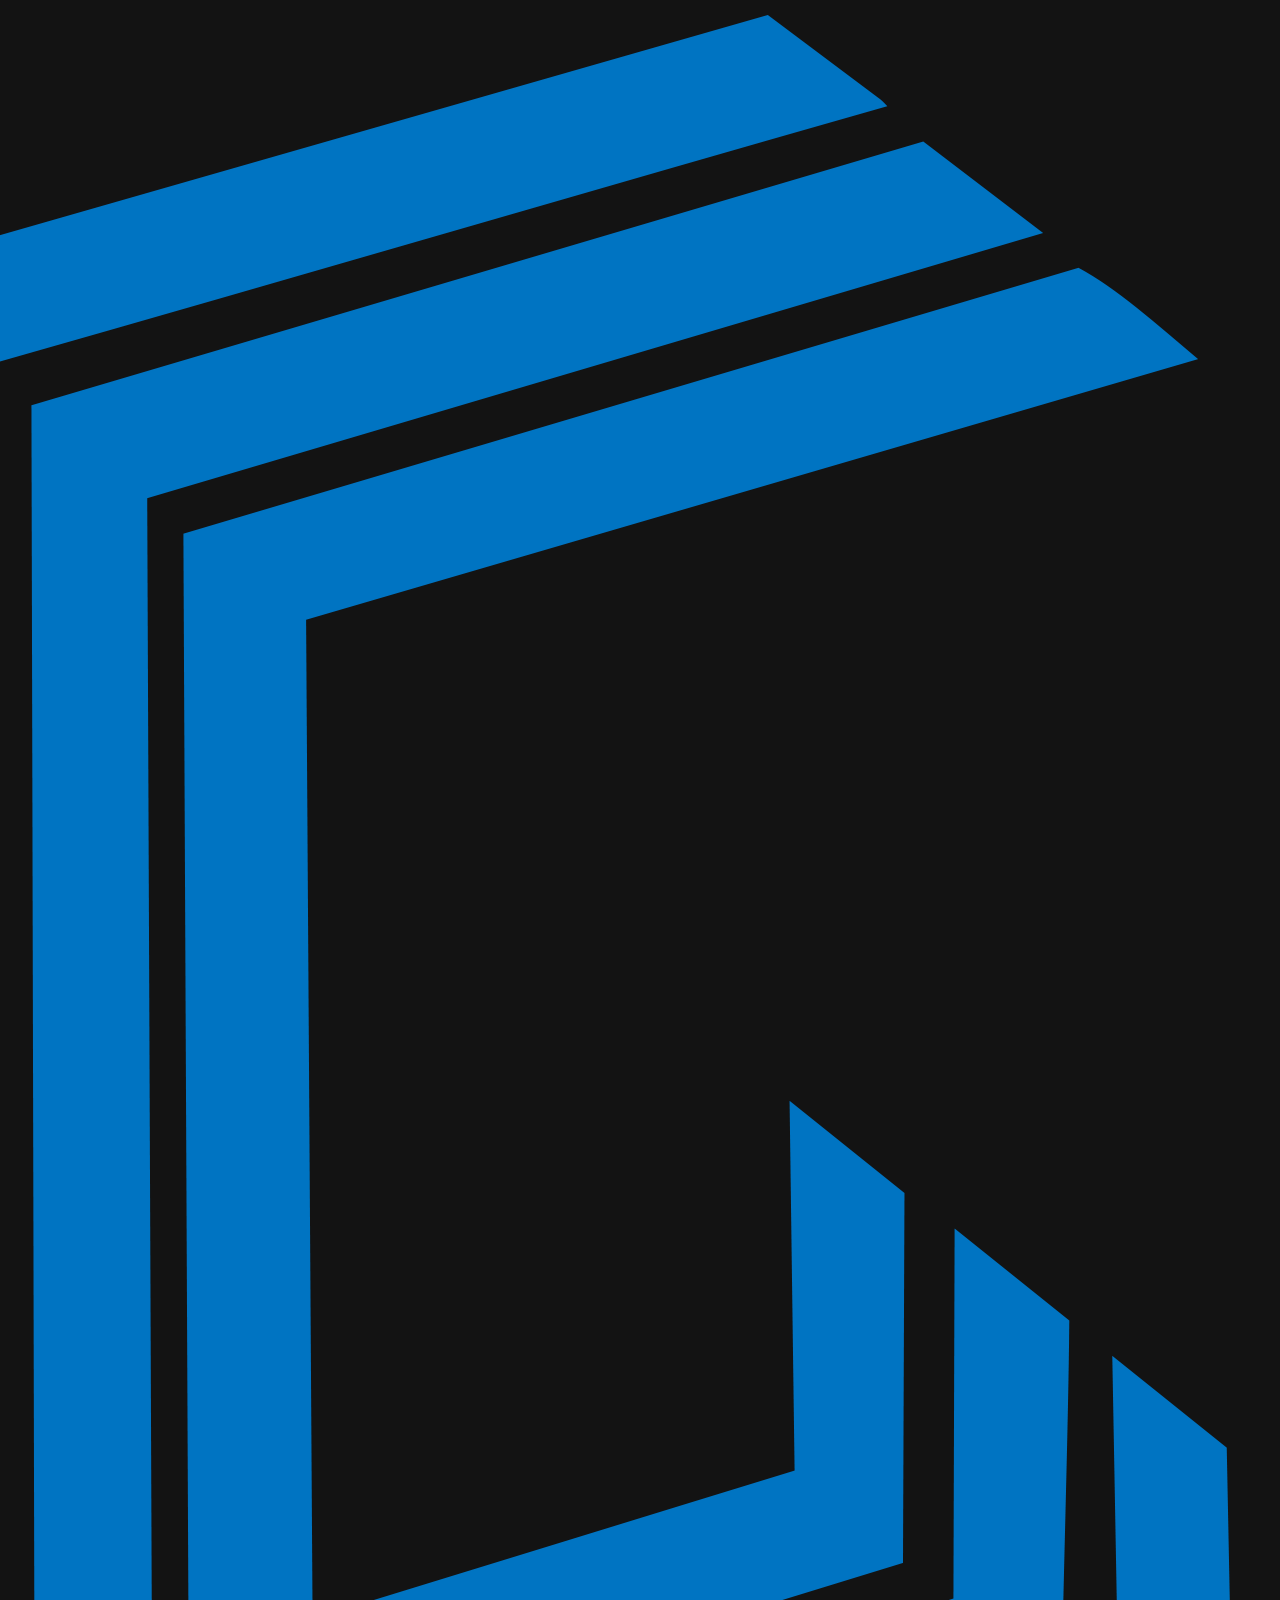
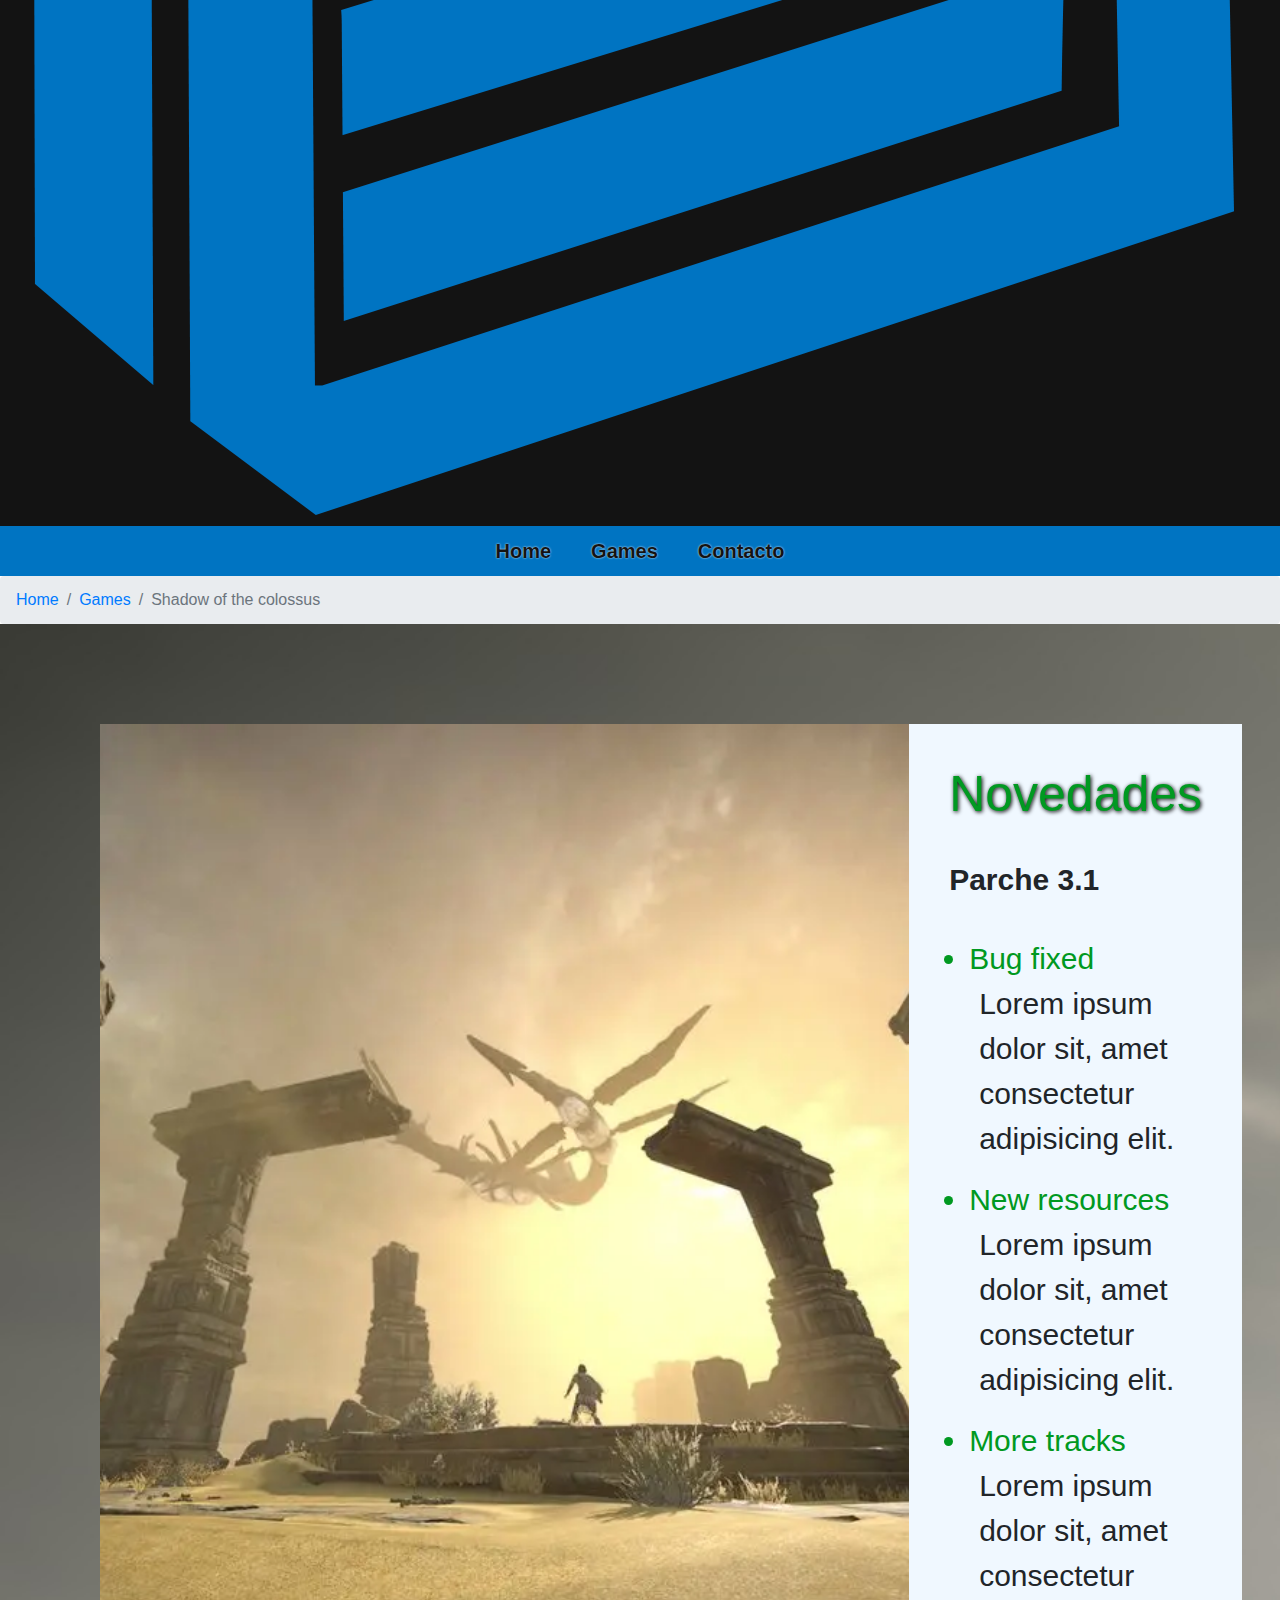
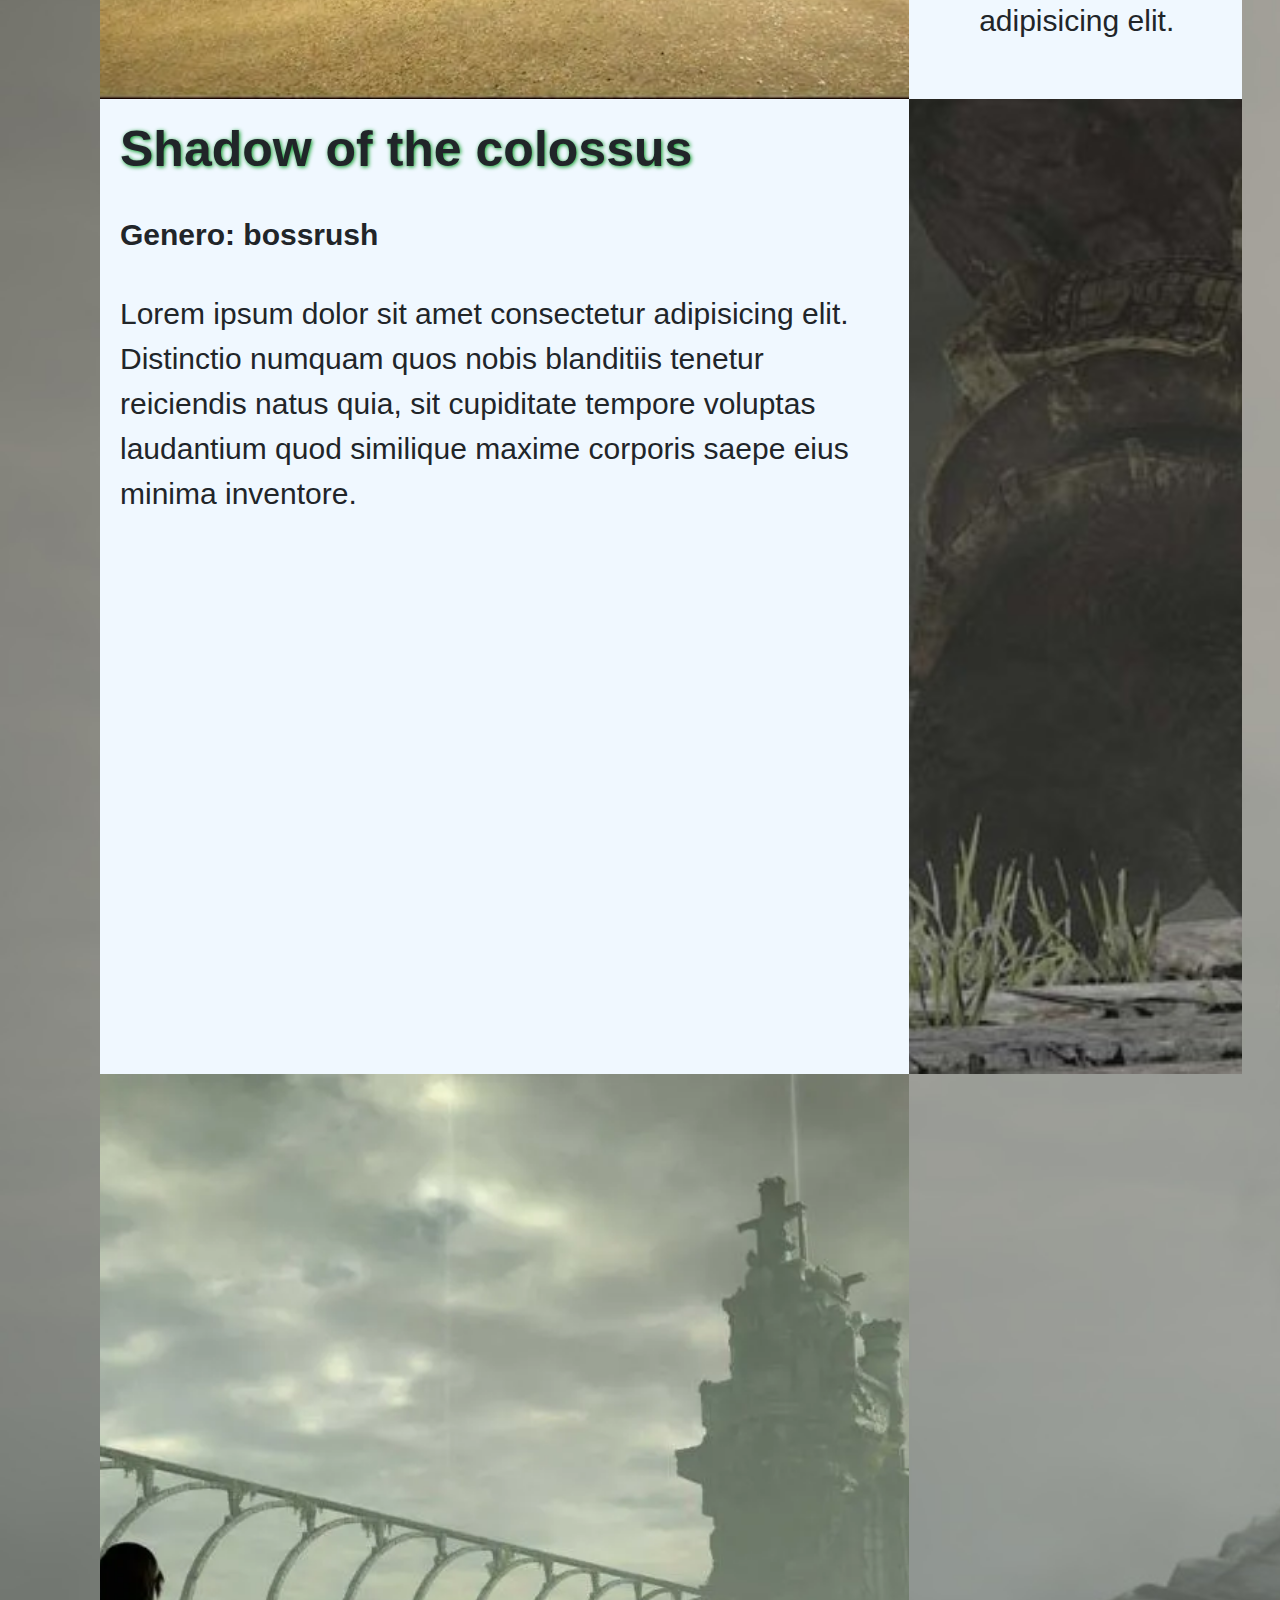
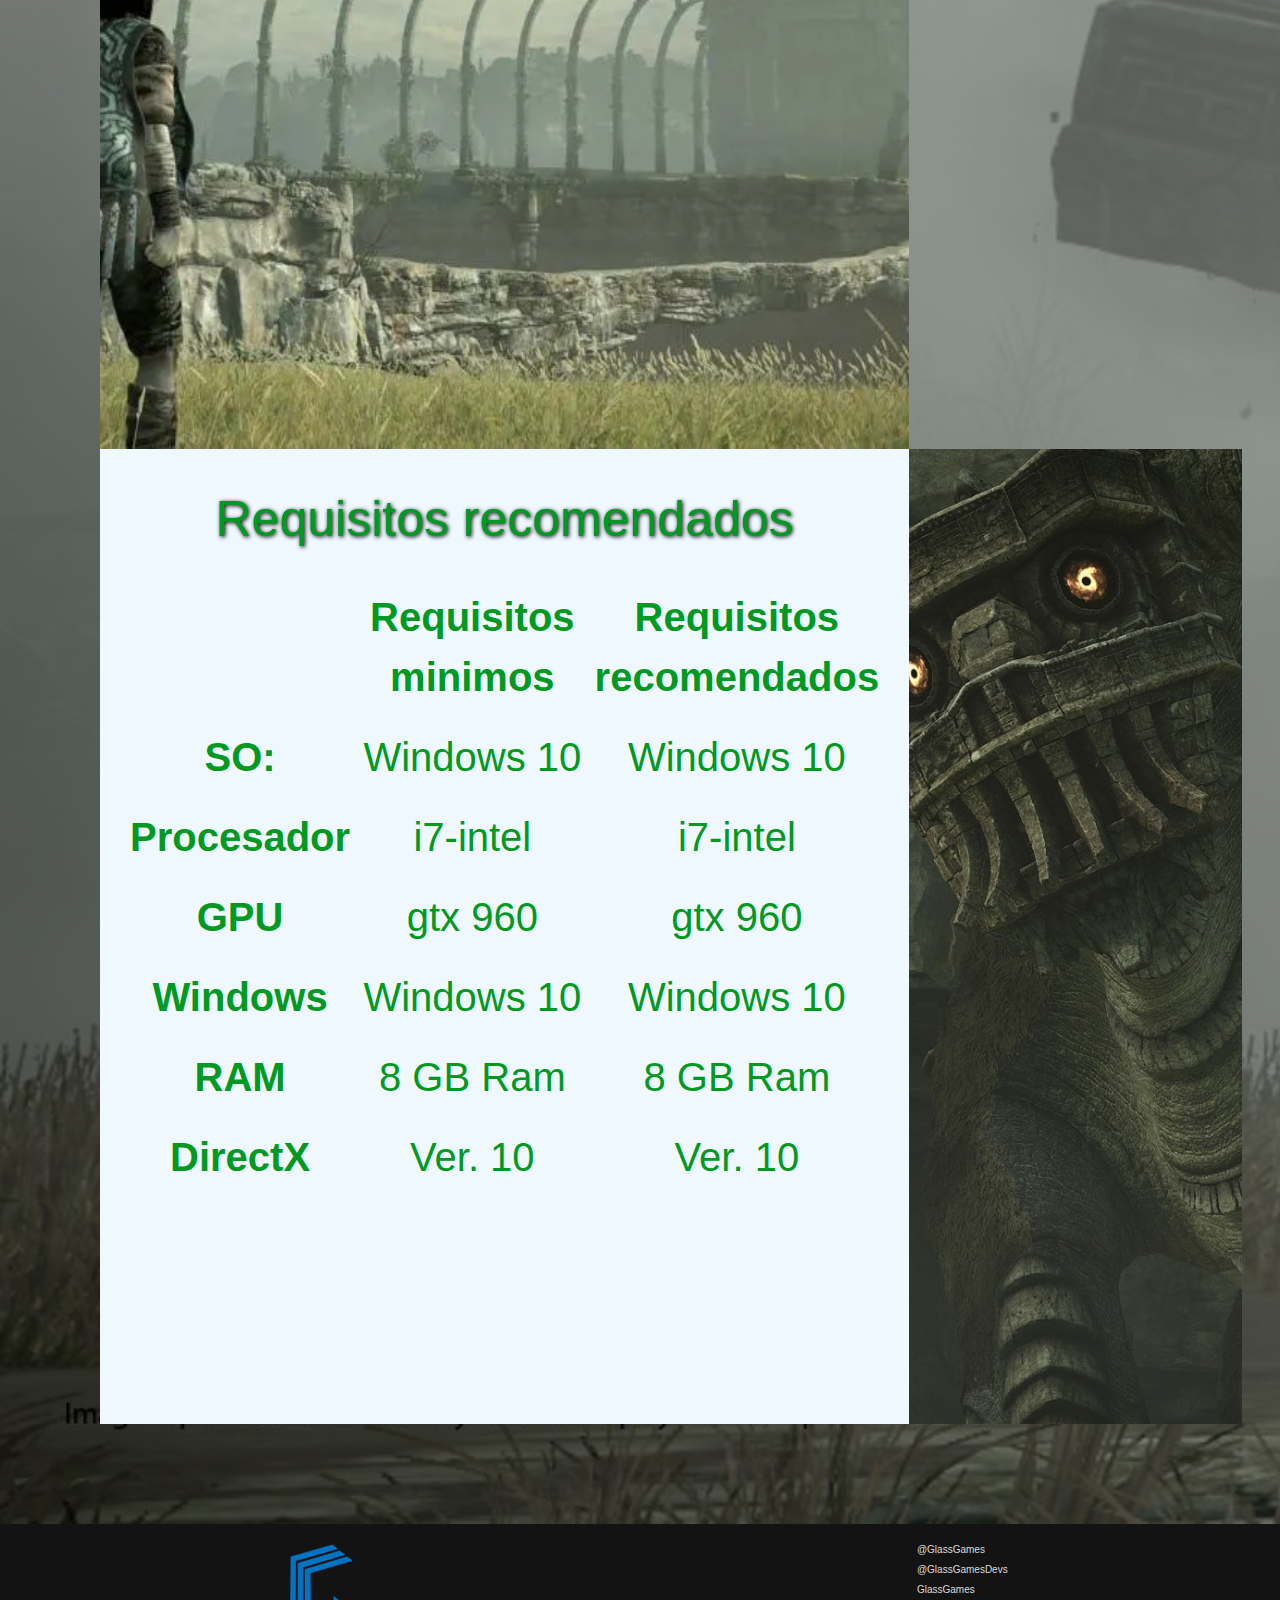
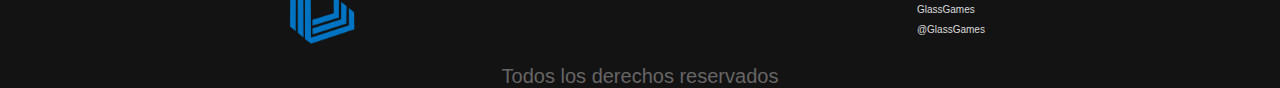
==== commit 8c5a6836: "gg9" ====
--- a/pages/colossus.html
+++ b/pages/colossus.html
@@ -13,13 +13,13 @@
     <link rel="stylesheet" href="https://cdn.jsdelivr.net/npm/bootstrap@4.0.0/dist/css/bootstrap.min.css" 
     integrity="sha384-Gn5384xqQ1aoWXA+058RXPxPg6fy4IWvTNh0E263XmFcJlSAwiGgFAW/dAiS6JXm" crossorigin="anonymous">
     <link rel="stylesheet" href="../css/styles.css">
-    <meta name="description" content="Todo el contenido de nuestra desarrolladora de videojuegos">
-    <meta name="keywords" content="HOME, LANZAMIENTO, GLASS, GAMES">
+    <meta name="description" content="Shadow of the colossus">
+    <meta name="keywords" content="HOME, LANZAMIENTO, GLASS, GAMES, SHADOW, COLOSSUS">
     <title>Shadow of the colossus</title>
 </head>
 <body>
     <header class="header">
-        <img class="broken-logo" src="./multimedia/glass1.png" alt="">
+        <img class="broken-logo" src="../multimedia/glassgame-logo.png" alt="">
         <h1 class="titulo-glass-game">Glass Games</h1>
     </header>
     <nav>
@@ -43,8 +43,8 @@
             <div class="colossus-img"></div>
             <div class="colossus-img2"></div>
             <div class="colossus-texto">
-                <h3 class="colossus-titulo">Dont Starve</h3>
-                <h4 class="colossus-genre">Survival Sandbox Adm. Recursos</h4>
+                <h3 class="colossus-titulo">Shadow of the colossus</h3>
+                <h4 class="colossus-genre">Genero: bossrush</h4>
                 <p>
                     Lorem ipsum dolor sit amet consectetur adipisicing elit. 
                     Distinctio numquam quos nobis blanditiis tenetur reiciendis natus quia,
@@ -59,11 +59,11 @@
                         <th></th> <th>Requisitos minimos</th> <th>Requisitos recomendados</th>
                     </thead>
                     <tr><th>SO:</th> <td>Windows 10</td> <td>Windows 10</td></tr>
-                    <tr><th>SO:</th> <td>Windows 10</td> <td>Windows 10</td></tr>
-                    <tr><th>SO:</th> <td>Windows 10</td> <td>Windows 10</td></tr>
-                    <tr><th>SO:</th> <td>Windows 10</td> <td>Windows 10</td></tr>
-                    <tr><th>SO:</th> <td>Windows 10</td> <td>Windows 10</td></tr>
-                    <tr><th>SO:</th> <td>Windows 10</td> <td>Windows 10</td></tr>
+                    <tr><th>Procesador</th> <td>i7-intel</td> <td>i7-intel</td></tr>
+                    <tr><th>GPU</th> <td>gtx 960</td> <td>gtx 960</td></tr>
+                    <tr><th>Windows</th> <td>Windows 10</td> <td>Windows 10</td></tr>
+                    <tr><th>RAM</th> <td>8 GB Ram</td> <td>8 GB Ram</td></tr>
+                    <tr><th>DirectX</th> <td>Ver. 10</td> <td>Ver. 10</td></tr>
                 </table>
             </div>
             <div class="novedades">
--- a/css/styles.css
+++ b/css/styles.css
@@ -1471,7 +1471,7 @@
 .dst-page .dst-grid .dst-texto p {
   margin-top: 0;
   margin-bottom: 1rem;
-  font-size: 8px;
+  font-size: 10px;
 }
 .dst-page .dst-grid .dst-texto .dst-genre {
   font-size: 10px;
@@ -1504,7 +1504,7 @@
 .dst-page .novedades p {
   padding: 0px 0px 0px 10px;
   margin-bottom: 1rem;
-  font-size: 8px;
+  font-size: 10px;
 }
 .dst-page .requerimientos {
   grid-column: 1/3;
@@ -1519,7 +1519,7 @@
 }
 .dst-page .requerimientos .titulo-requerimientos {
   color: #235475;
-  font-size: 10px;
+  font-size: 20px;
   padding: 0px;
   text-shadow: 1px 1px 4px #0093F5;
 }
@@ -1571,7 +1571,7 @@
 .zelda-page .zelda-grid .zelda-texto p {
   margin-top: 0;
   margin-bottom: 1rem;
-  font-size: 8px;
+  font-size: 10px;
 }
 .zelda-page .zelda-grid .zelda-texto .zelda-genre {
   font-size: 10px;
@@ -1604,7 +1604,7 @@
 .zelda-page .novedades p {
   padding: 0px 0px 0px 10px;
   margin-bottom: 1rem;
-  font-size: 8px;
+  font-size: 10px;
 }
 .zelda-page .requerimientos {
   grid-column: 1/3;
@@ -1619,7 +1619,7 @@
 }
 .zelda-page .requerimientos .titulo-requerimientos {
   color: #235475;
-  font-size: 10px;
+  font-size: 20px;
   padding: 0px;
   text-shadow: 1px 1px 4px #0093F5;
 }
@@ -1718,7 +1718,7 @@
 }
 .zelda-page .colossus-page .requerimientos .titulo-requerimientos {
   color: #235475;
-  font-size: 10px;
+  font-size: 20px;
   padding: 0px;
   text-shadow: 1px 1px 4px #0093F5;
 }
@@ -1772,7 +1772,7 @@
 .zelda-page .metalgear-page .metalgear-grid .metalgear-texto p {
   margin-top: 0;
   margin-bottom: 1rem;
-  font-size: 8px;
+  font-size: 10px;
 }
 .zelda-page .metalgear-page .metalgear-grid .metalgear-texto .metalgear-genre {
   font-size: 10px;
@@ -1805,7 +1805,7 @@
 .zelda-page .metalgear-page .novedades p {
   padding: 0px 0px 0px 10px;
   margin-bottom: 1rem;
-  font-size: 8px;
+  font-size: 10px;
 }
 .zelda-page .metalgear-page .requerimientos {
   grid-column: 1/2;
@@ -1820,7 +1820,7 @@
 }
 .zelda-page .metalgear-page .requerimientos .titulo-requerimientos {
   color: #235475;
-  font-size: 10px;
+  font-size: 20px;
   padding: 0px;
   text-shadow: 1px 1px 4px #0093F5;
 }
@@ -1870,7 +1870,7 @@
 .zelda-page .colossus-page .colossus-grid .colossus-texto p {
   margin-top: 0;
   margin-bottom: 1rem;
-  font-size: 8px;
+  font-size: 10px;
 }
 .zelda-page .colossus-page .colossus-grid .colossus-texto .colossus-genre {
   font-size: 10px;
@@ -1903,7 +1903,7 @@
 .zelda-page .colossus-page .novedades p {
   padding: 0px 0px 0px 10px;
   margin-bottom: 1rem;
-  font-size: 8px;
+  font-size: 10px;
 }
 .zelda-page .colossus-page .requerimientos {
   grid-column: 1/2;
@@ -1918,7 +1918,7 @@
 }
 .zelda-page .colossus-page .requerimientos .titulo-requerimientos {
   color: #235475;
-  font-size: 10px;
+  font-size: 20px;
   padding: 0px;
   text-shadow: 1px 1px 4px #0093F5;
 }
@@ -2302,7 +2302,7 @@
   }
   .metalgear-page .requerimientos .titulo-requerimientos {
     color: #235475;
-    font-size: 10px;
+    font-size: 20px;
     padding: 0px;
     text-shadow: 1px 1px 4px #0093F5;
   }
@@ -2317,7 +2317,7 @@
     font-size: 10px;
   }
 }
-@media only screen and (min-width: 971px) and (max-width: 1400px) and (min-width: 1400px) and (max-width: 2560px) {
+@media only screen and (min-width: 1400px) and (max-width: 2560px) {
   .header {
     width: 100%;
   }
@@ -2729,7 +2729,7 @@
   .colossus-page .colossus-grid .colossus-texto p {
     margin-top: 0;
     margin-bottom: 1rem;
-    font-size: 8px;
+    font-size: 10px;
   }
   .colossus-page .colossus-grid .colossus-texto .colossus-genre {
     font-size: 10px;
@@ -2762,7 +2762,7 @@
   .colossus-page .novedades p {
     padding: 0px 0px 0px 10px;
     margin-bottom: 1rem;
-    font-size: 8px;
+    font-size: 10px;
   }
   .colossus-page .requerimientos {
     grid-column: 1/2;
@@ -2777,7 +2777,7 @@
   }
   .colossus-page .requerimientos .titulo-requerimientos {
     color: #235475;
-    font-size: 10px;
+    font-size: 20px;
     padding: 0px;
     text-shadow: 1px 1px 4px #0093F5;
   }
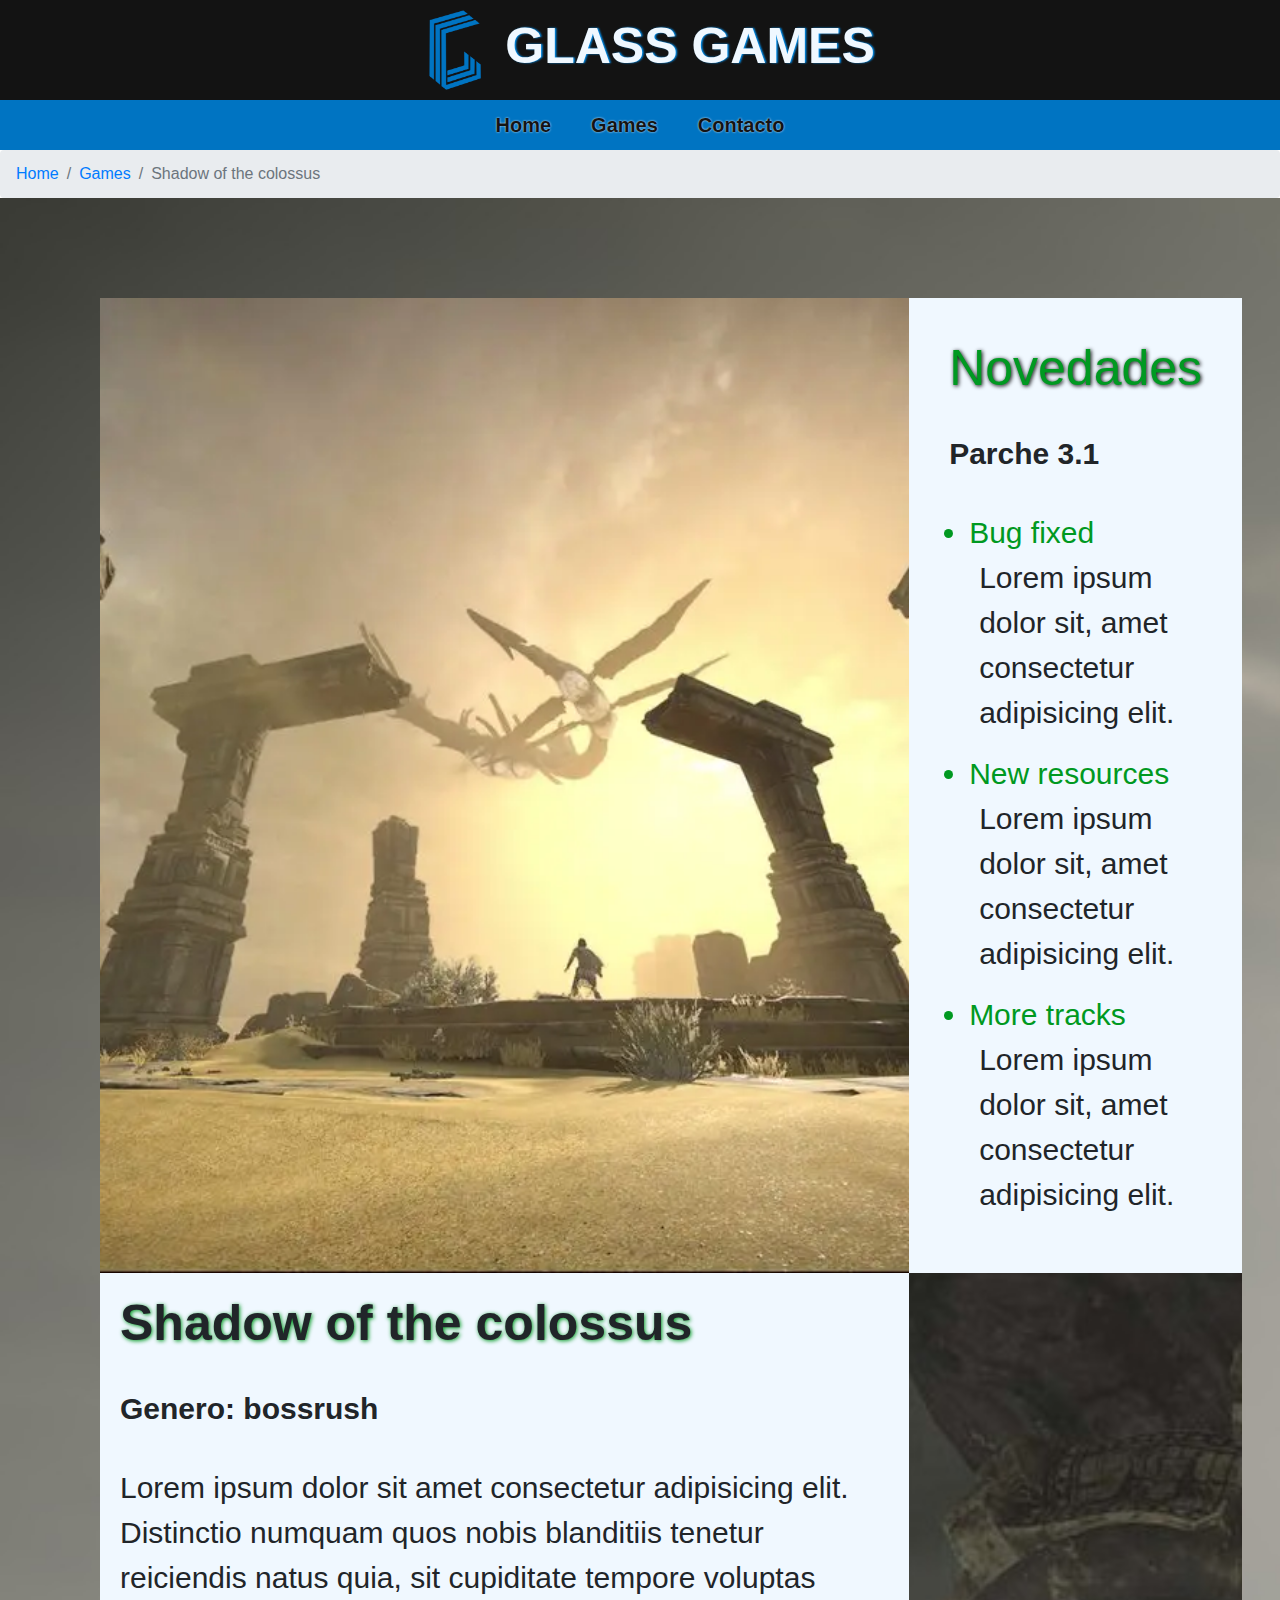
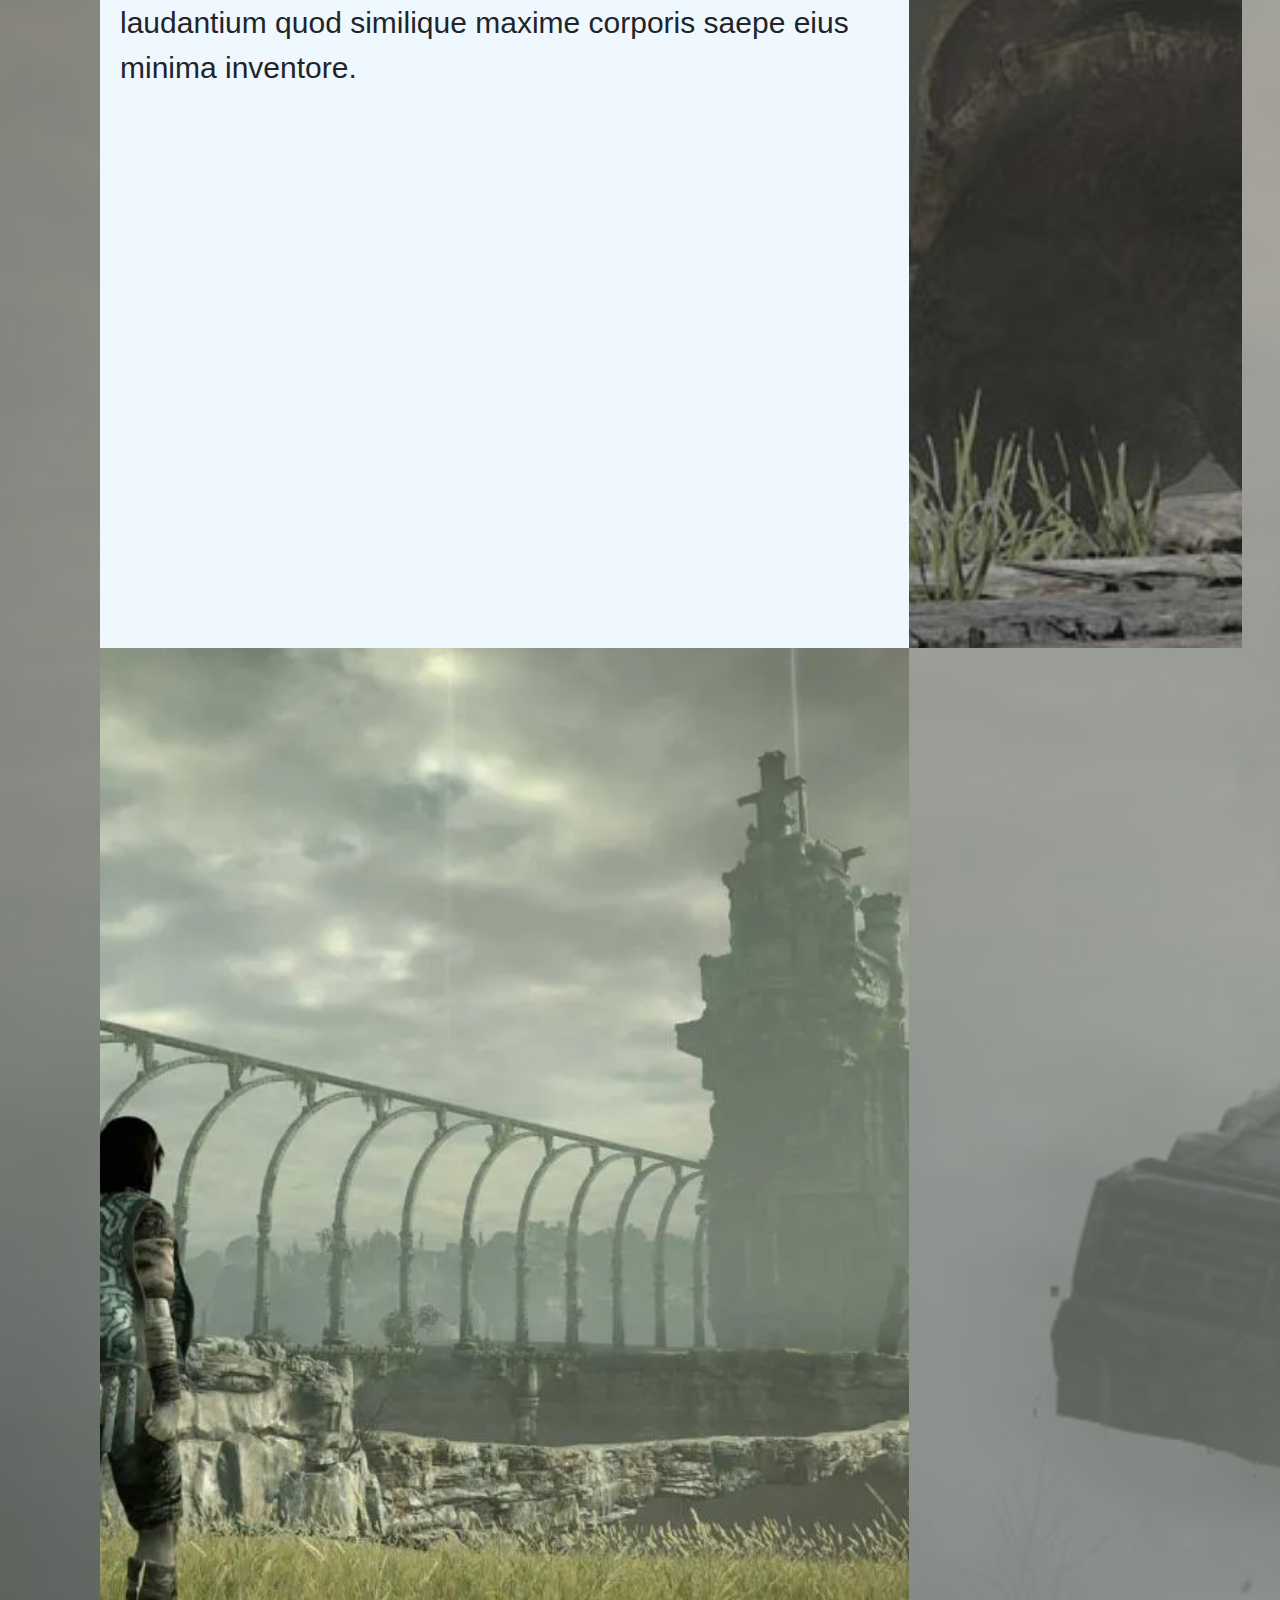
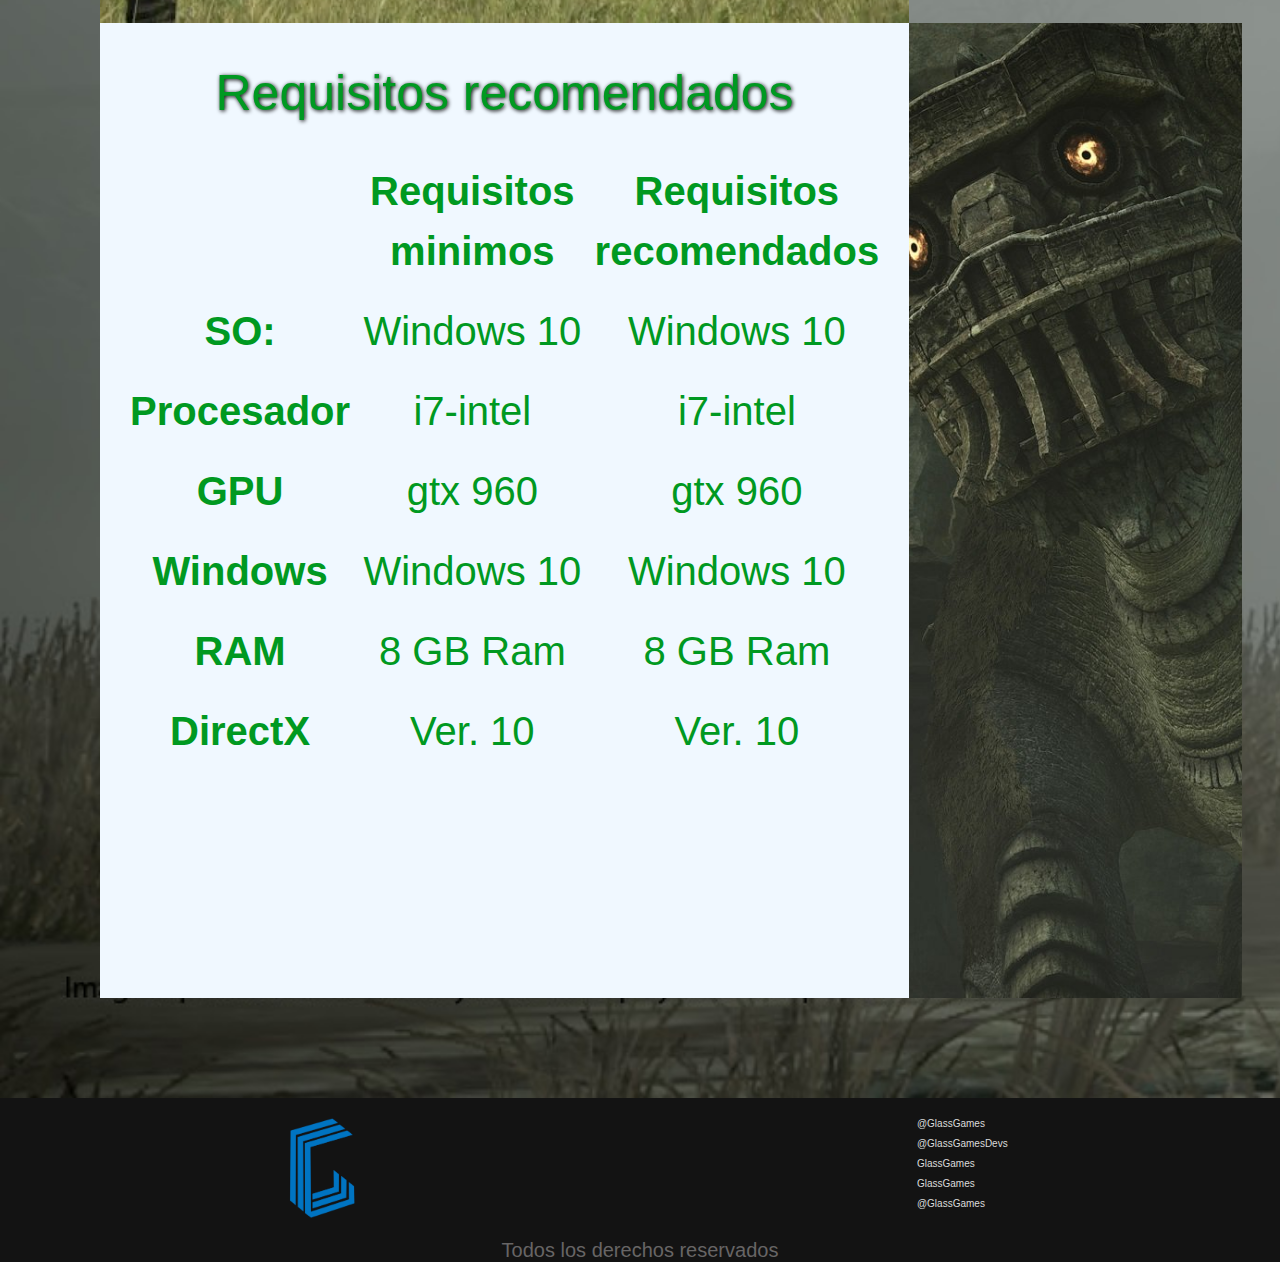
==== commit 8269d403: "gg8" ====
--- a/pages/colossus.html
+++ b/pages/colossus.html
@@ -19,7 +19,7 @@
 </head>
 <body>
     <header class="header">
-        <img class="broken-logo" src="../multimedia/glassgame-logo.png" alt="">
+        <img class="logo" src="../multimedia/glassgame-logo.png" alt="">
         <h1 class="titulo-glass-game">Glass Games</h1>
     </header>
     <nav>
